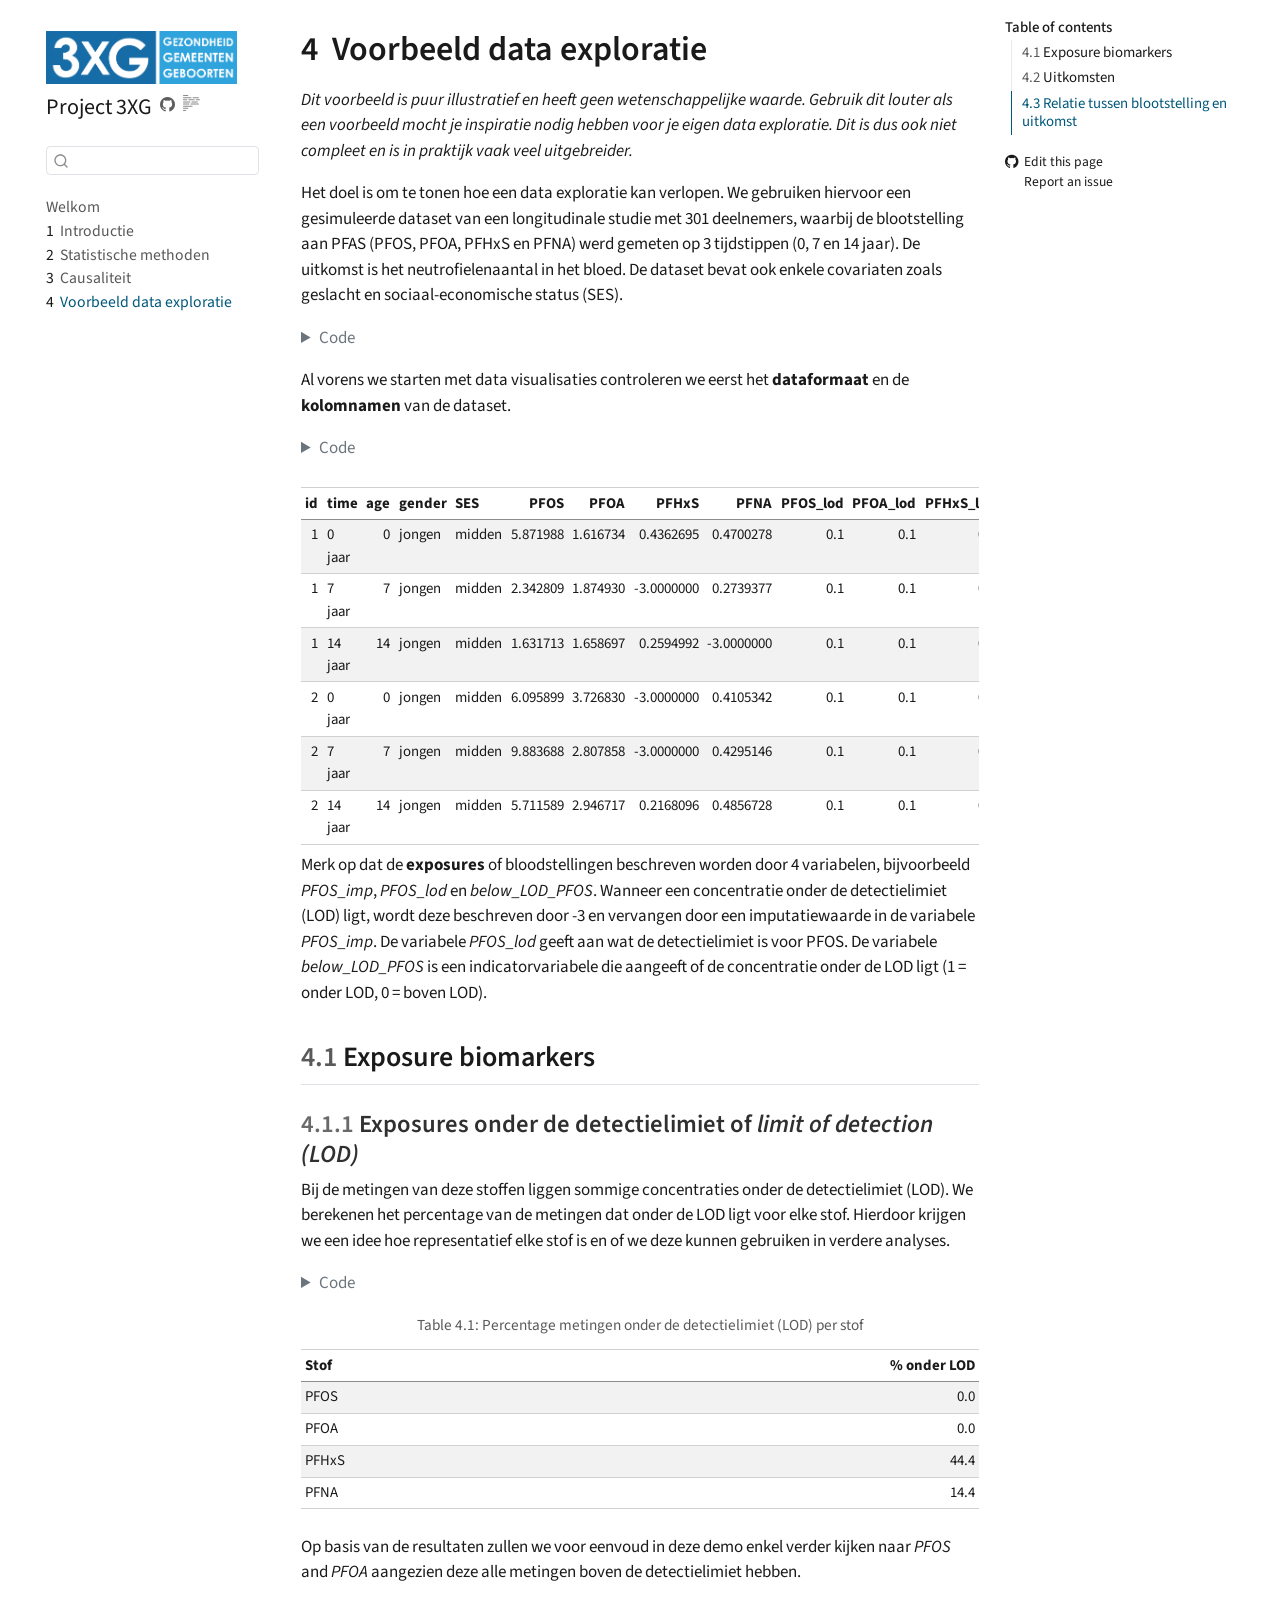
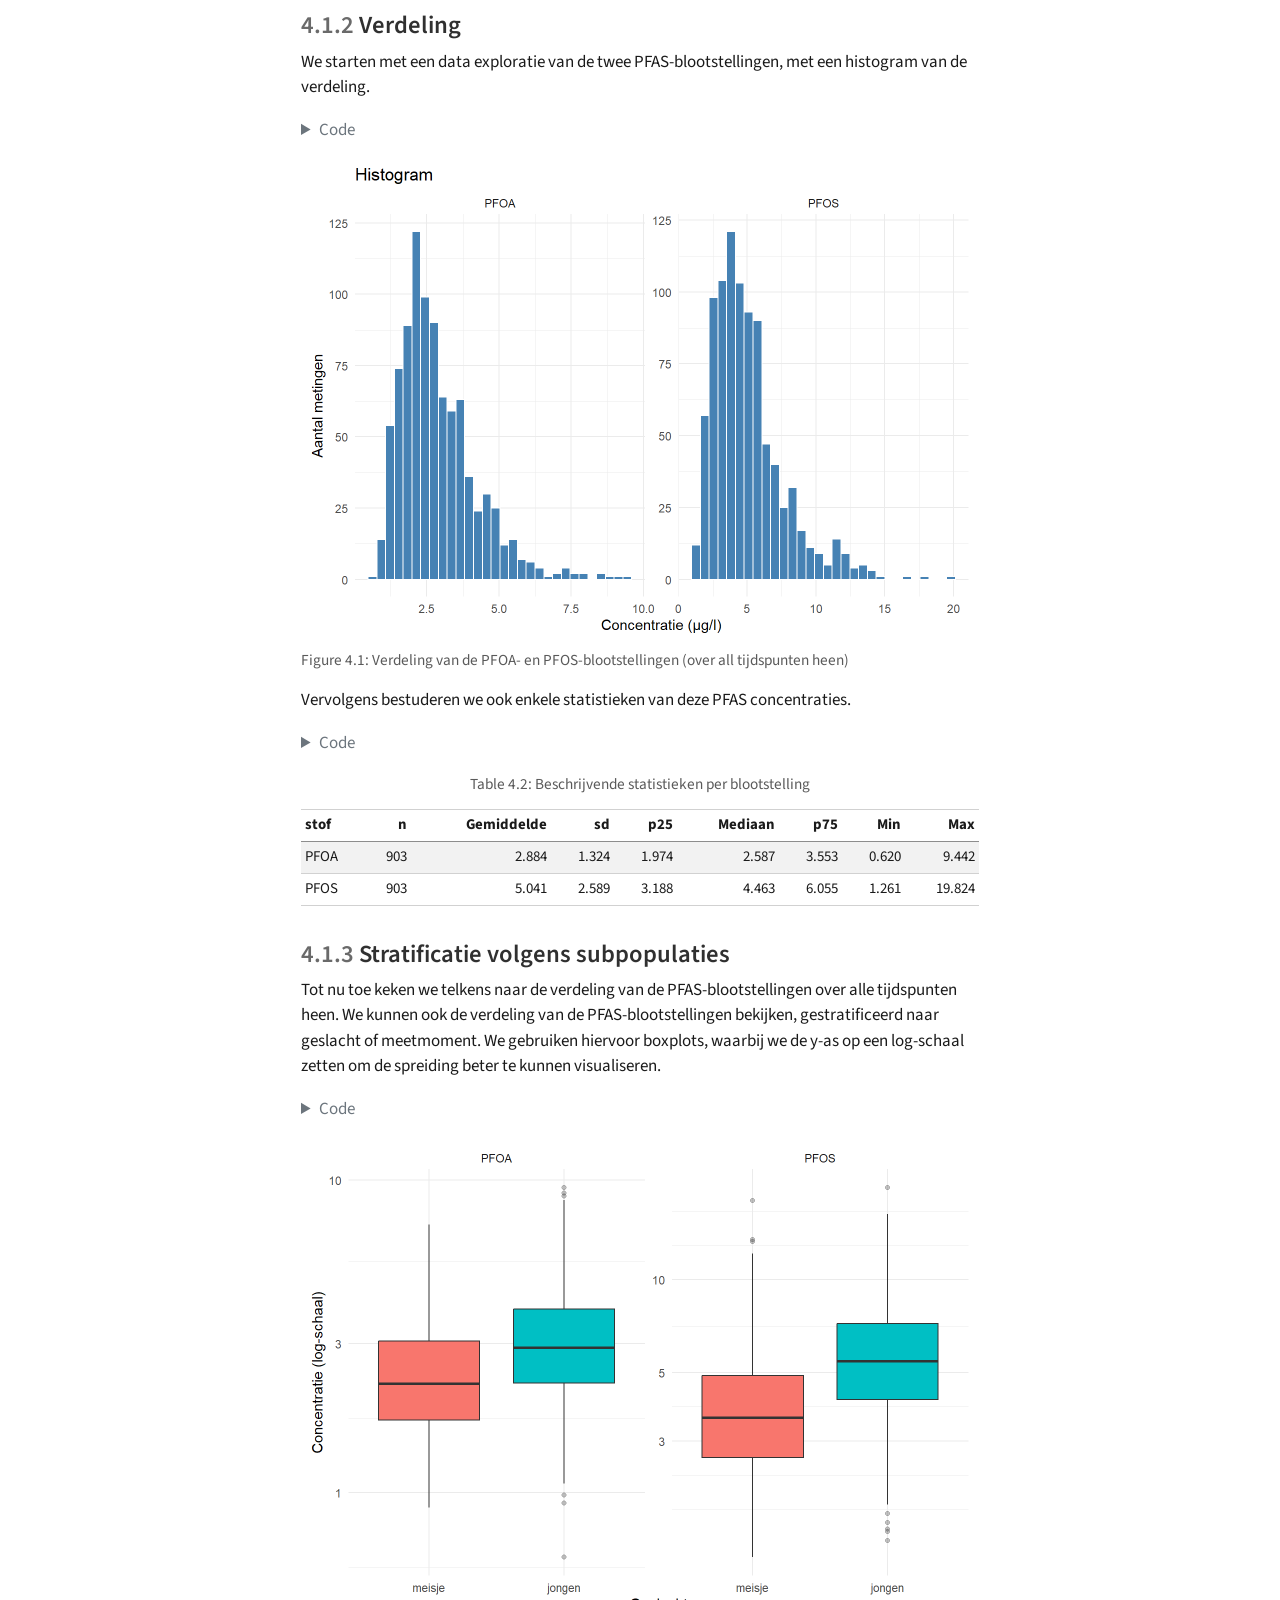
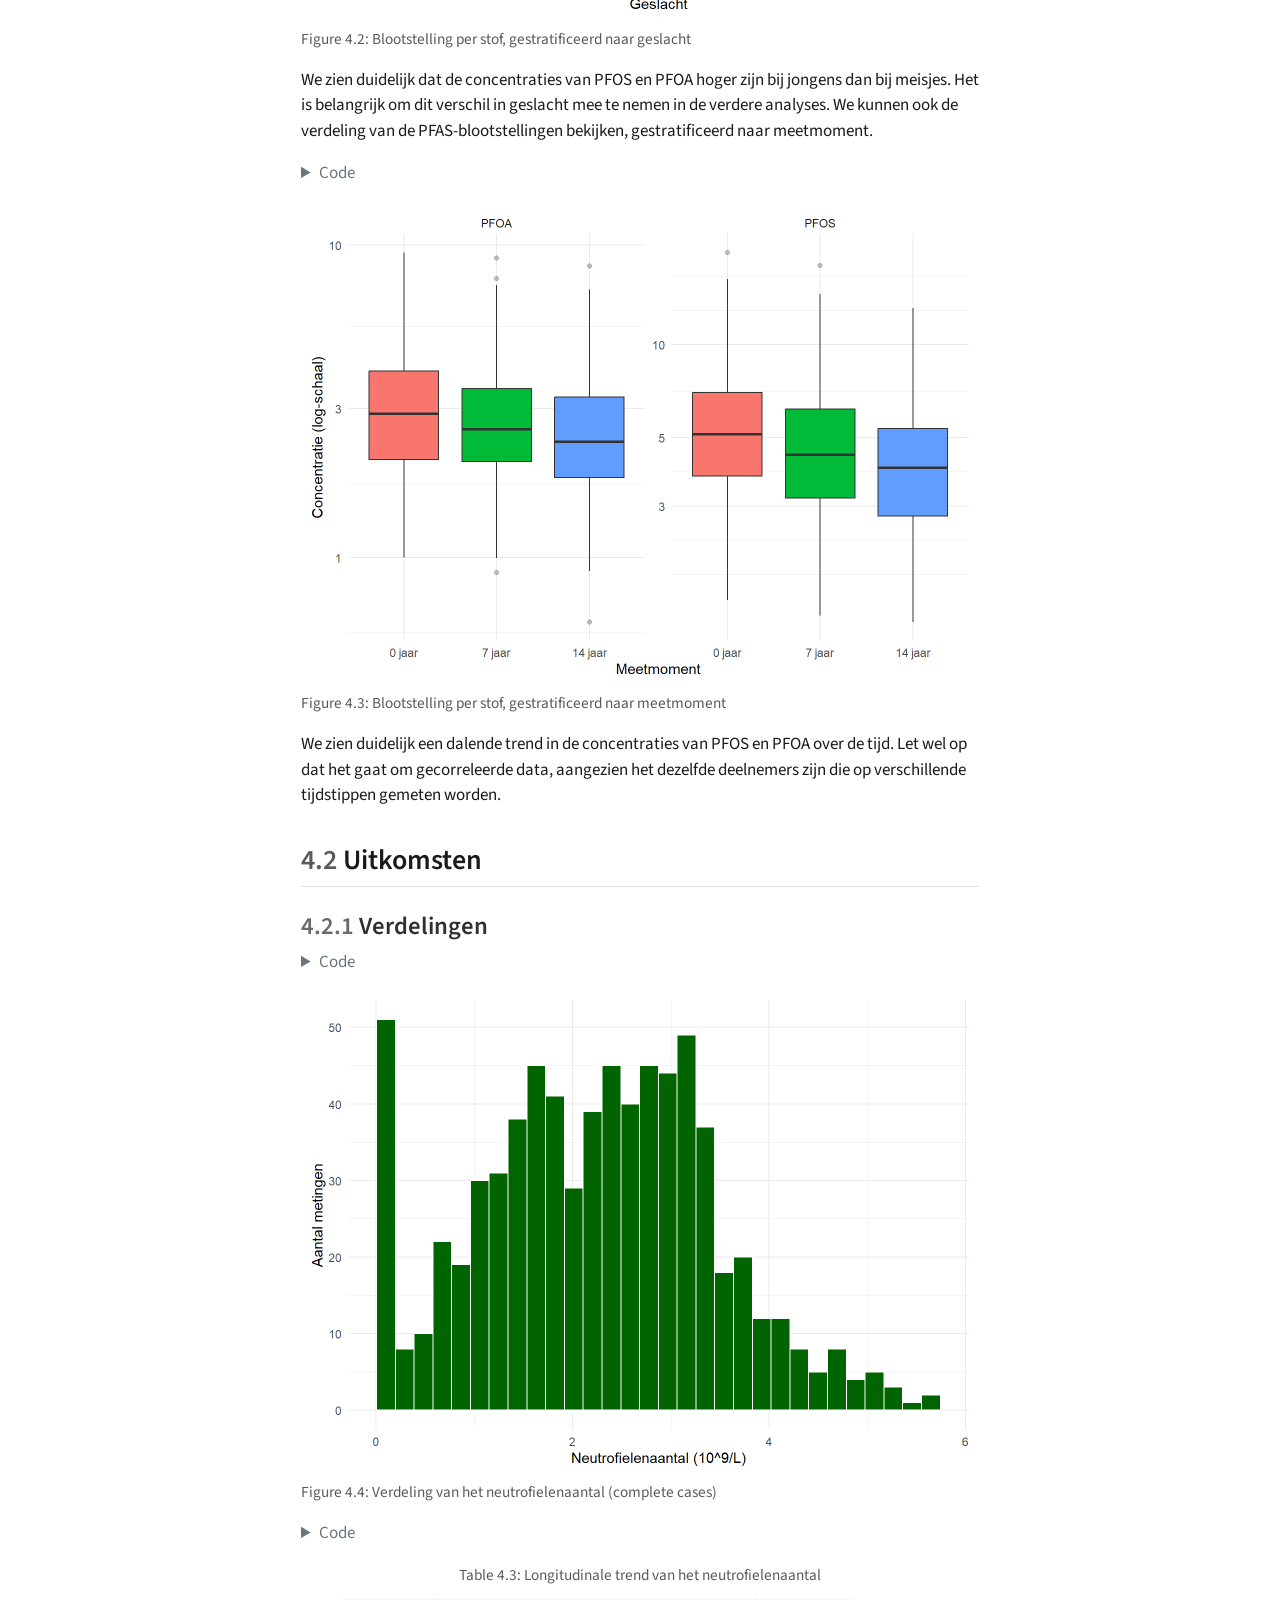
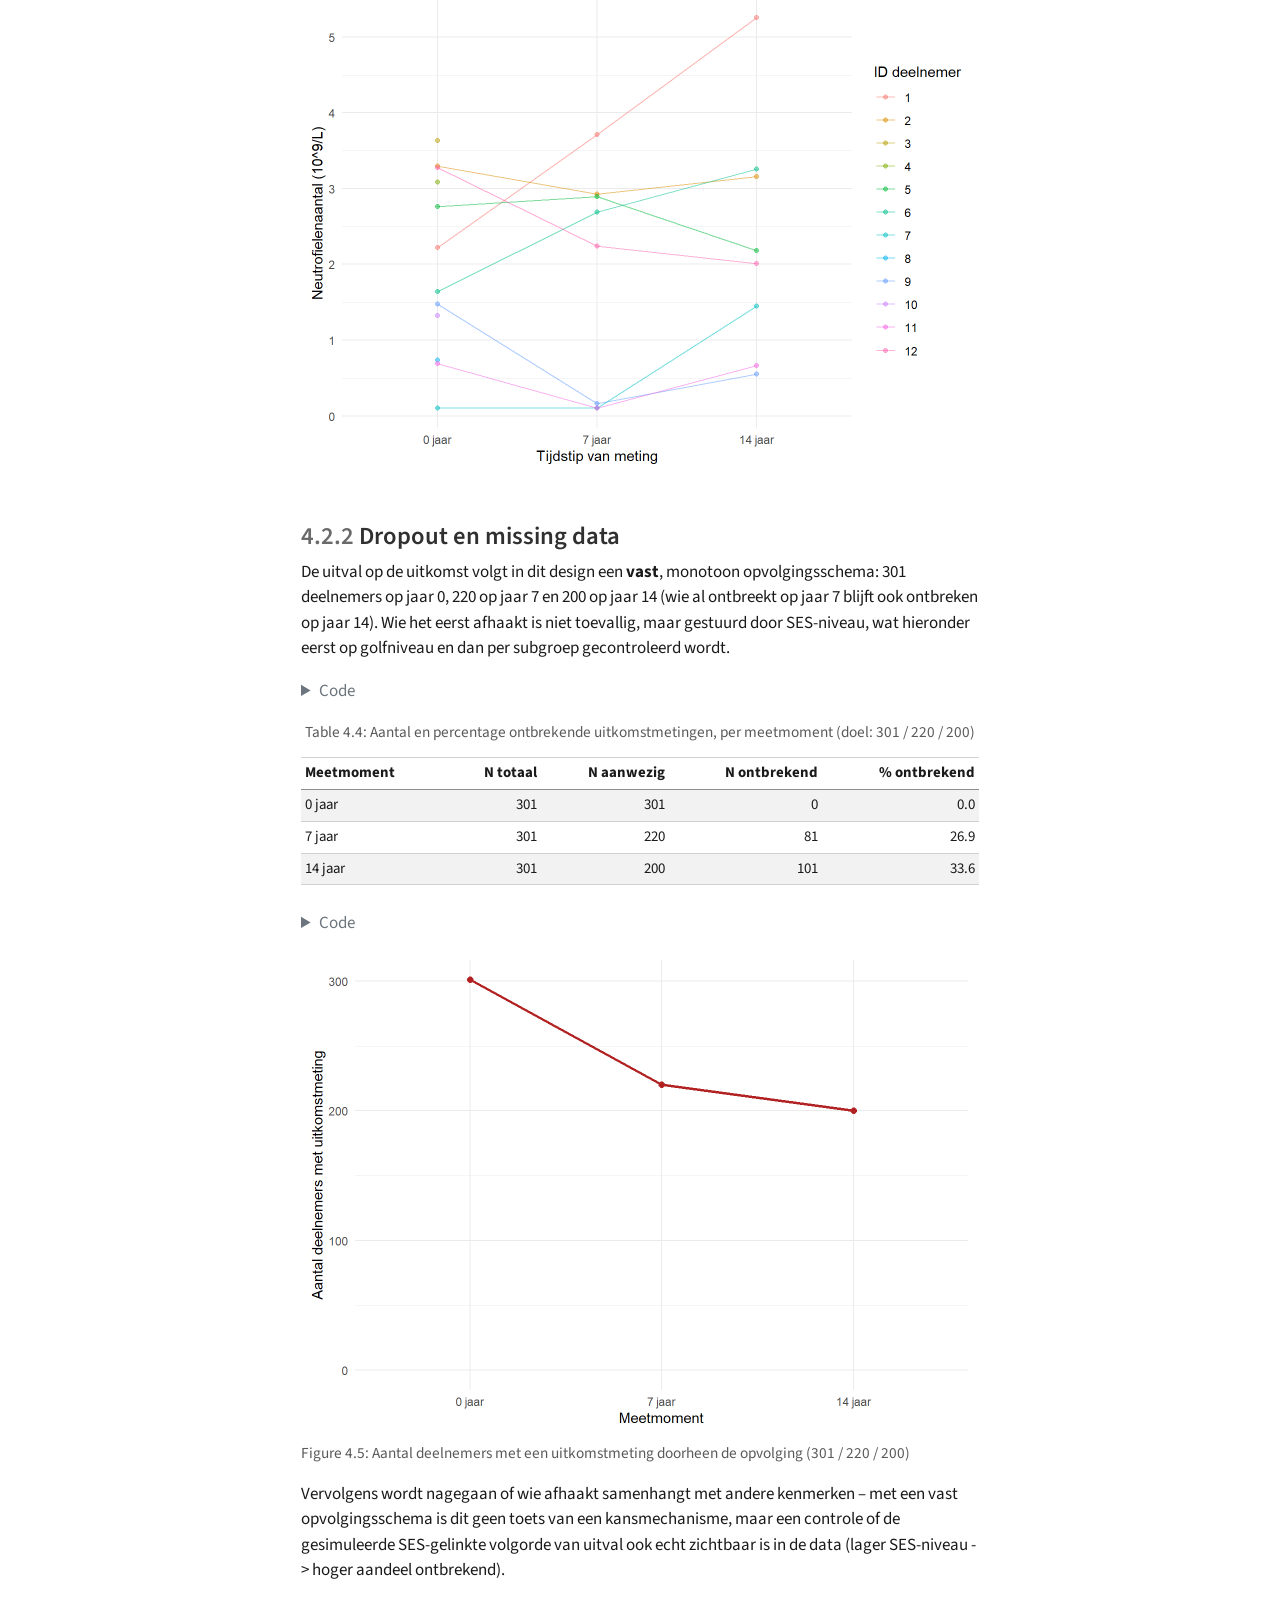
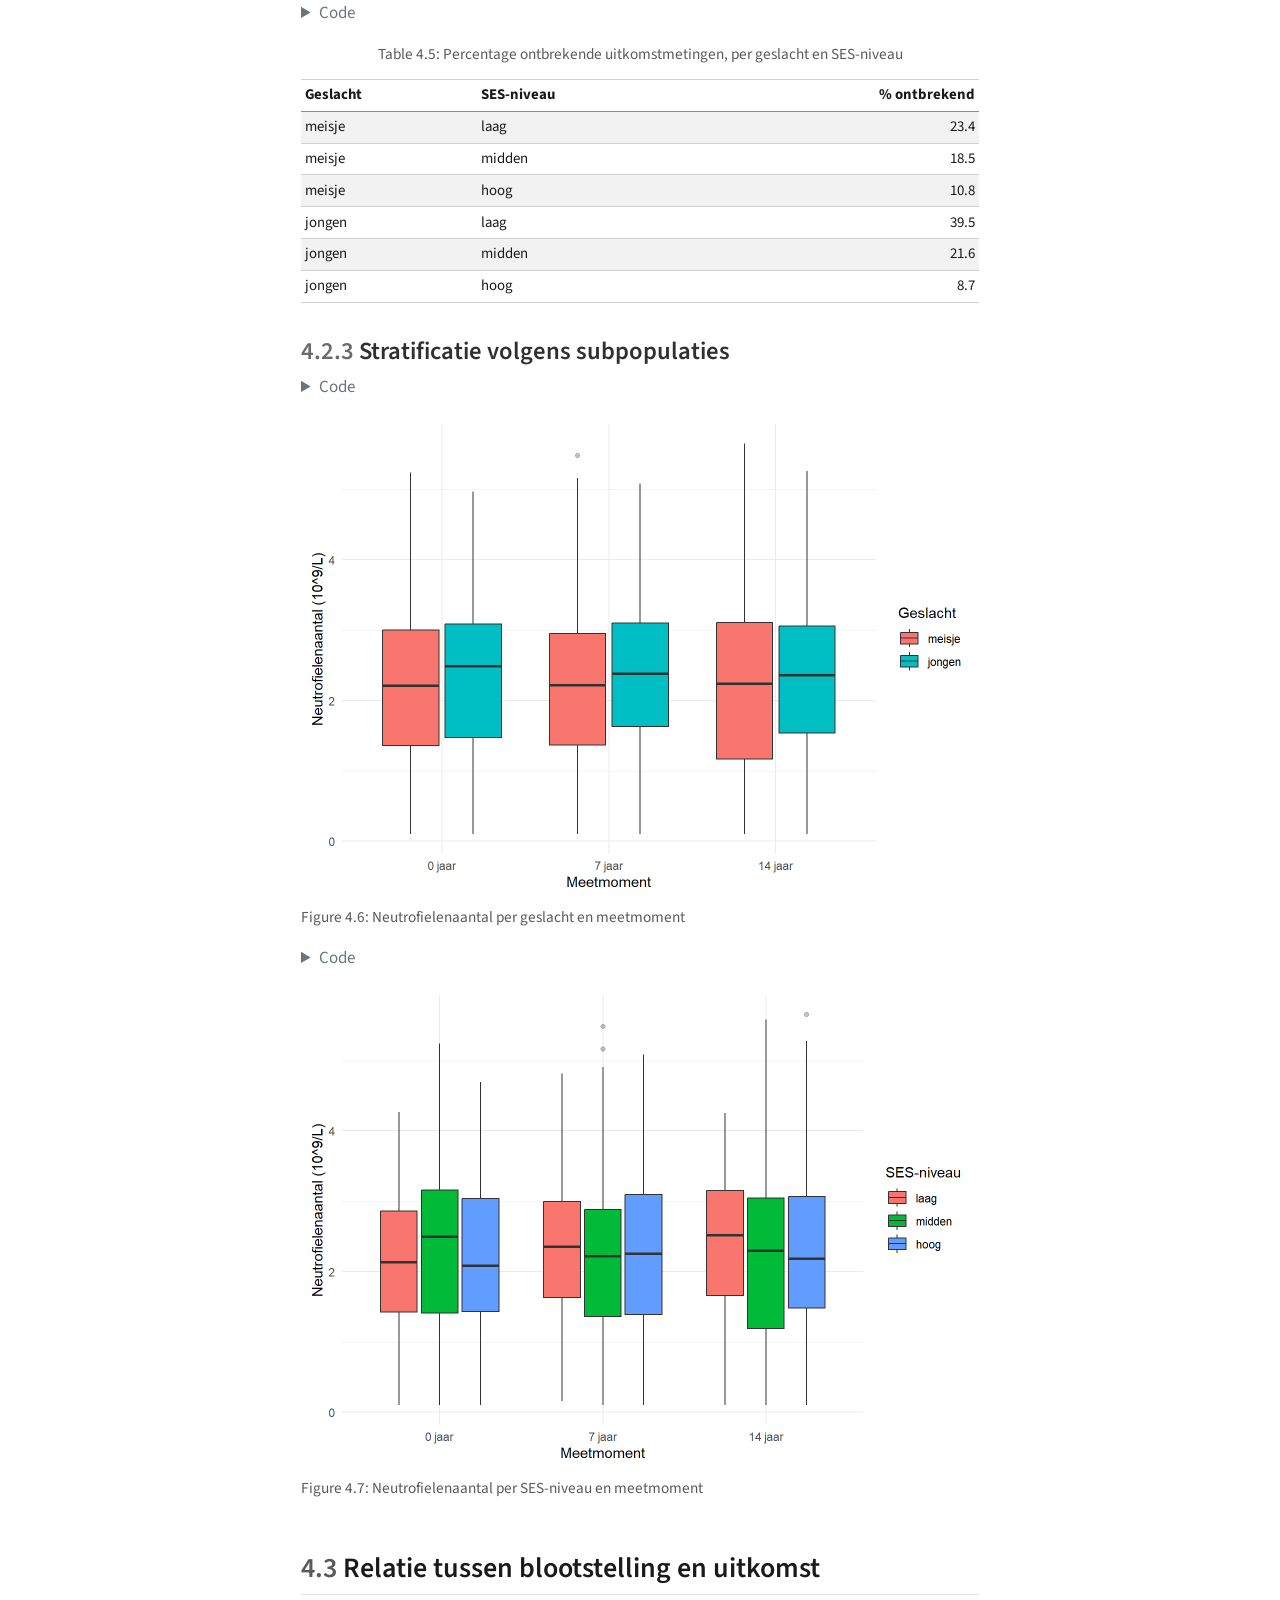
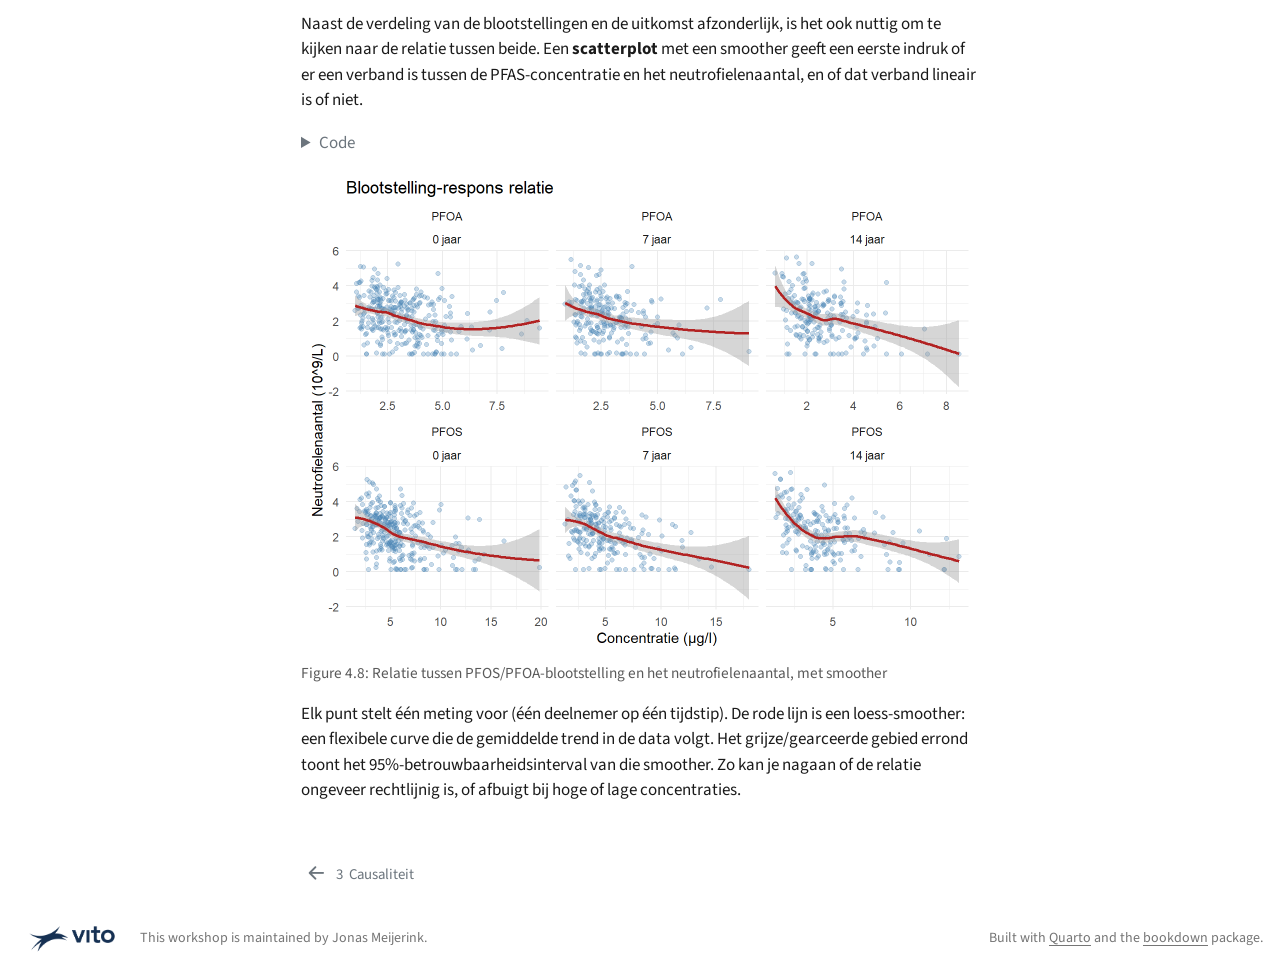
==== docs/exploration.html @ 2c1c5d32 "Initial commit" ====
<!DOCTYPE html>
<html xmlns="http://www.w3.org/1999/xhtml" lang="en" xml:lang="en"><head>
<meta http-equiv="Content-Type" content="text/html; charset=UTF-8">
<meta charset="utf-8">
<meta name="generator" content="quarto-1.10.18">
<meta name="viewport" content="width=device-width, initial-scale=1.0, user-scalable=yes">
<meta name="author" content="Jonas Meijerink">
<title>4&nbsp; Voorbeeld data exploratie – Project 3XG</title>
<style>
/* Default styles provided by pandoc.
** See https://pandoc.org/MANUAL.html#variables-for-html for config info.
*/
span.smallcaps{font-variant: small-caps;}
div.columns{display: flex; gap: 1.5em;}
div.column{flex: auto;}
@media screen {
div.columns{gap: min(4vw, 1.5em);}
div.column{overflow-x: auto;}
}
div.hanging-indent{margin-left: 1.5em; text-indent: -1.5em;}
ul.task-list{list-style: none;}
ul.task-list li input[type="checkbox"] {
  width: 0.8em;
  margin: 0 0.8em 0.2em -1em; /* quarto-specific, see https://github.com/quarto-dev/quarto-cli/issues/4556 */ 
  vertical-align: middle;
}
/* CSS for syntax highlighting */
html { -webkit-text-size-adjust: 100%; }
pre > code.sourceCode { white-space: pre; position: relative; }
pre > code.sourceCode > span { display: inline-block; line-height: 1.25; }
pre > code.sourceCode > span:empty { height: 1.2em; }
.sourceCode { overflow: visible; }
code.sourceCode > span { color: inherit; text-decoration: inherit; }
div.sourceCode { margin: 1em 0; }
pre.sourceCode { margin: 0; }
@media screen {
div.sourceCode { overflow: auto; }
}
@media print {
pre > code.sourceCode { white-space: pre-wrap; }
pre > code.sourceCode > span { text-indent: -5em; padding-left: 5em; }
}
pre.numberSource code
  { counter-reset: source-line 0; }
pre.numberSource code > span
  { position: relative; left: -4em; counter-increment: source-line; }
pre.numberSource code > span > a:first-child::before
  { content: counter(source-line);
    position: relative; left: -1em; text-align: right; vertical-align: baseline;
    border: none; display: inline-block;
    -webkit-touch-callout: none; -webkit-user-select: none;
    -khtml-user-select: none; -moz-user-select: none;
    -ms-user-select: none; user-select: none;
    padding: 0 4px; width: 4em;
  }
pre.numberSource { margin-left: 3em;  padding-left: 4px; }
div.sourceCode
  {   }
@media screen {
pre > code.sourceCode > span > a:first-child::before { text-decoration: underline; }
}
</style>

<script src="site_libs/quarto-nav/quarto-nav.js"></script>
<script src="site_libs/quarto-nav/headroom.min.js"></script>
<script src="site_libs/clipboard/clipboard.min.js"></script>
<script src="site_libs/quarto-search/autocomplete.umd.js"></script>
<script src="site_libs/quarto-search/fuse.min.js"></script>
<script src="site_libs/quarto-search/quarto-search.js"></script>
<meta name="quarto:offset" content="./">
<link href="./causaliteit.html" rel="prev">
<script src="site_libs/quarto-html/quarto.js" type="module"></script>
<script src="site_libs/quarto-html/tabsets/tabsets.js" type="module"></script>
<script src="site_libs/quarto-html/popper.min.js"></script>
<script src="site_libs/quarto-html/tippy.umd.min.js"></script>
<script src="site_libs/quarto-html/anchor.min.js"></script>
<link href="site_libs/quarto-html/tippy.css" rel="stylesheet">
<link href="site_libs/quarto-html/quarto-syntax-highlighting-64a204ab8560d761af7679ceaba22944.css" rel="stylesheet" id="quarto-text-highlighting-styles">
<script src="site_libs/bootstrap/bootstrap.min.js"></script>
<link href="site_libs/bootstrap/bootstrap-icons.css" rel="stylesheet">
<link href="site_libs/bootstrap/bootstrap-081637667c24d217134d68a2b34206dd.min.css" rel="stylesheet" append-hash="true" id="quarto-bootstrap" data-mode="light"><script id="quarto-search-options" type="application/json">{
  "location": "sidebar",
  "copy-button": false,
  "collapse-after": 3,
  "panel-placement": "start",
  "type": "textbox",
  "limit": 50,
  "keyboard-shortcut": [
    "f",
    "/",
    "s"
  ],
  "show-item-context": false,
  "language": {
    "search-no-results-text": "No results",
    "search-matching-documents-text": "matching documents",
    "search-copy-link-title": "Copy link to search",
    "search-hide-matches-text": "Hide additional matches",
    "search-more-match-text": "more match in this document",
    "search-more-matches-text": "more matches in this document",
    "search-clear-button-title": "Clear",
    "search-text-placeholder": "",
    "search-detached-cancel-button-title": "Cancel",
    "search-submit-button-title": "Submit",
    "search-label": "Search"
  }
}</script>
</head>
<body class="nav-sidebar floating quarto-light">

<div id="quarto-search-results"></div>
  <header id="quarto-header" class="headroom fixed-top"><nav class="quarto-secondary-nav"><div class="container-fluid d-flex">
      <button type="button" class="quarto-btn-toggle btn" data-bs-toggle="collapse" role="button" data-bs-target=".quarto-sidebar-collapse-item" aria-controls="quarto-sidebar" aria-expanded="false" aria-label="Toggle sidebar navigation" onclick="if (window.quartoToggleHeadroom) { window.quartoToggleHeadroom(); }">
        <i class="bi bi-layout-text-sidebar-reverse"></i>
      </button>
        <nav class="quarto-page-breadcrumbs" aria-label="breadcrumb"><ol class="breadcrumb"><li class="breadcrumb-item"><a href="./exploration.html"><span class="chapter-number">4</span>&nbsp; <span class="chapter-title">Voorbeeld data exploratie</span></a></li></ol></nav>
        <a class="flex-grow-1" role="navigation" data-bs-toggle="collapse" data-bs-target=".quarto-sidebar-collapse-item" aria-controls="quarto-sidebar" aria-expanded="false" aria-label="Toggle sidebar navigation" onclick="if (window.quartoToggleHeadroom) { window.quartoToggleHeadroom(); }">      
        </a>
      <button type="button" class="btn quarto-search-button" aria-label="Search" onclick="window.quartoOpenSearch();">
        <i class="bi bi-search"></i>
      </button>
    </div>
  </nav></header><!-- content --><div id="quarto-content" class="quarto-container page-columns page-rows-contents page-layout-article">
<!-- sidebar -->
  <nav id="quarto-sidebar" class="sidebar collapse collapse-horizontal quarto-sidebar-collapse-item sidebar-navigation floating overflow-auto"><div class="pt-lg-2 mt-2 text-left sidebar-header sidebar-header-stacked">
      <a href="./index.html" class="sidebar-logo-link">
      <img src="./figures/logo.png" alt="Workshop Logo" class="sidebar-logo light-content py-0 d-lg-inline d-none"><img src="./figures/logo.png" alt="Workshop Logo" class="sidebar-logo dark-content py-0 d-lg-inline d-none"></a>
    <div class="sidebar-title mb-0 py-0">
      <a href="./">Project 3XG</a> 
        <div class="sidebar-tools-main">
    <a href="https://github.com/MEIJERIJ/Workshop-3XG/" title="Source Code" class="quarto-navigation-tool px-1" aria-label="Source Code"><i class="bi bi-github"></i></a>
  <a href="" class="quarto-reader-toggle quarto-navigation-tool px-1" onclick="window.quartoToggleReader(); return false;" title="Toggle reader mode">
  <div class="quarto-reader-toggle-btn">
  <i class="bi"></i>
  </div>
</a>
</div>
    </div>
      </div>
        <div class="mt-2 flex-shrink-0 align-items-center">
        <div class="sidebar-search">
        <div id="quarto-search" class="" title="Search"></div>
        </div>
        </div>
    <div class="sidebar-menu-container"> 
    <ul class="list-unstyled mt-1">
<li class="sidebar-item">
  <div class="sidebar-item-container"> 
  <a href="./index.html" class="sidebar-item-text sidebar-link">
 <span class="menu-text">Welkom</span></a>
  </div>
</li>
        <li class="sidebar-item">
  <div class="sidebar-item-container"> 
  <a href="./intro.html" class="sidebar-item-text sidebar-link">
 <span class="menu-text"><span class="chapter-number">1</span>&nbsp; <span class="chapter-title">Introductie</span></span></a>
  </div>
</li>
        <li class="sidebar-item">
  <div class="sidebar-item-container"> 
  <a href="./statistiek.html" class="sidebar-item-text sidebar-link">
 <span class="menu-text"><span class="chapter-number">2</span>&nbsp; <span class="chapter-title">Statistische methoden</span></span></a>
  </div>
</li>
        <li class="sidebar-item">
  <div class="sidebar-item-container"> 
  <a href="./causaliteit.html" class="sidebar-item-text sidebar-link">
 <span class="menu-text"><span class="chapter-number">3</span>&nbsp; <span class="chapter-title">Causaliteit</span></span></a>
  </div>
</li>
        <li class="sidebar-item">
  <div class="sidebar-item-container"> 
  <a href="./exploration.html" class="sidebar-item-text sidebar-link active">
 <span class="menu-text"><span class="chapter-number">4</span>&nbsp; <span class="chapter-title">Voorbeeld data exploratie</span></span></a>
  </div>
</li>
    </ul>
</div>
</nav><div id="quarto-sidebar-glass" class="quarto-sidebar-collapse-item" data-bs-toggle="collapse" data-bs-target=".quarto-sidebar-collapse-item"></div>
<!-- margin-sidebar -->
    <div id="quarto-margin-sidebar" class="sidebar margin-sidebar">
        <nav id="TOC" role="doc-toc" class="toc-active"><h2 id="toc-title">Table of contents</h2>
   
  <ul>
<li>
<a href="#exposure-biomarkers" id="toc-exposure-biomarkers" class="nav-link active" data-scroll-target="#exposure-biomarkers"><span class="header-section-number">4.1</span> Exposure biomarkers</a>
  <ul class="collapse">
<li><a href="#exposures-onder-de-detectielimiet-of-limit-of-detection-lod" id="toc-exposures-onder-de-detectielimiet-of-limit-of-detection-lod" class="nav-link" data-scroll-target="#exposures-onder-de-detectielimiet-of-limit-of-detection-lod"><span class="header-section-number">4.1.1</span> Exposures onder de detectielimiet of <em>limit of detection (LOD)</em></a></li>
  <li><a href="#verdeling" id="toc-verdeling" class="nav-link" data-scroll-target="#verdeling"><span class="header-section-number">4.1.2</span> Verdeling</a></li>
  <li><a href="#stratificatie-volgens-subpopulaties" id="toc-stratificatie-volgens-subpopulaties" class="nav-link" data-scroll-target="#stratificatie-volgens-subpopulaties"><span class="header-section-number">4.1.3</span> Stratificatie volgens subpopulaties</a></li>
  </ul>
</li>
  <li>
<a href="#uitkomsten" id="toc-uitkomsten" class="nav-link" data-scroll-target="#uitkomsten"><span class="header-section-number">4.2</span> Uitkomsten</a>
  <ul class="collapse">
<li><a href="#verdelingen" id="toc-verdelingen" class="nav-link" data-scroll-target="#verdelingen"><span class="header-section-number">4.2.1</span> Verdelingen</a></li>
  <li><a href="#dropout-en-missing-data" id="toc-dropout-en-missing-data" class="nav-link" data-scroll-target="#dropout-en-missing-data"><span class="header-section-number">4.2.2</span> Dropout en missing data</a></li>
  <li><a href="#stratificatie-volgens-subpopulaties-1" id="toc-stratificatie-volgens-subpopulaties-1" class="nav-link" data-scroll-target="#stratificatie-volgens-subpopulaties-1"><span class="header-section-number">4.2.3</span> Stratificatie volgens subpopulaties</a></li>
  </ul>
</li>
  <li><a href="#relatie-tussen-blootstelling-en-uitkomst" id="toc-relatie-tussen-blootstelling-en-uitkomst" class="nav-link" data-scroll-target="#relatie-tussen-blootstelling-en-uitkomst"><span class="header-section-number">4.3</span> Relatie tussen blootstelling en uitkomst</a></li>
  </ul><div class="toc-actions"><ul><li><a href="https://github.com/MEIJERIJ/Workshop-3XG/edit/main/exploration.qmd" class="toc-action"><i class="bi bi-github"></i>Edit this page</a></li><li><a href="https://github.com/MEIJERIJ/Workshop-3XG/issues/new" class="toc-action"><i class="bi empty"></i>Report an issue</a></li></ul></div></nav>
    </div>
<!-- main -->
<main class="content" id="quarto-document-content"><header id="title-block-header" class="quarto-title-block default"><div class="quarto-title">
<h1 class="title"><span id="sec-workflow-basics" class="quarto-section-identifier"><span class="chapter-number">4</span>&nbsp; <span class="chapter-title">Voorbeeld data exploratie</span></span></h1>
</div>



<div class="quarto-title-meta">

    
  
    
  </div>
  


</header><p><em>Dit voorbeeld is puur illustratief en heeft geen wetenschappelijke waarde. Gebruik dit louter als een voorbeeld mocht je inspiratie nodig hebben voor je eigen data exploratie. Dit is dus ook niet compleet en is in praktijk vaak veel uitgebreider.</em></p>
<p>Het doel is om te tonen hoe een data exploratie kan verlopen. We gebruiken hiervoor een gesimuleerde dataset van een longitudinale studie met 301 deelnemers, waarbij de blootstelling aan PFAS (PFOS, PFOA, PFHxS en PFNA) werd gemeten op 3 tijdstippen (0, 7 en 14 jaar). De uitkomst is het neutrofielenaantal in het bloed. De dataset bevat ook enkele covariaten zoals geslacht en sociaal-economische status (SES).</p>
<div class="cell">
<details class="code-fold"><summary>Code</summary><div class="code-copy-outer-scaffold"><div class="sourceCode" id="cb1"><pre class="downlit sourceCode r code-with-copy"><code class="sourceCode R"><span><span class="co">### Load packages</span></span>
<span><span class="co">#----------------</span></span>
<span><span class="kw"><a href="https://rdrr.io/r/base/library.html">library</a></span><span class="op">(</span><span class="va"><a href="https://dplyr.tidyverse.org">dplyr</a></span><span class="op">)</span></span>
<span><span class="kw"><a href="https://rdrr.io/r/base/library.html">library</a></span><span class="op">(</span><span class="va"><a href="https://tidyr.tidyverse.org">tidyr</a></span><span class="op">)</span></span>
<span><span class="kw"><a href="https://rdrr.io/r/base/library.html">library</a></span><span class="op">(</span><span class="va"><a href="https://ggplot2.tidyverse.org">ggplot2</a></span><span class="op">)</span></span>
<span><span class="kw"><a href="https://rdrr.io/r/base/library.html">library</a></span><span class="op">(</span><span class="va"><a href="https://yihui.org/knitr/">knitr</a></span><span class="op">)</span></span>
<span><span class="kw"><a href="https://rdrr.io/r/base/library.html">library</a></span><span class="op">(</span><span class="va"><a href="https://readr.tidyverse.org">readr</a></span><span class="op">)</span></span>
<span></span>
<span></span>
<span><span class="co">### Load data</span></span>
<span><span class="co">#------------</span></span>
<span><span class="va">dataset</span> <span class="op">&lt;-</span> <span class="fu"><a href="https://readr.tidyverse.org/reference/read_delim.html">read_csv</a></span><span class="op">(</span><span class="st">"~/Workshop-3XG/Data/Voorbeeld_dataset.csv"</span><span class="op">)</span></span>
<span></span>
<span></span>
<span><span class="co">### Make factors</span></span>
<span><span class="co">#---------------</span></span>
<span><span class="va">dataset</span><span class="op">$</span><span class="va">time</span>   <span class="op">&lt;-</span> <span class="fu"><a href="https://rdrr.io/r/base/factor.html">factor</a></span><span class="op">(</span><span class="va">dataset</span><span class="op">$</span><span class="va">time</span>, </span>
<span>                         levels <span class="op">=</span> <span class="fu"><a href="https://rdrr.io/r/base/c.html">c</a></span><span class="op">(</span><span class="st">"0 jaar"</span>, <span class="st">"7 jaar"</span>, <span class="st">"14 jaar"</span><span class="op">)</span><span class="op">)</span></span>
<span><span class="va">dataset</span><span class="op">$</span><span class="va">gender</span> <span class="op">&lt;-</span> <span class="fu"><a href="https://rdrr.io/r/base/factor.html">factor</a></span><span class="op">(</span><span class="va">dataset</span><span class="op">$</span><span class="va">gender</span>, </span>
<span>                         levels <span class="op">=</span> <span class="fu"><a href="https://rdrr.io/r/base/c.html">c</a></span><span class="op">(</span><span class="st">"meisje"</span>, <span class="st">"jongen"</span><span class="op">)</span><span class="op">)</span></span>
<span><span class="va">dataset</span><span class="op">$</span><span class="va">SES</span>    <span class="op">&lt;-</span> <span class="fu"><a href="https://rdrr.io/r/base/factor.html">factor</a></span><span class="op">(</span><span class="va">dataset</span><span class="op">$</span><span class="va">SES</span>, </span>
<span>                         levels <span class="op">=</span> <span class="fu"><a href="https://rdrr.io/r/base/c.html">c</a></span><span class="op">(</span><span class="st">"laag"</span>, <span class="st">"midden"</span>, <span class="st">"hoog"</span><span class="op">)</span><span class="op">)</span></span>
<span></span>
<span></span>
<span><span class="co">### Columns</span></span>
<span><span class="co">#----------</span></span>
<span><span class="va">exposure_vars</span>   <span class="op">&lt;-</span> <span class="fu"><a href="https://rdrr.io/r/base/c.html">c</a></span><span class="op">(</span><span class="st">"PFOS_imp"</span>, <span class="st">"PFOA_imp"</span>, <span class="st">"PFHxS_imp"</span>, <span class="st">"PFNA_imp"</span><span class="op">)</span></span>
<span><span class="va">below_lod_vars</span>  <span class="op">&lt;-</span> <span class="fu"><a href="https://rdrr.io/r/base/c.html">c</a></span><span class="op">(</span><span class="st">"below_LOD_PFOS"</span>, <span class="st">"below_LOD_PFOA"</span>, <span class="st">"below_LOD_PFHxS"</span>, <span class="st">"below_LOD_PFNA"</span><span class="op">)</span></span>
<span></span>
<span></span>
<span><span class="co">### Long-format</span></span>
<span><span class="co">#--------------</span></span>
<span><span class="va">exposures_long</span> <span class="op">&lt;-</span> <span class="va">dataset</span> <span class="op">|&gt;</span></span>
<span>  <span class="fu"><a href="https://dplyr.tidyverse.org/reference/select.html">select</a></span><span class="op">(</span><span class="va">id</span>, <span class="va">time</span>, <span class="va">gender</span>, <span class="va">SES</span>, <span class="fu"><a href="https://tidyselect.r-lib.org/reference/all_of.html">all_of</a></span><span class="op">(</span><span class="va">exposure_vars</span><span class="op">)</span><span class="op">)</span> <span class="op">|&gt;</span></span>
<span>  <span class="fu"><a href="https://tidyr.tidyverse.org/reference/pivot_longer.html">pivot_longer</a></span><span class="op">(</span>cols <span class="op">=</span> <span class="fu"><a href="https://tidyselect.r-lib.org/reference/all_of.html">all_of</a></span><span class="op">(</span><span class="va">exposure_vars</span><span class="op">)</span>, names_to <span class="op">=</span> <span class="st">"stof"</span>, values_to <span class="op">=</span> <span class="st">"concentratie"</span><span class="op">)</span> <span class="op">|&gt;</span></span>
<span>  <span class="fu"><a href="https://dplyr.tidyverse.org/reference/mutate.html">mutate</a></span><span class="op">(</span>stof <span class="op">=</span> <span class="fu"><a href="https://rdrr.io/r/base/grep.html">sub</a></span><span class="op">(</span><span class="st">"_imp$"</span>, <span class="st">""</span>, <span class="va">stof</span><span class="op">)</span><span class="op">)</span></span></code></pre></div><button title="Copy to Clipboard" class="code-copy-button"><i class="bi"></i></button></div>
</details>
</div>
<p>Al vorens we starten met data visualisaties controleren we eerst het <strong>dataformaat</strong> en de <strong>kolomnamen</strong> van de dataset.</p>
<div class="cell">
<details class="code-fold"><summary>Code</summary><div class="code-copy-outer-scaffold"><div class="sourceCode" id="cb2"><pre class="downlit sourceCode r code-with-copy"><code class="sourceCode R"><span><span class="va">dataset</span> <span class="op">|&gt;</span></span>
<span>  <span class="fu"><a href="https://rdrr.io/r/utils/head.html">head</a></span><span class="op">(</span><span class="op">)</span> <span class="op">|&gt;</span></span>
<span>   <span class="fu"><a href="https://rdrr.io/pkg/knitr/man/kable.html">kable</a></span><span class="op">(</span><span class="op">)</span></span></code></pre></div><button title="Copy to Clipboard" class="code-copy-button"><i class="bi"></i></button></div>
</details><div class="cell-output-display">
<table class="caption-top table table-sm table-striped small">
<colgroup>
<col style="width: 1%">
<col style="width: 3%">
<col style="width: 1%">
<col style="width: 3%">
<col style="width: 3%">
<col style="width: 4%">
<col style="width: 4%">
<col style="width: 5%">
<col style="width: 5%">
<col style="width: 4%">
<col style="width: 4%">
<col style="width: 4%">
<col style="width: 4%">
<col style="width: 4%">
<col style="width: 4%">
<col style="width: 4%">
<col style="width: 4%">
<col style="width: 6%">
<col style="width: 6%">
<col style="width: 7%">
<col style="width: 6%">
<col style="width: 5%">
</colgroup>
<thead><tr class="header">
<th style="text-align: right;">id</th>
<th style="text-align: left;">time</th>
<th style="text-align: right;">age</th>
<th style="text-align: left;">gender</th>
<th style="text-align: left;">SES</th>
<th style="text-align: right;">PFOS</th>
<th style="text-align: right;">PFOA</th>
<th style="text-align: right;">PFHxS</th>
<th style="text-align: right;">PFNA</th>
<th style="text-align: right;">PFOS_lod</th>
<th style="text-align: right;">PFOA_lod</th>
<th style="text-align: right;">PFHxS_lod</th>
<th style="text-align: right;">PFNA_lod</th>
<th style="text-align: right;">PFOS_imp</th>
<th style="text-align: right;">PFOA_imp</th>
<th style="text-align: right;">PFHxS_imp</th>
<th style="text-align: right;">PFNA_imp</th>
<th style="text-align: right;">below_LOD_PFOS</th>
<th style="text-align: right;">below_LOD_PFOA</th>
<th style="text-align: right;">below_LOD_PFHxS</th>
<th style="text-align: right;">below_LOD_PFNA</th>
<th style="text-align: right;">neutrophil</th>
</tr></thead>
<tbody>
<tr class="odd">
<td style="text-align: right;">1</td>
<td style="text-align: left;">0 jaar</td>
<td style="text-align: right;">0</td>
<td style="text-align: left;">jongen</td>
<td style="text-align: left;">midden</td>
<td style="text-align: right;">5.871988</td>
<td style="text-align: right;">1.616734</td>
<td style="text-align: right;">0.4362695</td>
<td style="text-align: right;">0.4700278</td>
<td style="text-align: right;">0.1</td>
<td style="text-align: right;">0.1</td>
<td style="text-align: right;">0.2</td>
<td style="text-align: right;">0.2</td>
<td style="text-align: right;">5.871988</td>
<td style="text-align: right;">1.616734</td>
<td style="text-align: right;">0.4362695</td>
<td style="text-align: right;">0.4700278</td>
<td style="text-align: right;">0</td>
<td style="text-align: right;">0</td>
<td style="text-align: right;">0</td>
<td style="text-align: right;">0</td>
<td style="text-align: right;">2.221630</td>
</tr>
<tr class="even">
<td style="text-align: right;">1</td>
<td style="text-align: left;">7 jaar</td>
<td style="text-align: right;">7</td>
<td style="text-align: left;">jongen</td>
<td style="text-align: left;">midden</td>
<td style="text-align: right;">2.342809</td>
<td style="text-align: right;">1.874930</td>
<td style="text-align: right;">-3.0000000</td>
<td style="text-align: right;">0.2739377</td>
<td style="text-align: right;">0.1</td>
<td style="text-align: right;">0.1</td>
<td style="text-align: right;">0.2</td>
<td style="text-align: right;">0.2</td>
<td style="text-align: right;">2.342809</td>
<td style="text-align: right;">1.874930</td>
<td style="text-align: right;">0.1674221</td>
<td style="text-align: right;">0.2739377</td>
<td style="text-align: right;">0</td>
<td style="text-align: right;">0</td>
<td style="text-align: right;">1</td>
<td style="text-align: right;">0</td>
<td style="text-align: right;">3.710470</td>
</tr>
<tr class="odd">
<td style="text-align: right;">1</td>
<td style="text-align: left;">14 jaar</td>
<td style="text-align: right;">14</td>
<td style="text-align: left;">jongen</td>
<td style="text-align: left;">midden</td>
<td style="text-align: right;">1.631713</td>
<td style="text-align: right;">1.658697</td>
<td style="text-align: right;">0.2594992</td>
<td style="text-align: right;">-3.0000000</td>
<td style="text-align: right;">0.1</td>
<td style="text-align: right;">0.1</td>
<td style="text-align: right;">0.2</td>
<td style="text-align: right;">0.2</td>
<td style="text-align: right;">1.631713</td>
<td style="text-align: right;">1.658697</td>
<td style="text-align: right;">0.2594992</td>
<td style="text-align: right;">0.1483180</td>
<td style="text-align: right;">0</td>
<td style="text-align: right;">0</td>
<td style="text-align: right;">0</td>
<td style="text-align: right;">1</td>
<td style="text-align: right;">5.255008</td>
</tr>
<tr class="even">
<td style="text-align: right;">2</td>
<td style="text-align: left;">0 jaar</td>
<td style="text-align: right;">0</td>
<td style="text-align: left;">jongen</td>
<td style="text-align: left;">midden</td>
<td style="text-align: right;">6.095899</td>
<td style="text-align: right;">3.726830</td>
<td style="text-align: right;">-3.0000000</td>
<td style="text-align: right;">0.4105342</td>
<td style="text-align: right;">0.1</td>
<td style="text-align: right;">0.1</td>
<td style="text-align: right;">0.2</td>
<td style="text-align: right;">0.2</td>
<td style="text-align: right;">6.095899</td>
<td style="text-align: right;">3.726830</td>
<td style="text-align: right;">0.1806379</td>
<td style="text-align: right;">0.4105342</td>
<td style="text-align: right;">0</td>
<td style="text-align: right;">0</td>
<td style="text-align: right;">1</td>
<td style="text-align: right;">0</td>
<td style="text-align: right;">3.295656</td>
</tr>
<tr class="odd">
<td style="text-align: right;">2</td>
<td style="text-align: left;">7 jaar</td>
<td style="text-align: right;">7</td>
<td style="text-align: left;">jongen</td>
<td style="text-align: left;">midden</td>
<td style="text-align: right;">9.883688</td>
<td style="text-align: right;">2.807858</td>
<td style="text-align: right;">-3.0000000</td>
<td style="text-align: right;">0.4295146</td>
<td style="text-align: right;">0.1</td>
<td style="text-align: right;">0.1</td>
<td style="text-align: right;">0.2</td>
<td style="text-align: right;">0.2</td>
<td style="text-align: right;">9.883688</td>
<td style="text-align: right;">2.807858</td>
<td style="text-align: right;">0.1438825</td>
<td style="text-align: right;">0.4295146</td>
<td style="text-align: right;">0</td>
<td style="text-align: right;">0</td>
<td style="text-align: right;">1</td>
<td style="text-align: right;">0</td>
<td style="text-align: right;">2.928531</td>
</tr>
<tr class="even">
<td style="text-align: right;">2</td>
<td style="text-align: left;">14 jaar</td>
<td style="text-align: right;">14</td>
<td style="text-align: left;">jongen</td>
<td style="text-align: left;">midden</td>
<td style="text-align: right;">5.711589</td>
<td style="text-align: right;">2.946717</td>
<td style="text-align: right;">0.2168096</td>
<td style="text-align: right;">0.4856728</td>
<td style="text-align: right;">0.1</td>
<td style="text-align: right;">0.1</td>
<td style="text-align: right;">0.2</td>
<td style="text-align: right;">0.2</td>
<td style="text-align: right;">5.711589</td>
<td style="text-align: right;">2.946717</td>
<td style="text-align: right;">0.2168096</td>
<td style="text-align: right;">0.4856728</td>
<td style="text-align: right;">0</td>
<td style="text-align: right;">0</td>
<td style="text-align: right;">0</td>
<td style="text-align: right;">0</td>
<td style="text-align: right;">3.155582</td>
</tr>
</tbody>
</table>
</div>
</div>
<p>Merk op dat de <strong>exposures</strong> of bloodstellingen beschreven worden door 4 variabelen, bijvoorbeeld <em>PFOS_imp</em>, <em>PFOS_lod</em> en <em>below_LOD_PFOS</em>. Wanneer een concentratie onder de detectielimiet (LOD) ligt, wordt deze beschreven door -3 en vervangen door een imputatiewaarde in de variabele <em>PFOS_imp</em>. De variabele <em>PFOS_lod</em> geeft aan wat de detectielimiet is voor PFOS. De variabele <em>below_LOD_PFOS</em> is een indicatorvariabele die aangeeft of de concentratie onder de LOD ligt (1 = onder LOD, 0 = boven LOD).</p>
<section id="exposure-biomarkers" class="level2" data-number="4.1"><h2 data-number="4.1" class="anchored" data-anchor-id="exposure-biomarkers">
<span class="header-section-number">4.1</span> Exposure biomarkers</h2>
<section id="exposures-onder-de-detectielimiet-of-limit-of-detection-lod" class="level3" data-number="4.1.1"><h3 data-number="4.1.1" class="anchored" data-anchor-id="exposures-onder-de-detectielimiet-of-limit-of-detection-lod">
<span class="header-section-number">4.1.1</span> Exposures onder de detectielimiet of <em>limit of detection (LOD)</em>
</h3>
<p>Bij de metingen van deze stoffen liggen sommige concentraties onder de detectielimiet (LOD). We berekenen het percentage van de metingen dat onder de LOD ligt voor elke stof. Hierdoor krijgen we een idee hoe representatief elke stof is en of we deze kunnen gebruiken in verdere analyses.</p>
<div class="cell">
<details class="code-fold"><summary>Code</summary><div class="code-copy-outer-scaffold"><div class="sourceCode" id="cb3"><pre class="downlit sourceCode r code-with-copy"><code class="sourceCode R"><span><span class="va">dataset</span> <span class="op">|&gt;</span></span>
<span>  <span class="fu"><a href="https://dplyr.tidyverse.org/reference/summarise.html">summarise</a></span><span class="op">(</span><span class="fu"><a href="https://dplyr.tidyverse.org/reference/across.html">across</a></span><span class="op">(</span><span class="fu"><a href="https://tidyselect.r-lib.org/reference/all_of.html">all_of</a></span><span class="op">(</span><span class="va">below_lod_vars</span><span class="op">)</span>, <span class="op">~</span> <span class="fu"><a href="https://rdrr.io/r/base/Round.html">round</a></span><span class="op">(</span><span class="fl">100</span> <span class="op">*</span> <span class="fu"><a href="https://rdrr.io/r/base/mean.html">mean</a></span><span class="op">(</span><span class="va">.x</span>, na.rm <span class="op">=</span> <span class="cn">TRUE</span><span class="op">)</span>, <span class="fl">1</span><span class="op">)</span><span class="op">)</span><span class="op">)</span> <span class="op">|&gt;</span></span>
<span>  <span class="fu"><a href="https://tidyr.tidyverse.org/reference/pivot_longer.html">pivot_longer</a></span><span class="op">(</span><span class="fu"><a href="https://tidyselect.r-lib.org/reference/everything.html">everything</a></span><span class="op">(</span><span class="op">)</span>, names_to <span class="op">=</span> <span class="st">"stof"</span>, values_to <span class="op">=</span> <span class="st">"pct_onder_LOD"</span><span class="op">)</span> <span class="op">|&gt;</span></span>
<span>  <span class="fu"><a href="https://dplyr.tidyverse.org/reference/mutate.html">mutate</a></span><span class="op">(</span>stof <span class="op">=</span> <span class="fu"><a href="https://rdrr.io/r/base/grep.html">sub</a></span><span class="op">(</span><span class="st">"^below_LOD_"</span>, <span class="st">""</span>, <span class="va">stof</span><span class="op">)</span><span class="op">)</span> <span class="op">|&gt;</span></span>
<span>  <span class="fu"><a href="https://rdrr.io/pkg/knitr/man/kable.html">kable</a></span><span class="op">(</span>col.names <span class="op">=</span> <span class="fu"><a href="https://rdrr.io/r/base/c.html">c</a></span><span class="op">(</span><span class="st">"Stof"</span>, <span class="st">"% onder LOD"</span><span class="op">)</span><span class="op">)</span></span></code></pre></div><button title="Copy to Clipboard" class="code-copy-button"><i class="bi"></i></button></div>
</details><div id="tbl-below-lod" class="cell quarto-float quarto-figure quarto-figure-center anchored">
<figure class="quarto-float quarto-float-tbl figure"><figcaption class="quarto-float-caption-top quarto-float-caption quarto-float-tbl" id="tbl-below-lod-caption-0ceaefa1-69ba-4598-a22c-09a6ac19f8ca">
Table&nbsp;4.1: Percentage metingen onder de detectielimiet (LOD) per stof
</figcaption><div aria-describedby="tbl-below-lod-caption-0ceaefa1-69ba-4598-a22c-09a6ac19f8ca">
<div class="cell-output-display">
<table class="cell caption-top table table-sm table-striped small">
<thead><tr class="header">
<th style="text-align: left;">Stof</th>
<th style="text-align: right;">% onder LOD</th>
</tr></thead>
<tbody>
<tr class="odd">
<td style="text-align: left;">PFOS</td>
<td style="text-align: right;">0.0</td>
</tr>
<tr class="even">
<td style="text-align: left;">PFOA</td>
<td style="text-align: right;">0.0</td>
</tr>
<tr class="odd">
<td style="text-align: left;">PFHxS</td>
<td style="text-align: right;">44.4</td>
</tr>
<tr class="even">
<td style="text-align: left;">PFNA</td>
<td style="text-align: right;">14.4</td>
</tr>
</tbody>
</table>
</div>
</div>
</figure>
</div>
</div>
<p>Op basis van de resultaten zullen we voor eenvoud in deze demo enkel verder kijken naar <em>PFOS</em> and <em>PFOA</em> aangezien deze alle metingen boven de detectielimiet hebben.</p>
</section><section id="verdeling" class="level3" data-number="4.1.2"><h3 data-number="4.1.2" class="anchored" data-anchor-id="verdeling">
<span class="header-section-number">4.1.2</span> Verdeling</h3>
<p>We starten met een data exploratie van de twee PFAS-blootstellingen, met een histogram van de verdeling.</p>
<div class="cell">
<details class="code-fold"><summary>Code</summary><div class="code-copy-outer-scaffold"><div class="sourceCode" id="cb4"><pre class="downlit sourceCode r code-with-copy"><code class="sourceCode R"><span><span class="va">exposures_long</span> <span class="op"><a href="https://magrittr.tidyverse.org/reference/pipe.html">%&gt;%</a></span></span>
<span>  <span class="fu"><a href="https://dplyr.tidyverse.org/reference/filter.html">filter</a></span><span class="op">(</span><span class="va">stof</span> <span class="op"><a href="https://rdrr.io/r/base/match.html">%in%</a></span> <span class="fu"><a href="https://rdrr.io/r/base/c.html">c</a></span><span class="op">(</span><span class="st">"PFOS"</span>, <span class="st">"PFOA"</span><span class="op">)</span><span class="op">)</span> <span class="op"><a href="https://magrittr.tidyverse.org/reference/pipe.html">%&gt;%</a></span></span>
<span>  <span class="fu"><a href="https://ggplot2.tidyverse.org/reference/ggplot.html">ggplot</a></span><span class="op">(</span><span class="fu"><a href="https://ggplot2.tidyverse.org/reference/aes.html">aes</a></span><span class="op">(</span>x <span class="op">=</span> <span class="va">concentratie</span><span class="op">)</span><span class="op">)</span> <span class="op">+</span></span>
<span>    <span class="fu"><a href="https://ggplot2.tidyverse.org/reference/geom_histogram.html">geom_histogram</a></span><span class="op">(</span>bins <span class="op">=</span> <span class="fl">30</span>, fill <span class="op">=</span> <span class="st">"steelblue"</span>, colour <span class="op">=</span> <span class="st">"white"</span><span class="op">)</span> <span class="op">+</span></span>
<span>    <span class="fu"><a href="https://ggplot2.tidyverse.org/reference/facet_wrap.html">facet_wrap</a></span><span class="op">(</span><span class="op">~</span> <span class="va">stof</span>, scales <span class="op">=</span> <span class="st">"free"</span><span class="op">)</span> <span class="op">+</span></span>
<span>    <span class="fu"><a href="https://ggplot2.tidyverse.org/reference/labs.html">labs</a></span><span class="op">(</span>x <span class="op">=</span> <span class="st">"Concentratie (μg/l)"</span>, y <span class="op">=</span> <span class="st">"Aantal metingen"</span>, title <span class="op">=</span> <span class="st">"Histogram"</span><span class="op">)</span> <span class="op">+</span></span>
<span>    <span class="fu"><a href="https://ggplot2.tidyverse.org/reference/ggtheme.html">theme_minimal</a></span><span class="op">(</span><span class="op">)</span></span></code></pre></div><button title="Copy to Clipboard" class="code-copy-button"><i class="bi"></i></button></div>
</details><div class="cell-output-display">
<div id="fig-exposure-distribution" class="quarto-float quarto-figure quarto-figure-center anchored">
<figure class="quarto-float quarto-float-fig figure"><div aria-describedby="fig-exposure-distribution-caption-0ceaefa1-69ba-4598-a22c-09a6ac19f8ca">
<img src="exploration_files/figure-html/fig-exposure-distribution-1.png" class="img-fluid figure-img" width="672">
</div>
<figcaption class="quarto-float-caption-bottom quarto-float-caption quarto-float-fig" id="fig-exposure-distribution-caption-0ceaefa1-69ba-4598-a22c-09a6ac19f8ca">
Figure&nbsp;4.1: Verdeling van de PFOA- en PFOS-blootstellingen (over all tijdspunten heen)
</figcaption></figure>
</div>
</div>
</div>
<p>Vervolgens bestuderen we ook enkele statistieken van deze PFAS concentraties.</p>
<div class="cell">
<details class="code-fold"><summary>Code</summary><div class="code-copy-outer-scaffold"><div class="sourceCode" id="cb5"><pre class="downlit sourceCode r code-with-copy"><code class="sourceCode R"><span><span class="va">exposures_long</span> <span class="op"><a href="https://magrittr.tidyverse.org/reference/pipe.html">%&gt;%</a></span></span>
<span>  <span class="fu"><a href="https://dplyr.tidyverse.org/reference/group_by.html">group_by</a></span><span class="op">(</span><span class="va">stof</span><span class="op">)</span> <span class="op"><a href="https://magrittr.tidyverse.org/reference/pipe.html">%&gt;%</a></span></span>
<span>  <span class="fu"><a href="https://dplyr.tidyverse.org/reference/filter.html">filter</a></span><span class="op">(</span><span class="va">stof</span> <span class="op"><a href="https://rdrr.io/r/base/match.html">%in%</a></span> <span class="fu"><a href="https://rdrr.io/r/base/c.html">c</a></span><span class="op">(</span><span class="st">"PFOS"</span>, <span class="st">"PFOA"</span><span class="op">)</span><span class="op">)</span> <span class="op"><a href="https://magrittr.tidyverse.org/reference/pipe.html">%&gt;%</a></span></span>
<span>  <span class="fu"><a href="https://dplyr.tidyverse.org/reference/summarise.html">summarise</a></span><span class="op">(</span></span>
<span>    n       <span class="op">=</span> <span class="fu"><a href="https://rdrr.io/r/base/sum.html">sum</a></span><span class="op">(</span><span class="op">!</span><span class="fu"><a href="https://rdrr.io/r/base/NA.html">is.na</a></span><span class="op">(</span><span class="va">concentratie</span><span class="op">)</span><span class="op">)</span>,</span>
<span>    Gemiddelde     <span class="op">=</span> <span class="fu"><a href="https://rdrr.io/r/base/mean.html">mean</a></span><span class="op">(</span><span class="va">concentratie</span>, na.rm <span class="op">=</span> <span class="cn">TRUE</span><span class="op">)</span>,</span>
<span>    sd      <span class="op">=</span> <span class="fu"><a href="https://rdrr.io/r/stats/sd.html">sd</a></span><span class="op">(</span><span class="va">concentratie</span>, na.rm <span class="op">=</span> <span class="cn">TRUE</span><span class="op">)</span>,</span>
<span>    p25     <span class="op">=</span> <span class="fu"><a href="https://rdrr.io/r/stats/quantile.html">quantile</a></span><span class="op">(</span><span class="va">concentratie</span>, <span class="fl">0.25</span>, na.rm <span class="op">=</span> <span class="cn">TRUE</span><span class="op">)</span>,</span>
<span>    Mediaan <span class="op">=</span> <span class="fu"><a href="https://rdrr.io/r/stats/median.html">median</a></span><span class="op">(</span><span class="va">concentratie</span>, na.rm <span class="op">=</span> <span class="cn">TRUE</span><span class="op">)</span>,</span>
<span>    p75     <span class="op">=</span> <span class="fu"><a href="https://rdrr.io/r/stats/quantile.html">quantile</a></span><span class="op">(</span><span class="va">concentratie</span>, <span class="fl">0.75</span>, na.rm <span class="op">=</span> <span class="cn">TRUE</span><span class="op">)</span>,</span>
<span>    Min     <span class="op">=</span> <span class="fu"><a href="https://rdrr.io/r/base/Extremes.html">min</a></span><span class="op">(</span><span class="va">concentratie</span>, na.rm <span class="op">=</span> <span class="cn">TRUE</span><span class="op">)</span>,</span>
<span>    Max     <span class="op">=</span> <span class="fu"><a href="https://rdrr.io/r/base/Extremes.html">max</a></span><span class="op">(</span><span class="va">concentratie</span>, na.rm <span class="op">=</span> <span class="cn">TRUE</span><span class="op">)</span>,</span>
<span>    .groups <span class="op">=</span> <span class="st">"drop"</span></span>
<span>  <span class="op">)</span> <span class="op">|&gt;</span></span>
<span>  <span class="fu"><a href="https://dplyr.tidyverse.org/reference/mutate.html">mutate</a></span><span class="op">(</span><span class="fu"><a href="https://dplyr.tidyverse.org/reference/across.html">across</a></span><span class="op">(</span><span class="fu"><a href="https://tidyselect.r-lib.org/reference/where.html">where</a></span><span class="op">(</span><span class="va">is.numeric</span><span class="op">)</span> <span class="op">&amp;</span> <span class="op">!</span><span class="va">n</span>, <span class="op">~</span> <span class="fu"><a href="https://rdrr.io/r/base/Round.html">round</a></span><span class="op">(</span><span class="va">.x</span>, <span class="fl">3</span><span class="op">)</span><span class="op">)</span><span class="op">)</span> <span class="op">|&gt;</span></span>
<span>  <span class="fu"><a href="https://rdrr.io/pkg/knitr/man/kable.html">kable</a></span><span class="op">(</span><span class="op">)</span></span></code></pre></div><button title="Copy to Clipboard" class="code-copy-button"><i class="bi"></i></button></div>
</details><div id="tbl-exposure-summary" class="cell quarto-float quarto-figure quarto-figure-center anchored">
<figure class="quarto-float quarto-float-tbl figure"><figcaption class="quarto-float-caption-top quarto-float-caption quarto-float-tbl" id="tbl-exposure-summary-caption-0ceaefa1-69ba-4598-a22c-09a6ac19f8ca">
Table&nbsp;4.2: Beschrijvende statistieken per blootstelling
</figcaption><div aria-describedby="tbl-exposure-summary-caption-0ceaefa1-69ba-4598-a22c-09a6ac19f8ca">
<div class="cell-output-display">
<table class="cell caption-top table table-sm table-striped small">
<thead><tr class="header">
<th style="text-align: left;">stof</th>
<th style="text-align: right;">n</th>
<th style="text-align: right;">Gemiddelde</th>
<th style="text-align: right;">sd</th>
<th style="text-align: right;">p25</th>
<th style="text-align: right;">Mediaan</th>
<th style="text-align: right;">p75</th>
<th style="text-align: right;">Min</th>
<th style="text-align: right;">Max</th>
</tr></thead>
<tbody>
<tr class="odd">
<td style="text-align: left;">PFOA</td>
<td style="text-align: right;">903</td>
<td style="text-align: right;">2.884</td>
<td style="text-align: right;">1.324</td>
<td style="text-align: right;">1.974</td>
<td style="text-align: right;">2.587</td>
<td style="text-align: right;">3.553</td>
<td style="text-align: right;">0.620</td>
<td style="text-align: right;">9.442</td>
</tr>
<tr class="even">
<td style="text-align: left;">PFOS</td>
<td style="text-align: right;">903</td>
<td style="text-align: right;">5.041</td>
<td style="text-align: right;">2.589</td>
<td style="text-align: right;">3.188</td>
<td style="text-align: right;">4.463</td>
<td style="text-align: right;">6.055</td>
<td style="text-align: right;">1.261</td>
<td style="text-align: right;">19.824</td>
</tr>
</tbody>
</table>
</div>
</div>
</figure>
</div>
</div>
</section><section id="stratificatie-volgens-subpopulaties" class="level3" data-number="4.1.3"><h3 data-number="4.1.3" class="anchored" data-anchor-id="stratificatie-volgens-subpopulaties">
<span class="header-section-number">4.1.3</span> Stratificatie volgens subpopulaties</h3>
<p>Tot nu toe keken we telkens naar de verdeling van de PFAS-blootstellingen over alle tijdspunten heen. We kunnen ook de verdeling van de PFAS-blootstellingen bekijken, gestratificeerd naar geslacht of meetmoment. We gebruiken hiervoor boxplots, waarbij we de y-as op een log-schaal zetten om de spreiding beter te kunnen visualiseren.</p>
<div class="cell">
<details class="code-fold"><summary>Code</summary><div class="code-copy-outer-scaffold"><div class="sourceCode" id="cb6"><pre class="downlit sourceCode r code-with-copy"><code class="sourceCode R"><span><span class="va">exposures_long</span> <span class="op"><a href="https://magrittr.tidyverse.org/reference/pipe.html">%&gt;%</a></span></span>
<span>  <span class="fu"><a href="https://dplyr.tidyverse.org/reference/filter.html">filter</a></span><span class="op">(</span><span class="va">stof</span> <span class="op"><a href="https://rdrr.io/r/base/match.html">%in%</a></span> <span class="fu"><a href="https://rdrr.io/r/base/c.html">c</a></span><span class="op">(</span><span class="st">"PFOS"</span>, <span class="st">"PFOA"</span><span class="op">)</span><span class="op">)</span> <span class="op"><a href="https://magrittr.tidyverse.org/reference/pipe.html">%&gt;%</a></span></span>
<span>  <span class="fu"><a href="https://ggplot2.tidyverse.org/reference/ggplot.html">ggplot</a></span><span class="op">(</span><span class="fu"><a href="https://ggplot2.tidyverse.org/reference/aes.html">aes</a></span><span class="op">(</span>x <span class="op">=</span> <span class="va">gender</span>, y <span class="op">=</span> <span class="va">concentratie</span>, fill <span class="op">=</span> <span class="va">gender</span><span class="op">)</span><span class="op">)</span> <span class="op">+</span></span>
<span>    <span class="fu"><a href="https://ggplot2.tidyverse.org/reference/geom_boxplot.html">geom_boxplot</a></span><span class="op">(</span>outlier.alpha <span class="op">=</span> <span class="fl">0.3</span><span class="op">)</span> <span class="op">+</span></span>
<span>    <span class="fu"><a href="https://ggplot2.tidyverse.org/reference/scale_continuous.html">scale_y_log10</a></span><span class="op">(</span><span class="op">)</span> <span class="op">+</span></span>
<span>    <span class="fu"><a href="https://ggplot2.tidyverse.org/reference/facet_wrap.html">facet_wrap</a></span><span class="op">(</span><span class="op">~</span> <span class="va">stof</span>, scales <span class="op">=</span> <span class="st">"free_y"</span><span class="op">)</span> <span class="op">+</span></span>
<span>    <span class="fu"><a href="https://ggplot2.tidyverse.org/reference/labs.html">labs</a></span><span class="op">(</span>x <span class="op">=</span> <span class="st">"Geslacht"</span>, y <span class="op">=</span> <span class="st">"Concentratie (log-schaal)"</span><span class="op">)</span> <span class="op">+</span></span>
<span>    <span class="fu"><a href="https://ggplot2.tidyverse.org/reference/ggtheme.html">theme_minimal</a></span><span class="op">(</span><span class="op">)</span> <span class="op">+</span></span>
<span>    <span class="fu"><a href="https://ggplot2.tidyverse.org/reference/theme.html">theme</a></span><span class="op">(</span>legend.position <span class="op">=</span> <span class="st">"none"</span><span class="op">)</span></span></code></pre></div><button title="Copy to Clipboard" class="code-copy-button"><i class="bi"></i></button></div>
</details><div class="cell-output-display">
<div id="fig-exposure-by-gender" class="quarto-float quarto-figure quarto-figure-center anchored">
<figure class="quarto-float quarto-float-fig figure"><div aria-describedby="fig-exposure-by-gender-caption-0ceaefa1-69ba-4598-a22c-09a6ac19f8ca">
<img src="exploration_files/figure-html/fig-exposure-by-gender-1.png" class="img-fluid figure-img" width="672">
</div>
<figcaption class="quarto-float-caption-bottom quarto-float-caption quarto-float-fig" id="fig-exposure-by-gender-caption-0ceaefa1-69ba-4598-a22c-09a6ac19f8ca">
Figure&nbsp;4.2: Blootstelling per stof, gestratificeerd naar geslacht
</figcaption></figure>
</div>
</div>
</div>
<p>We zien duidelijk dat de concentraties van PFOS en PFOA hoger zijn bij jongens dan bij meisjes. Het is belangrijk om dit verschil in geslacht mee te nemen in de verdere analyses. We kunnen ook de verdeling van de PFAS-blootstellingen bekijken, gestratificeerd naar meetmoment.</p>
<div class="cell">
<details class="code-fold"><summary>Code</summary><div class="code-copy-outer-scaffold"><div class="sourceCode" id="cb7"><pre class="downlit sourceCode r code-with-copy"><code class="sourceCode R"><span><span class="va">exposures_long</span> <span class="op"><a href="https://magrittr.tidyverse.org/reference/pipe.html">%&gt;%</a></span></span>
<span>  <span class="fu"><a href="https://dplyr.tidyverse.org/reference/filter.html">filter</a></span><span class="op">(</span><span class="va">stof</span> <span class="op"><a href="https://rdrr.io/r/base/match.html">%in%</a></span> <span class="fu"><a href="https://rdrr.io/r/base/c.html">c</a></span><span class="op">(</span><span class="st">"PFOS"</span>, <span class="st">"PFOA"</span><span class="op">)</span><span class="op">)</span> <span class="op"><a href="https://magrittr.tidyverse.org/reference/pipe.html">%&gt;%</a></span></span>
<span>  <span class="fu"><a href="https://ggplot2.tidyverse.org/reference/ggplot.html">ggplot</a></span><span class="op">(</span><span class="fu"><a href="https://ggplot2.tidyverse.org/reference/aes.html">aes</a></span><span class="op">(</span>x <span class="op">=</span> <span class="va">time</span>, y <span class="op">=</span> <span class="va">concentratie</span>, fill <span class="op">=</span> <span class="va">time</span><span class="op">)</span><span class="op">)</span> <span class="op">+</span></span>
<span>    <span class="fu"><a href="https://ggplot2.tidyverse.org/reference/geom_boxplot.html">geom_boxplot</a></span><span class="op">(</span>outlier.alpha <span class="op">=</span> <span class="fl">0.3</span><span class="op">)</span> <span class="op">+</span></span>
<span>    <span class="fu"><a href="https://ggplot2.tidyverse.org/reference/scale_continuous.html">scale_y_log10</a></span><span class="op">(</span><span class="op">)</span> <span class="op">+</span></span>
<span>    <span class="fu"><a href="https://ggplot2.tidyverse.org/reference/facet_wrap.html">facet_wrap</a></span><span class="op">(</span><span class="op">~</span> <span class="va">stof</span>, scales <span class="op">=</span> <span class="st">"free_y"</span><span class="op">)</span> <span class="op">+</span></span>
<span>    <span class="fu"><a href="https://ggplot2.tidyverse.org/reference/labs.html">labs</a></span><span class="op">(</span>x <span class="op">=</span> <span class="st">"Meetmoment"</span>, y <span class="op">=</span> <span class="st">"Concentratie (log-schaal)"</span><span class="op">)</span> <span class="op">+</span></span>
<span>    <span class="fu"><a href="https://ggplot2.tidyverse.org/reference/ggtheme.html">theme_minimal</a></span><span class="op">(</span><span class="op">)</span> <span class="op">+</span></span>
<span>    <span class="fu"><a href="https://ggplot2.tidyverse.org/reference/theme.html">theme</a></span><span class="op">(</span>legend.position <span class="op">=</span> <span class="st">"none"</span><span class="op">)</span></span></code></pre></div><button title="Copy to Clipboard" class="code-copy-button"><i class="bi"></i></button></div>
</details><div class="cell-output-display">
<div id="fig-exposure-by-time" class="quarto-float quarto-figure quarto-figure-center anchored">
<figure class="quarto-float quarto-float-fig figure"><div aria-describedby="fig-exposure-by-time-caption-0ceaefa1-69ba-4598-a22c-09a6ac19f8ca">
<img src="exploration_files/figure-html/fig-exposure-by-time-1.png" class="img-fluid figure-img" width="672">
</div>
<figcaption class="quarto-float-caption-bottom quarto-float-caption quarto-float-fig" id="fig-exposure-by-time-caption-0ceaefa1-69ba-4598-a22c-09a6ac19f8ca">
Figure&nbsp;4.3: Blootstelling per stof, gestratificeerd naar meetmoment
</figcaption></figure>
</div>
</div>
</div>
<p>We zien duidelijk een dalende trend in de concentraties van PFOS en PFOA over de tijd. Let wel op dat het gaat om gecorreleerde data, aangezien het dezelfde deelnemers zijn die op verschillende tijdstippen gemeten worden.</p>
</section></section><section id="uitkomsten" class="level2" data-number="4.2"><h2 data-number="4.2" class="anchored" data-anchor-id="uitkomsten">
<span class="header-section-number">4.2</span> Uitkomsten</h2>
<section id="verdelingen" class="level3" data-number="4.2.1"><h3 data-number="4.2.1" class="anchored" data-anchor-id="verdelingen">
<span class="header-section-number">4.2.1</span> Verdelingen</h3>
<div class="cell">
<details class="code-fold"><summary>Code</summary><div class="code-copy-outer-scaffold"><div class="sourceCode" id="cb8"><pre class="downlit sourceCode r code-with-copy"><code class="sourceCode R"><span><span class="fu"><a href="https://ggplot2.tidyverse.org/reference/ggplot.html">ggplot</a></span><span class="op">(</span><span class="va">dataset</span>, <span class="fu"><a href="https://ggplot2.tidyverse.org/reference/aes.html">aes</a></span><span class="op">(</span>x <span class="op">=</span> <span class="va">neutrophil</span><span class="op">)</span><span class="op">)</span> <span class="op">+</span></span>
<span>  <span class="fu"><a href="https://ggplot2.tidyverse.org/reference/geom_histogram.html">geom_histogram</a></span><span class="op">(</span>bins <span class="op">=</span> <span class="fl">30</span>, fill <span class="op">=</span> <span class="st">"darkgreen"</span>, colour <span class="op">=</span> <span class="st">"white"</span>, na.rm <span class="op">=</span> <span class="cn">TRUE</span><span class="op">)</span> <span class="op">+</span></span>
<span>  <span class="fu"><a href="https://ggplot2.tidyverse.org/reference/labs.html">labs</a></span><span class="op">(</span>x <span class="op">=</span> <span class="st">"Neutrofielenaantal (10^9/L)"</span>, y <span class="op">=</span> <span class="st">"Aantal metingen"</span><span class="op">)</span> <span class="op">+</span></span>
<span>  <span class="fu"><a href="https://ggplot2.tidyverse.org/reference/ggtheme.html">theme_minimal</a></span><span class="op">(</span><span class="op">)</span></span></code></pre></div><button title="Copy to Clipboard" class="code-copy-button"><i class="bi"></i></button></div>
</details><div class="cell-output-display">
<div id="fig-outcome-distribution" class="quarto-float quarto-figure quarto-figure-center anchored">
<figure class="quarto-float quarto-float-fig figure"><div aria-describedby="fig-outcome-distribution-caption-0ceaefa1-69ba-4598-a22c-09a6ac19f8ca">
<img src="exploration_files/figure-html/fig-outcome-distribution-1.png" class="img-fluid figure-img" width="672">
</div>
<figcaption class="quarto-float-caption-bottom quarto-float-caption quarto-float-fig" id="fig-outcome-distribution-caption-0ceaefa1-69ba-4598-a22c-09a6ac19f8ca">
Figure&nbsp;4.4: Verdeling van het neutrofielenaantal (complete cases)
</figcaption></figure>
</div>
</div>
</div>
<div class="cell">
<details class="code-fold"><summary>Code</summary><div class="code-copy-outer-scaffold"><div class="sourceCode" id="cb9"><pre class="downlit sourceCode r code-with-copy"><code class="sourceCode R"><span><span class="va">dataset</span> <span class="op"><a href="https://magrittr.tidyverse.org/reference/pipe.html">%&gt;%</a></span></span>
<span>  <span class="fu"><a href="https://rdrr.io/r/utils/head.html">head</a></span><span class="op">(</span><span class="fl">36</span><span class="op">)</span> <span class="op"><a href="https://magrittr.tidyverse.org/reference/pipe.html">%&gt;%</a></span></span>
<span>  <span class="fu"><a href="https://ggplot2.tidyverse.org/reference/ggplot.html">ggplot</a></span><span class="op">(</span> <span class="fu"><a href="https://ggplot2.tidyverse.org/reference/aes.html">aes</a></span><span class="op">(</span>x <span class="op">=</span> <span class="va">time</span>, y <span class="op">=</span> <span class="va">neutrophil</span>, group <span class="op">=</span> <span class="va">id</span>, col <span class="op">=</span> <span class="fu"><a href="https://rdrr.io/r/base/factor.html">as.factor</a></span><span class="op">(</span><span class="va">id</span><span class="op">)</span><span class="op">)</span><span class="op">)</span> <span class="op">+</span></span>
<span>    <span class="fu"><a href="https://ggplot2.tidyverse.org/reference/geom_path.html">geom_line</a></span><span class="op">(</span>alpha <span class="op">=</span> <span class="fl">0.5</span><span class="op">)</span> <span class="op">+</span></span>
<span>    <span class="fu"><a href="https://ggplot2.tidyverse.org/reference/geom_point.html">geom_point</a></span><span class="op">(</span> alpha <span class="op">=</span> <span class="fl">0.5</span><span class="op">)</span> <span class="op">+</span></span>
<span>    <span class="fu"><a href="https://ggplot2.tidyverse.org/reference/labs.html">labs</a></span><span class="op">(</span>x <span class="op">=</span> <span class="st">"Tijdstip van meting"</span>, y <span class="op">=</span> <span class="st">"Neutrofielenaantal (10^9/L)"</span>, col <span class="op">=</span> <span class="st">"ID deelnemer"</span><span class="op">)</span> <span class="op">+</span></span>
<span>    <span class="fu"><a href="https://ggplot2.tidyverse.org/reference/ggtheme.html">theme_minimal</a></span><span class="op">(</span><span class="op">)</span></span></code></pre></div><button title="Copy to Clipboard" class="code-copy-button"><i class="bi"></i></button></div>
</details><div id="tbl-outcome-summary" class="cell quarto-float quarto-figure quarto-figure-center anchored">
<figure class="quarto-float quarto-float-tbl figure"><figcaption class="quarto-float-caption-top quarto-float-caption quarto-float-tbl" id="tbl-outcome-summary-caption-0ceaefa1-69ba-4598-a22c-09a6ac19f8ca">
Table&nbsp;4.3: Longitudinale trend van het neutrofielenaantal
</figcaption><div aria-describedby="tbl-outcome-summary-caption-0ceaefa1-69ba-4598-a22c-09a6ac19f8ca">
<div class="cell-output-display">
<div>
<figure class="figure"><p><img src="exploration_files/figure-html/tbl-outcome-summary-1.png" class="img-fluid figure-img" width="672"></p>
</figure>
</div>
</div>
</div>
</figure>
</div>
</div>
</section><section id="dropout-en-missing-data" class="level3" data-number="4.2.2"><h3 data-number="4.2.2" class="anchored" data-anchor-id="dropout-en-missing-data">
<span class="header-section-number">4.2.2</span> Dropout en missing data</h3>
<p>De uitval op de uitkomst volgt in dit design een <strong>vast</strong>, monotoon opvolgingsschema: 301 deelnemers op jaar 0, 220 op jaar 7 en 200 op jaar 14 (wie al ontbreekt op jaar 7 blijft ook ontbreken op jaar 14). Wie het eerst afhaakt is niet toevallig, maar gestuurd door SES-niveau, wat hieronder eerst op golfniveau en dan per subgroep gecontroleerd wordt.</p>
<div class="cell">
<details class="code-fold"><summary>Code</summary><div class="code-copy-outer-scaffold"><div class="sourceCode" id="cb10"><pre class="downlit sourceCode r code-with-copy"><code class="sourceCode R"><span><span class="va">dataset</span> <span class="op">|&gt;</span></span>
<span>  <span class="fu"><a href="https://dplyr.tidyverse.org/reference/group_by.html">group_by</a></span><span class="op">(</span><span class="va">time</span><span class="op">)</span> <span class="op">|&gt;</span></span>
<span>  <span class="fu"><a href="https://dplyr.tidyverse.org/reference/summarise.html">summarise</a></span><span class="op">(</span></span>
<span>    n_totaal      <span class="op">=</span> <span class="fu"><a href="https://dplyr.tidyverse.org/reference/context.html">n</a></span><span class="op">(</span><span class="op">)</span>,</span>
<span>    n_aanwezig    <span class="op">=</span> <span class="fu"><a href="https://rdrr.io/r/base/sum.html">sum</a></span><span class="op">(</span><span class="op">!</span><span class="fu"><a href="https://rdrr.io/r/base/NA.html">is.na</a></span><span class="op">(</span><span class="va">neutrophil</span><span class="op">)</span><span class="op">)</span>,</span>
<span>    n_ontbrekend  <span class="op">=</span> <span class="fu"><a href="https://rdrr.io/r/base/sum.html">sum</a></span><span class="op">(</span><span class="fu"><a href="https://rdrr.io/r/base/NA.html">is.na</a></span><span class="op">(</span><span class="va">neutrophil</span><span class="op">)</span><span class="op">)</span>,</span>
<span>    pct_ontbrekend <span class="op">=</span> <span class="fu"><a href="https://rdrr.io/r/base/Round.html">round</a></span><span class="op">(</span><span class="fl">100</span> <span class="op">*</span> <span class="fu"><a href="https://rdrr.io/r/base/mean.html">mean</a></span><span class="op">(</span><span class="fu"><a href="https://rdrr.io/r/base/NA.html">is.na</a></span><span class="op">(</span><span class="va">neutrophil</span><span class="op">)</span><span class="op">)</span>, <span class="fl">1</span><span class="op">)</span>,</span>
<span>    .groups <span class="op">=</span> <span class="st">"drop"</span></span>
<span>  <span class="op">)</span> <span class="op">|&gt;</span></span>
<span>  <span class="fu"><a href="https://rdrr.io/pkg/knitr/man/kable.html">kable</a></span><span class="op">(</span>col.names <span class="op">=</span> <span class="fu"><a href="https://rdrr.io/r/base/c.html">c</a></span><span class="op">(</span><span class="st">"Meetmoment"</span>, <span class="st">"N totaal"</span>, <span class="st">"N aanwezig"</span>, <span class="st">"N ontbrekend"</span>, <span class="st">"% ontbrekend"</span><span class="op">)</span><span class="op">)</span></span></code></pre></div><button title="Copy to Clipboard" class="code-copy-button"><i class="bi"></i></button></div>
</details><div id="tbl-missing-outcome" class="cell quarto-float quarto-figure quarto-figure-center anchored">
<figure class="quarto-float quarto-float-tbl figure"><figcaption class="quarto-float-caption-top quarto-float-caption quarto-float-tbl" id="tbl-missing-outcome-caption-0ceaefa1-69ba-4598-a22c-09a6ac19f8ca">
Table&nbsp;4.4: Aantal en percentage ontbrekende uitkomstmetingen, per meetmoment (doel: 301 / 220 / 200)
</figcaption><div aria-describedby="tbl-missing-outcome-caption-0ceaefa1-69ba-4598-a22c-09a6ac19f8ca">
<div class="cell-output-display">
<table class="cell caption-top table table-sm table-striped small">
<thead><tr class="header">
<th style="text-align: left;">Meetmoment</th>
<th style="text-align: right;">N totaal</th>
<th style="text-align: right;">N aanwezig</th>
<th style="text-align: right;">N ontbrekend</th>
<th style="text-align: right;">% ontbrekend</th>
</tr></thead>
<tbody>
<tr class="odd">
<td style="text-align: left;">0 jaar</td>
<td style="text-align: right;">301</td>
<td style="text-align: right;">301</td>
<td style="text-align: right;">0</td>
<td style="text-align: right;">0.0</td>
</tr>
<tr class="even">
<td style="text-align: left;">7 jaar</td>
<td style="text-align: right;">301</td>
<td style="text-align: right;">220</td>
<td style="text-align: right;">81</td>
<td style="text-align: right;">26.9</td>
</tr>
<tr class="odd">
<td style="text-align: left;">14 jaar</td>
<td style="text-align: right;">301</td>
<td style="text-align: right;">200</td>
<td style="text-align: right;">101</td>
<td style="text-align: right;">33.6</td>
</tr>
</tbody>
</table>
</div>
</div>
</figure>
</div>
</div>
<div class="cell">
<details class="code-fold"><summary>Code</summary><div class="code-copy-outer-scaffold"><div class="sourceCode" id="cb11"><pre class="downlit sourceCode r code-with-copy"><code class="sourceCode R"><span><span class="va">dataset</span> <span class="op">|&gt;</span></span>
<span>  <span class="fu"><a href="https://dplyr.tidyverse.org/reference/group_by.html">group_by</a></span><span class="op">(</span><span class="va">time</span><span class="op">)</span> <span class="op">|&gt;</span></span>
<span>  <span class="fu"><a href="https://dplyr.tidyverse.org/reference/summarise.html">summarise</a></span><span class="op">(</span>n_aanwezig <span class="op">=</span> <span class="fu"><a href="https://rdrr.io/r/base/sum.html">sum</a></span><span class="op">(</span><span class="op">!</span><span class="fu"><a href="https://rdrr.io/r/base/NA.html">is.na</a></span><span class="op">(</span><span class="va">neutrophil</span><span class="op">)</span><span class="op">)</span>, .groups <span class="op">=</span> <span class="st">"drop"</span><span class="op">)</span> <span class="op">|&gt;</span></span>
<span>  <span class="fu"><a href="https://ggplot2.tidyverse.org/reference/ggplot.html">ggplot</a></span><span class="op">(</span><span class="fu"><a href="https://ggplot2.tidyverse.org/reference/aes.html">aes</a></span><span class="op">(</span>x <span class="op">=</span> <span class="va">time</span>, y <span class="op">=</span> <span class="va">n_aanwezig</span>, group <span class="op">=</span> <span class="fl">1</span><span class="op">)</span><span class="op">)</span> <span class="op">+</span></span>
<span>  <span class="fu"><a href="https://ggplot2.tidyverse.org/reference/geom_path.html">geom_line</a></span><span class="op">(</span>colour <span class="op">=</span> <span class="st">"firebrick"</span>, linewidth <span class="op">=</span> <span class="fl">1</span><span class="op">)</span> <span class="op">+</span></span>
<span>  <span class="fu"><a href="https://ggplot2.tidyverse.org/reference/geom_point.html">geom_point</a></span><span class="op">(</span>colour <span class="op">=</span> <span class="st">"firebrick"</span>, size <span class="op">=</span> <span class="fl">2</span><span class="op">)</span> <span class="op">+</span></span>
<span>  <span class="fu"><a href="https://ggplot2.tidyverse.org/reference/labs.html">labs</a></span><span class="op">(</span>x <span class="op">=</span> <span class="st">"Meetmoment"</span>, y <span class="op">=</span> <span class="st">"Aantal deelnemers met uitkomstmeting"</span><span class="op">)</span> <span class="op">+</span></span>
<span>  <span class="fu"><a href="https://ggplot2.tidyverse.org/reference/lims.html">ylim</a></span><span class="op">(</span><span class="fl">0</span>, <span class="cn">NA</span><span class="op">)</span> <span class="op">+</span></span>
<span>  <span class="fu"><a href="https://ggplot2.tidyverse.org/reference/ggtheme.html">theme_minimal</a></span><span class="op">(</span><span class="op">)</span></span></code></pre></div><button title="Copy to Clipboard" class="code-copy-button"><i class="bi"></i></button></div>
</details><div class="cell-output-display">
<div id="fig-dropout" class="quarto-float quarto-figure quarto-figure-center anchored">
<figure class="quarto-float quarto-float-fig figure"><div aria-describedby="fig-dropout-caption-0ceaefa1-69ba-4598-a22c-09a6ac19f8ca">
<img src="exploration_files/figure-html/fig-dropout-1.png" class="img-fluid figure-img" width="672">
</div>
<figcaption class="quarto-float-caption-bottom quarto-float-caption quarto-float-fig" id="fig-dropout-caption-0ceaefa1-69ba-4598-a22c-09a6ac19f8ca">
Figure&nbsp;4.5: Aantal deelnemers met een uitkomstmeting doorheen de opvolging (301 / 220 / 200)
</figcaption></figure>
</div>
</div>
</div>
<p>Vervolgens wordt nagegaan of wie afhaakt samenhangt met andere kenmerken – met een vast opvolgingsschema is dit geen toets van een kansmechanisme, maar een controle of de gesimuleerde SES-gelinkte volgorde van uitval ook echt zichtbaar is in de data (lager SES-niveau -&gt; hoger aandeel ontbrekend).</p>
<div class="cell">
<details class="code-fold"><summary>Code</summary><div class="code-copy-outer-scaffold"><div class="sourceCode" id="cb12"><pre class="downlit sourceCode r code-with-copy"><code class="sourceCode R"><span><span class="va">dataset</span> <span class="op">|&gt;</span></span>
<span>  <span class="fu"><a href="https://dplyr.tidyverse.org/reference/group_by.html">group_by</a></span><span class="op">(</span><span class="va">gender</span>, <span class="va">SES</span><span class="op">)</span> <span class="op">|&gt;</span></span>
<span>  <span class="fu"><a href="https://dplyr.tidyverse.org/reference/summarise.html">summarise</a></span><span class="op">(</span>pct_ontbrekend <span class="op">=</span> <span class="fu"><a href="https://rdrr.io/r/base/Round.html">round</a></span><span class="op">(</span><span class="fl">100</span> <span class="op">*</span> <span class="fu"><a href="https://rdrr.io/r/base/mean.html">mean</a></span><span class="op">(</span><span class="fu"><a href="https://rdrr.io/r/base/NA.html">is.na</a></span><span class="op">(</span><span class="va">neutrophil</span><span class="op">)</span><span class="op">)</span>, <span class="fl">1</span><span class="op">)</span>, .groups <span class="op">=</span> <span class="st">"drop"</span><span class="op">)</span> <span class="op">|&gt;</span></span>
<span>  <span class="fu"><a href="https://rdrr.io/pkg/knitr/man/kable.html">kable</a></span><span class="op">(</span>col.names <span class="op">=</span> <span class="fu"><a href="https://rdrr.io/r/base/c.html">c</a></span><span class="op">(</span><span class="st">"Geslacht"</span>, <span class="st">"SES-niveau"</span>, <span class="st">"% ontbrekend"</span><span class="op">)</span><span class="op">)</span></span></code></pre></div><button title="Copy to Clipboard" class="code-copy-button"><i class="bi"></i></button></div>
</details><div id="tbl-missing-by-subgroup" class="cell quarto-float quarto-figure quarto-figure-center anchored">
<figure class="quarto-float quarto-float-tbl figure"><figcaption class="quarto-float-caption-top quarto-float-caption quarto-float-tbl" id="tbl-missing-by-subgroup-caption-0ceaefa1-69ba-4598-a22c-09a6ac19f8ca">
Table&nbsp;4.5: Percentage ontbrekende uitkomstmetingen, per geslacht en SES-niveau
</figcaption><div aria-describedby="tbl-missing-by-subgroup-caption-0ceaefa1-69ba-4598-a22c-09a6ac19f8ca">
<div class="cell-output-display">
<table class="cell caption-top table table-sm table-striped small">
<thead><tr class="header">
<th style="text-align: left;">Geslacht</th>
<th style="text-align: left;">SES-niveau</th>
<th style="text-align: right;">% ontbrekend</th>
</tr></thead>
<tbody>
<tr class="odd">
<td style="text-align: left;">meisje</td>
<td style="text-align: left;">laag</td>
<td style="text-align: right;">23.4</td>
</tr>
<tr class="even">
<td style="text-align: left;">meisje</td>
<td style="text-align: left;">midden</td>
<td style="text-align: right;">18.5</td>
</tr>
<tr class="odd">
<td style="text-align: left;">meisje</td>
<td style="text-align: left;">hoog</td>
<td style="text-align: right;">10.8</td>
</tr>
<tr class="even">
<td style="text-align: left;">jongen</td>
<td style="text-align: left;">laag</td>
<td style="text-align: right;">39.5</td>
</tr>
<tr class="odd">
<td style="text-align: left;">jongen</td>
<td style="text-align: left;">midden</td>
<td style="text-align: right;">21.6</td>
</tr>
<tr class="even">
<td style="text-align: left;">jongen</td>
<td style="text-align: left;">hoog</td>
<td style="text-align: right;">8.7</td>
</tr>
</tbody>
</table>
</div>
</div>
</figure>
</div>
</div>
</section><section id="stratificatie-volgens-subpopulaties-1" class="level3" data-number="4.2.3"><h3 data-number="4.2.3" class="anchored" data-anchor-id="stratificatie-volgens-subpopulaties-1">
<span class="header-section-number">4.2.3</span> Stratificatie volgens subpopulaties</h3>
<div class="cell">
<details class="code-fold"><summary>Code</summary><div class="code-copy-outer-scaffold"><div class="sourceCode" id="cb13"><pre class="downlit sourceCode r code-with-copy"><code class="sourceCode R"><span><span class="fu"><a href="https://ggplot2.tidyverse.org/reference/ggplot.html">ggplot</a></span><span class="op">(</span><span class="va">dataset</span>, <span class="fu"><a href="https://ggplot2.tidyverse.org/reference/aes.html">aes</a></span><span class="op">(</span>x <span class="op">=</span> <span class="va">time</span>, y <span class="op">=</span> <span class="va">neutrophil</span>, fill <span class="op">=</span> <span class="va">gender</span><span class="op">)</span><span class="op">)</span> <span class="op">+</span></span>
<span>  <span class="fu"><a href="https://ggplot2.tidyverse.org/reference/geom_boxplot.html">geom_boxplot</a></span><span class="op">(</span>outlier.alpha <span class="op">=</span> <span class="fl">0.3</span>, na.rm <span class="op">=</span> <span class="cn">TRUE</span><span class="op">)</span> <span class="op">+</span></span>
<span>  <span class="fu"><a href="https://ggplot2.tidyverse.org/reference/labs.html">labs</a></span><span class="op">(</span>x <span class="op">=</span> <span class="st">"Meetmoment"</span>, y <span class="op">=</span> <span class="st">"Neutrofielenaantal (10^9/L)"</span>, fill <span class="op">=</span> <span class="st">"Geslacht"</span><span class="op">)</span> <span class="op">+</span></span>
<span>  <span class="fu"><a href="https://ggplot2.tidyverse.org/reference/ggtheme.html">theme_minimal</a></span><span class="op">(</span><span class="op">)</span></span></code></pre></div><button title="Copy to Clipboard" class="code-copy-button"><i class="bi"></i></button></div>
</details><div class="cell-output-display">
<div id="fig-outcome-by-gender" class="quarto-float quarto-figure quarto-figure-center anchored">
<figure class="quarto-float quarto-float-fig figure"><div aria-describedby="fig-outcome-by-gender-caption-0ceaefa1-69ba-4598-a22c-09a6ac19f8ca">
<img src="exploration_files/figure-html/fig-outcome-by-gender-1.png" class="img-fluid figure-img" width="672">
</div>
<figcaption class="quarto-float-caption-bottom quarto-float-caption quarto-float-fig" id="fig-outcome-by-gender-caption-0ceaefa1-69ba-4598-a22c-09a6ac19f8ca">
Figure&nbsp;4.6: Neutrofielenaantal per geslacht en meetmoment
</figcaption></figure>
</div>
</div>
</div>
<div class="cell">
<details class="code-fold"><summary>Code</summary><div class="code-copy-outer-scaffold"><div class="sourceCode" id="cb14"><pre class="downlit sourceCode r code-with-copy"><code class="sourceCode R"><span><span class="fu"><a href="https://ggplot2.tidyverse.org/reference/ggplot.html">ggplot</a></span><span class="op">(</span><span class="va">dataset</span>, <span class="fu"><a href="https://ggplot2.tidyverse.org/reference/aes.html">aes</a></span><span class="op">(</span>x <span class="op">=</span> <span class="va">time</span>, y <span class="op">=</span> <span class="va">neutrophil</span>, fill <span class="op">=</span> <span class="va">SES</span><span class="op">)</span><span class="op">)</span> <span class="op">+</span></span>
<span>  <span class="fu"><a href="https://ggplot2.tidyverse.org/reference/geom_boxplot.html">geom_boxplot</a></span><span class="op">(</span>outlier.alpha <span class="op">=</span> <span class="fl">0.3</span>, na.rm <span class="op">=</span> <span class="cn">TRUE</span><span class="op">)</span> <span class="op">+</span></span>
<span>  <span class="fu"><a href="https://ggplot2.tidyverse.org/reference/labs.html">labs</a></span><span class="op">(</span>x <span class="op">=</span> <span class="st">"Meetmoment"</span>, y <span class="op">=</span> <span class="st">"Neutrofielenaantal (10^9/L)"</span>, fill <span class="op">=</span> <span class="st">"SES-niveau"</span><span class="op">)</span> <span class="op">+</span></span>
<span>  <span class="fu"><a href="https://ggplot2.tidyverse.org/reference/ggtheme.html">theme_minimal</a></span><span class="op">(</span><span class="op">)</span></span></code></pre></div><button title="Copy to Clipboard" class="code-copy-button"><i class="bi"></i></button></div>
</details><div class="cell-output-display">
<div id="fig-outcome-by-ses" class="quarto-float quarto-figure quarto-figure-center anchored">
<figure class="quarto-float quarto-float-fig figure"><div aria-describedby="fig-outcome-by-ses-caption-0ceaefa1-69ba-4598-a22c-09a6ac19f8ca">
<img src="exploration_files/figure-html/fig-outcome-by-ses-1.png" class="img-fluid figure-img" width="672">
</div>
<figcaption class="quarto-float-caption-bottom quarto-float-caption quarto-float-fig" id="fig-outcome-by-ses-caption-0ceaefa1-69ba-4598-a22c-09a6ac19f8ca">
Figure&nbsp;4.7: Neutrofielenaantal per SES-niveau en meetmoment
</figcaption></figure>
</div>
</div>
</div>
</section></section><section id="relatie-tussen-blootstelling-en-uitkomst" class="level2" data-number="4.3"><h2 data-number="4.3" class="anchored" data-anchor-id="relatie-tussen-blootstelling-en-uitkomst">
<span class="header-section-number">4.3</span> Relatie tussen blootstelling en uitkomst</h2>
<p>Naast de verdeling van de blootstellingen en de uitkomst afzonderlijk, is het ook nuttig om te kijken naar de relatie tussen beide. Een <strong>scatterplot</strong> met een smoother geeft een eerste indruk of er een verband is tussen de PFAS-concentratie en het neutrofielenaantal, en of dat verband lineair is of niet.</p>
<div class="cell">
<details class="code-fold"><summary>Code</summary><div class="code-copy-outer-scaffold"><div class="sourceCode" id="cb15"><pre class="downlit sourceCode r code-with-copy"><code class="sourceCode R"><span><span class="va">exposures_long</span> <span class="op"><a href="https://magrittr.tidyverse.org/reference/pipe.html">%&gt;%</a></span></span>
<span>  <span class="fu"><a href="https://dplyr.tidyverse.org/reference/filter.html">filter</a></span><span class="op">(</span><span class="va">stof</span> <span class="op"><a href="https://rdrr.io/r/base/match.html">%in%</a></span> <span class="fu"><a href="https://rdrr.io/r/base/c.html">c</a></span><span class="op">(</span><span class="st">"PFOS"</span>, <span class="st">"PFOA"</span><span class="op">)</span><span class="op">)</span> <span class="op"><a href="https://magrittr.tidyverse.org/reference/pipe.html">%&gt;%</a></span></span>
<span>  <span class="fu"><a href="https://dplyr.tidyverse.org/reference/mutate-joins.html">left_join</a></span><span class="op">(</span></span>
<span>    <span class="va">dataset</span> <span class="op"><a href="https://magrittr.tidyverse.org/reference/pipe.html">%&gt;%</a></span> <span class="fu"><a href="https://dplyr.tidyverse.org/reference/select.html">select</a></span><span class="op">(</span><span class="va">id</span>, <span class="va">time</span>, <span class="va">neutrophil</span><span class="op">)</span>,</span>
<span>    by <span class="op">=</span> <span class="fu"><a href="https://rdrr.io/r/base/c.html">c</a></span><span class="op">(</span><span class="st">"id"</span>, <span class="st">"time"</span><span class="op">)</span></span>
<span>  <span class="op">)</span> <span class="op"><a href="https://magrittr.tidyverse.org/reference/pipe.html">%&gt;%</a></span></span>
<span>  <span class="fu"><a href="https://ggplot2.tidyverse.org/reference/ggplot.html">ggplot</a></span><span class="op">(</span><span class="fu"><a href="https://ggplot2.tidyverse.org/reference/aes.html">aes</a></span><span class="op">(</span>x <span class="op">=</span> <span class="va">concentratie</span>, y <span class="op">=</span> <span class="va">neutrophil</span><span class="op">)</span><span class="op">)</span> <span class="op">+</span></span>
<span>  <span class="fu"><a href="https://ggplot2.tidyverse.org/reference/geom_point.html">geom_point</a></span><span class="op">(</span>alpha <span class="op">=</span> <span class="fl">0.3</span>, colour <span class="op">=</span> <span class="st">"steelblue"</span><span class="op">)</span> <span class="op">+</span></span>
<span>  <span class="fu"><a href="https://ggplot2.tidyverse.org/reference/geom_smooth.html">geom_smooth</a></span><span class="op">(</span>method <span class="op">=</span> <span class="st">"loess"</span>, se <span class="op">=</span> <span class="cn">TRUE</span>, colour <span class="op">=</span> <span class="st">"firebrick"</span><span class="op">)</span> <span class="op">+</span></span>
<span>  <span class="fu"><a href="https://ggplot2.tidyverse.org/reference/facet_wrap.html">facet_wrap</a></span><span class="op">(</span><span class="va">stof</span><span class="op">~</span><span class="va">time</span>, scales <span class="op">=</span> <span class="st">"free_x"</span><span class="op">)</span> <span class="op">+</span></span>
<span>  <span class="fu"><a href="https://ggplot2.tidyverse.org/reference/labs.html">labs</a></span><span class="op">(</span></span>
<span>    x <span class="op">=</span> <span class="st">"Concentratie (μg/l)"</span>,</span>
<span>    y <span class="op">=</span> <span class="st">"Neutrofielenaantal (10^9/L)"</span>,</span>
<span>    title <span class="op">=</span> <span class="st">"Blootstelling-respons relatie"</span></span>
<span>  <span class="op">)</span> <span class="op">+</span></span>
<span>  <span class="fu"><a href="https://ggplot2.tidyverse.org/reference/ggtheme.html">theme_minimal</a></span><span class="op">(</span><span class="op">)</span></span></code></pre></div><button title="Copy to Clipboard" class="code-copy-button"><i class="bi"></i></button></div>
</details><div class="cell-output-display">
<div id="fig-exposure-outcome-scatter" class="quarto-float quarto-figure quarto-figure-center anchored">
<figure class="quarto-float quarto-float-fig figure"><div aria-describedby="fig-exposure-outcome-scatter-caption-0ceaefa1-69ba-4598-a22c-09a6ac19f8ca">
<img src="exploration_files/figure-html/fig-exposure-outcome-scatter-1.png" class="img-fluid figure-img" width="672">
</div>
<figcaption class="quarto-float-caption-bottom quarto-float-caption quarto-float-fig" id="fig-exposure-outcome-scatter-caption-0ceaefa1-69ba-4598-a22c-09a6ac19f8ca">
Figure&nbsp;4.8: Relatie tussen PFOS/PFOA-blootstelling en het neutrofielenaantal, met smoother
</figcaption></figure>
</div>
</div>
</div>
<p>Elk punt stelt één meting voor (één deelnemer op één tijdstip). De rode lijn is een loess-smoother: een flexibele curve die de gemiddelde trend in de data volgt. Het grijze/gearceerde gebied errond toont het 95%-betrouwbaarheidsinterval van die smoother. Zo kan je nagaan of de relatie ongeveer rechtlijnig is, of afbuigt bij hoge of lage concentraties.</p>


</section></main><!-- /main --><script id="quarto-html-after-body" type="application/javascript">
  window.document.addEventListener("DOMContentLoaded", function (event) {
    const icon = "";
    const anchorJS = new window.AnchorJS();
    anchorJS.options = {
      placement: 'right',
      icon: icon
    };
    anchorJS.add('.anchored');
    const isCodeAnnotation = (el) => {
      for (const clz of el.classList) {
        if (clz.startsWith('code-annotation-')) {                     
          return true;
        }
      }
      return false;
    }
    const onCopySuccess = function(e) {
      // button target
      const button = e.trigger;
      // don't keep focus
      button.blur();
      // flash "checked"
      button.classList.add('code-copy-button-checked');
      var currentTitle = button.getAttribute("title");
      button.setAttribute("title", "Copied!");
      let tooltip;
      if (window.bootstrap) {
        button.setAttribute("data-bs-toggle", "tooltip");
        button.setAttribute("data-bs-placement", "left");
        button.setAttribute("data-bs-title", "Copied!");
        tooltip = new bootstrap.Tooltip(button, 
          { trigger: "manual", 
            customClass: "code-copy-button-tooltip",
            offset: [0, -8]});
        tooltip.show();    
      }
      setTimeout(function() {
        if (tooltip) {
          tooltip.hide();
          button.removeAttribute("data-bs-title");
          button.removeAttribute("data-bs-toggle");
          button.removeAttribute("data-bs-placement");
        }
        button.setAttribute("title", currentTitle);
        button.classList.remove('code-copy-button-checked');
      }, 1000);
      // clear code selection
      e.clearSelection();
    }
    const getTextToCopy = function(trigger) {
      const outerScaffold = trigger.parentElement.cloneNode(true);
      const codeEl = outerScaffold.querySelector('code');
      for (const childEl of codeEl.children) {
        if (isCodeAnnotation(childEl)) {
          childEl.remove();
        }
      }
      return codeEl.innerText;
    }
    const clipboard = new window.ClipboardJS('.code-copy-button:not([data-in-quarto-modal])', {
      text: getTextToCopy
    });
    clipboard.on('success', onCopySuccess);
    if (window.document.getElementById('quarto-embedded-source-code-modal')) {
      const clipboardModal = new window.ClipboardJS('.code-copy-button[data-in-quarto-modal]', {
        text: getTextToCopy,
        container: window.document.getElementById('quarto-embedded-source-code-modal')
      });
      clipboardModal.on('success', onCopySuccess);
    }
      var localhostRegex = new RegExp(/^(?:http|https):\/\/localhost\:?[0-9]*\//);
      var mailtoRegex = new RegExp(/^mailto:/);
        var filterRegex = new RegExp("https:\/\/meijerij\.github\.io\/Workshop-3XG\/");
      var isInternal = (href) => {
          return filterRegex.test(href) || localhostRegex.test(href) || mailtoRegex.test(href);
      }
      // Inspect non-navigation links and adorn them if external
     var links = window.document.querySelectorAll('a[href]:not(.nav-link):not(.navbar-brand):not(.toc-action):not(.sidebar-link):not(.sidebar-item-toggle):not(.pagination-link):not(.no-external):not([aria-hidden]):not(.dropdown-item):not(.quarto-navigation-tool):not(.about-link)');
      for (var i=0; i<links.length; i++) {
        const link = links[i];
        if (!isInternal(link.href)) {
          // undo the damage that might have been done by quarto-nav.js in the case of
          // links that we want to consider external
          if (link.dataset.originalHref !== undefined) {
            link.href = link.dataset.originalHref;
          }
        }
      }
    function tippyHover(el, contentFn, onTriggerFn, onUntriggerFn) {
      const config = {
        allowHTML: true,
        maxWidth: 500,
        delay: 100,
        arrow: false,
        appendTo: function(el) {
            return el.parentElement;
        },
        interactive: true,
        interactiveBorder: 10,
        theme: 'quarto',
        placement: 'bottom-start',
      };
      if (contentFn) {
        config.content = contentFn;
      }
      if (onTriggerFn) {
        config.onTrigger = onTriggerFn;
      }
      if (onUntriggerFn) {
        config.onUntrigger = onUntriggerFn;
      }
      window.tippy(el, config); 
    }
    const noterefs = window.document.querySelectorAll('a[role="doc-noteref"]');
    for (var i=0; i<noterefs.length; i++) {
      const ref = noterefs[i];
      tippyHover(ref, function() {
        // use id or data attribute instead here
        let href = ref.getAttribute('data-footnote-href') || ref.getAttribute('href');
        try { href = new URL(href).hash; } catch {}
        const id = href.replace(/^#\/?/, "");
        const note = window.document.getElementById(id);
        if (note) {
          return note.innerHTML;
        } else {
          return "";
        }
      });
    }
    const xrefs = window.document.querySelectorAll('a.quarto-xref');
    const processXRef = (id, note) => {
      // Strip column container classes
      const stripColumnClz = (el) => {
        el.classList.remove("page-full", "page-columns");
        if (el.children) {
          for (const child of el.children) {
            stripColumnClz(child);
          }
        }
      }
      stripColumnClz(note)
      if (id === null || id.startsWith('sec-')) {
        // Special case sections, only their first couple elements
        const container = document.createElement("div");
        if (note.children && note.children.length > 2) {
          container.appendChild(note.children[0].cloneNode(true));
          for (let i = 1; i < note.children.length; i++) {
            const child = note.children[i];
            if (child.tagName === "P" && child.innerText === "") {
              continue;
            } else {
              container.appendChild(child.cloneNode(true));
              break;
            }
          }
          if (window.Quarto?.typesetMath) {
            window.Quarto.typesetMath(container);
          }
          return container.innerHTML
        } else {
          if (window.Quarto?.typesetMath) {
            window.Quarto.typesetMath(note);
          }
          return note.innerHTML;
        }
      } else {
        // Remove any anchor links if they are present
        const anchorLink = note.querySelector('a.anchorjs-link');
        if (anchorLink) {
          anchorLink.remove();
        }
        if (window.Quarto?.typesetMath) {
          window.Quarto.typesetMath(note);
        }
        if (note.classList.contains("callout")) {
          return note.outerHTML;
        } else {
          return note.innerHTML;
        }
      }
    }
    for (var i=0; i<xrefs.length; i++) {
      const xref = xrefs[i];
      tippyHover(xref, undefined, function(instance) {
        instance.disable();
        let url = xref.getAttribute('href');
        let hash = undefined; 
        if (url.startsWith('#')) {
          hash = url;
        } else {
          try { hash = new URL(url).hash; } catch {}
        }
        if (hash) {
          const id = hash.replace(/^#\/?/, "");
          const note = window.document.getElementById(id);
          if (note !== null) {
            try {
              const html = processXRef(id, note.cloneNode(true));
              instance.setContent(html);
            } finally {
              instance.enable();
              instance.show();
            }
          } else {
            // See if we can fetch this
            fetch(url.split('#')[0])
            .then(res => res.text())
            .then(html => {
              const parser = new DOMParser();
              const htmlDoc = parser.parseFromString(html, "text/html");
              const note = htmlDoc.getElementById(id);
              if (note !== null) {
                const html = processXRef(id, note);
                instance.setContent(html);
              } 
            }).finally(() => {
              instance.enable();
              instance.show();
            });
          }
        } else {
          // See if we can fetch a full url (with no hash to target)
          // This is a special case and we should probably do some content thinning / targeting
          fetch(url)
          .then(res => res.text())
          .then(html => {
            const parser = new DOMParser();
            const htmlDoc = parser.parseFromString(html, "text/html");
            const note = htmlDoc.querySelector('main.content');
            if (note !== null) {
              // This should only happen for chapter cross references
              // (since there is no id in the URL)
              // remove the first header
              if (note.children.length > 0 && note.children[0].tagName === "HEADER") {
                note.children[0].remove();
              }
              const html = processXRef(null, note);
              instance.setContent(html);
            } 
          }).finally(() => {
            instance.enable();
            instance.show();
          });
        }
      }, function(instance) {
      });
    }
        let selectedAnnoteEl;
        const selectorForAnnotation = ( cell, annotation) => {
          let cellAttr = 'data-code-cell="' + cell + '"';
          let lineAttr = 'data-code-annotation="' +  annotation + '"';
          const selector = 'span[' + cellAttr + '][' + lineAttr + ']';
          return selector;
        }
        const selectCodeLines = (annoteEl) => {
          const doc = window.document;
          const targetCell = annoteEl.getAttribute("data-target-cell");
          const targetAnnotation = annoteEl.getAttribute("data-target-annotation");
          const annoteSpan = window.document.querySelector(selectorForAnnotation(targetCell, targetAnnotation));
          const lines = annoteSpan.getAttribute("data-code-lines").split(",");
          const lineIds = lines.map((line) => {
            return targetCell + "-" + line;
          })
          let top = null;
          let height = null;
          let parent = null;
          if (lineIds.length > 0) {
              //compute the position of the single el (top and bottom and make a div)
              const el = window.document.getElementById(lineIds[0]);
              top = el.offsetTop;
              height = el.offsetHeight;
              parent = el.parentElement.parentElement;
            if (lineIds.length > 1) {
              const lastEl = window.document.getElementById(lineIds[lineIds.length - 1]);
              const bottom = lastEl.offsetTop + lastEl.offsetHeight;
              height = bottom - top;
            }
            if (top !== null && height !== null && parent !== null) {
              // cook up a div (if necessary) and position it 
              let div = window.document.getElementById("code-annotation-line-highlight");
              if (div === null) {
                div = window.document.createElement("div");
                div.setAttribute("id", "code-annotation-line-highlight");
                div.style.position = 'absolute';
                parent.appendChild(div);
              }
              div.style.top = top - 2 + "px";
              div.style.height = height + 4 + "px";
              div.style.left = 0;
              let gutterDiv = window.document.getElementById("code-annotation-line-highlight-gutter");
              if (gutterDiv === null) {
                gutterDiv = window.document.createElement("div");
                gutterDiv.setAttribute("id", "code-annotation-line-highlight-gutter");
                gutterDiv.style.position = 'absolute';
                const codeCell = window.document.getElementById(targetCell);
                const gutter = codeCell.querySelector('.code-annotation-gutter');
                gutter.appendChild(gutterDiv);
              }
              gutterDiv.style.top = top - 2 + "px";
              gutterDiv.style.height = height + 4 + "px";
            }
            selectedAnnoteEl = annoteEl;
          }
        };
        const unselectCodeLines = () => {
          const elementsIds = ["code-annotation-line-highlight", "code-annotation-line-highlight-gutter"];
          elementsIds.forEach((elId) => {
            const div = window.document.getElementById(elId);
            if (div) {
              div.remove();
            }
          });
          selectedAnnoteEl = undefined;
        };
          // Handle positioning of the toggle
      window.addEventListener(
        "resize",
        throttle(() => {
          elRect = undefined;
          if (selectedAnnoteEl) {
            selectCodeLines(selectedAnnoteEl);
          }
        }, 10)
      );
      function throttle(fn, ms) {
      let throttle = false;
      let timer;
        return (...args) => {
          if(!throttle) { // first call gets through
              fn.apply(this, args);
              throttle = true;
          } else { // all the others get throttled
              if(timer) clearTimeout(timer); // cancel #2
              timer = setTimeout(() => {
                fn.apply(this, args);
                timer = throttle = false;
              }, ms);
          }
        };
      }
        // Attach click handler to the DT
        const annoteDls = window.document.querySelectorAll('dt[data-target-cell]');
        for (const annoteDlNode of annoteDls) {
          annoteDlNode.addEventListener('click', (event) => {
            const clickedEl = event.target;
            if (clickedEl !== selectedAnnoteEl) {
              unselectCodeLines();
              const activeEl = window.document.querySelector('dt[data-target-cell].code-annotation-active');
              if (activeEl) {
                activeEl.classList.remove('code-annotation-active');
              }
              selectCodeLines(clickedEl);
              clickedEl.classList.add('code-annotation-active');
            } else {
              // Unselect the line
              unselectCodeLines();
              clickedEl.classList.remove('code-annotation-active');
            }
          });
        }
    const findCites = (el) => {
      const parentEl = el.parentElement;
      if (parentEl) {
        const cites = parentEl.dataset.cites;
        if (cites) {
          return {
            el,
            cites: cites.split(' ')
          };
        } else {
          return findCites(el.parentElement)
        }
      } else {
        return undefined;
      }
    };
    var bibliorefs = window.document.querySelectorAll('a[role="doc-biblioref"]');
    for (var i=0; i<bibliorefs.length; i++) {
      const ref = bibliorefs[i];
      const citeInfo = findCites(ref);
      if (citeInfo) {
        tippyHover(citeInfo.el, function() {
          var popup = window.document.createElement('div');
          citeInfo.cites.forEach(function(cite) {
            var citeDiv = window.document.createElement('div');
            citeDiv.classList.add('hanging-indent');
            citeDiv.classList.add('csl-entry');
            var biblioDiv = window.document.getElementById('ref-' + cite);
            if (biblioDiv) {
              citeDiv.innerHTML = biblioDiv.innerHTML;
            }
            popup.appendChild(citeDiv);
          });
          return popup.innerHTML;
        });
      }
    }
  });
  </script><nav class="page-navigation"><div class="nav-page nav-page-previous">
      <a href="./causaliteit.html" class="pagination-link" aria-label="Causaliteit">
        <i class="bi bi-arrow-left-short"></i> <span class="nav-page-text"><span class="chapter-number">3</span>&nbsp; <span class="chapter-title">Causaliteit</span></span>
      </a>          
  </div>
  <div class="nav-page nav-page-next">
  </div>
</nav>
</div> <!-- /content -->
<footer class="footer"><div class="nav-footer">
    <div class="nav-footer-left">
<p><img src="figures/vito-logo_blue.png" height="40px" style="vertical-align: middle; margin-right: 10px;"> This workshop is maintained by Jonas Meijerink.</p>
</div>   
    <div class="nav-footer-center">
      &nbsp;
    <div class="toc-actions d-sm-block d-md-none"><ul><li><a href="https://github.com/MEIJERIJ/Workshop-3XG/edit/main/exploration.qmd" class="toc-action"><i class="bi bi-github"></i>Edit this page</a></li><li><a href="https://github.com/MEIJERIJ/Workshop-3XG/issues/new" class="toc-action"><i class="bi empty"></i>Report an issue</a></li></ul></div></div>
    <div class="nav-footer-right">
<p>Built with <a href="https://quarto.org/">Quarto</a> and the <a href="https://bookdown.org/">bookdown</a> package.</p>
</div>
  </div>
</footer>


</body></html>
---- docs/site_libs/quarto-html/tippy.css ----
.tippy-box[data-animation=fade][data-state=hidden]{opacity:0}[data-tippy-root]{max-width:calc(100vw - 10px)}.tippy-box{position:relative;background-color:#333;color:#fff;border-radius:4px;font-size:14px;line-height:1.4;white-space:normal;outline:0;transition-property:transform,visibility,opacity}.tippy-box[data-placement^=top]>.tippy-arrow{bottom:0}.tippy-box[data-placement^=top]>.tippy-arrow:before{bottom:-7px;left:0;border-width:8px 8px 0;border-top-color:initial;transform-origin:center top}.tippy-box[data-placement^=bottom]>.tippy-arrow{top:0}.tippy-box[data-placement^=bottom]>.tippy-arrow:before{top:-7px;left:0;border-width:0 8px 8px;border-bottom-color:initial;transform-origin:center bottom}.tippy-box[data-placement^=left]>.tippy-arrow{right:0}.tippy-box[data-placement^=left]>.tippy-arrow:before{border-width:8px 0 8px 8px;border-left-color:initial;right:-7px;transform-origin:center left}.tippy-box[data-placement^=right]>.tippy-arrow{left:0}.tippy-box[data-placement^=right]>.tippy-arrow:before{left:-7px;border-width:8px 8px 8px 0;border-right-color:initial;transform-origin:center right}.tippy-box[data-inertia][data-state=visible]{transition-timing-function:cubic-bezier(.54,1.5,.38,1.11)}.tippy-arrow{width:16px;height:16px;color:#333}.tippy-arrow:before{content:"";position:absolute;border-color:transparent;border-style:solid}.tippy-content{position:relative;padding:5px 9px;z-index:1}
---- docs/site_libs/quarto-html/quarto-syntax-highlighting-64a204ab8560d761af7679ceaba22944.css ----
/* quarto syntax highlight colors */
:root {
  --quarto-hl-ot-color: #003B4F;
  --quarto-hl-at-color: #657422;
  --quarto-hl-ss-color: #20794D;
  --quarto-hl-an-color: #5E5E5E;
  --quarto-hl-fu-color: #4758AB;
  --quarto-hl-st-color: #20794D;
  --quarto-hl-cf-color: #003B4F;
  --quarto-hl-op-color: #5E5E5E;
  --quarto-hl-er-color: #AD0000;
  --quarto-hl-bn-color: #AD0000;
  --quarto-hl-al-color: #AD0000;
  --quarto-hl-va-color: #111111;
  --quarto-hl-bu-color: inherit;
  --quarto-hl-ex-color: inherit;
  --quarto-hl-pp-color: #AD0000;
  --quarto-hl-in-color: #5E5E5E;
  --quarto-hl-vs-color: #20794D;
  --quarto-hl-wa-color: #5E5E5E;
  --quarto-hl-do-color: #5E5E5E;
  --quarto-hl-im-color: #00769E;
  --quarto-hl-ch-color: #20794D;
  --quarto-hl-dt-color: #AD0000;
  --quarto-hl-fl-color: #AD0000;
  --quarto-hl-co-color: #5E5E5E;
  --quarto-hl-cv-color: #5E5E5E;
  --quarto-hl-cn-color: #8f5902;
  --quarto-hl-sc-color: #5E5E5E;
  --quarto-hl-dv-color: #AD0000;
  --quarto-hl-kw-color: #003B4F;
}

/* other quarto variables */
:root {
  --quarto-font-monospace: SFMono-Regular, Menlo, Monaco, Consolas, "Liberation Mono", "Courier New", monospace;
}

/* syntax highlight based on Pandoc's rules */
pre > code.sourceCode > span {
  color: #003B4F;
}

code.sourceCode > span {
  color: #003B4F;
}

div.sourceCode,
div.sourceCode pre.sourceCode {
  color: #003B4F;
}

/* Normal */
code span {
  color: #003B4F;
}

/* Alert */
code span.al {
  color: #AD0000;
  font-style: inherit;
}

/* Annotation */
code span.an {
  color: #5E5E5E;
  font-style: inherit;
}

/* Attribute */
code span.at {
  color: #657422;
  font-style: inherit;
}

/* BaseN */
code span.bn {
  color: #AD0000;
  font-style: inherit;
}

/* BuiltIn */
code span.bu {
  font-style: inherit;
}

/* ControlFlow */
code span.cf {
  color: #003B4F;
  font-weight: bold;
  font-style: inherit;
}

/* Char */
code span.ch {
  color: #20794D;
  font-style: inherit;
}

/* Constant */
code span.cn {
  color: #8f5902;
  font-style: inherit;
}

/* Comment */
code span.co {
  color: #5E5E5E;
  font-style: inherit;
}

/* CommentVar */
code span.cv {
  color: #5E5E5E;
  font-style: italic;
}

/* Documentation */
code span.do {
  color: #5E5E5E;
  font-style: italic;
}

/* DataType */
code span.dt {
  color: #AD0000;
  font-style: inherit;
}

/* DecVal */
code span.dv {
  color: #AD0000;
  font-style: inherit;
}

/* Error */
code span.er {
  color: #AD0000;
  font-style: inherit;
}

/* Extension */
code span.ex {
  font-style: inherit;
}

/* Float */
code span.fl {
  color: #AD0000;
  font-style: inherit;
}

/* Function */
code span.fu {
  color: #4758AB;
  font-style: inherit;
}

/* Import */
code span.im {
  color: #00769E;
  font-style: inherit;
}

/* Information */
code span.in {
  color: #5E5E5E;
  font-style: inherit;
}

/* Keyword */
code span.kw {
  color: #003B4F;
  font-weight: bold;
  font-style: inherit;
}

/* Operator */
code span.op {
  color: #5E5E5E;
  font-style: inherit;
}

/* Other */
code span.ot {
  color: #003B4F;
  font-style: inherit;
}

/* Preprocessor */
code span.pp {
  color: #AD0000;
  font-style: inherit;
}

/* SpecialChar */
code span.sc {
  color: #5E5E5E;
  font-style: inherit;
}

/* SpecialString */
code span.ss {
  color: #20794D;
  font-style: inherit;
}

/* String */
code span.st {
  color: #20794D;
  font-style: inherit;
}

/* Variable */
code span.va {
  color: #111111;
  font-style: inherit;
}

/* VerbatimString */
code span.vs {
  color: #20794D;
  font-style: inherit;
}

/* Warning */
code span.wa {
  color: #5E5E5E;
  font-style: italic;
}

.prevent-inlining {
  content: "</";
}

/*# sourceMappingURL=9d8d5bb603a83b8298b89080a598c93b.css.map */
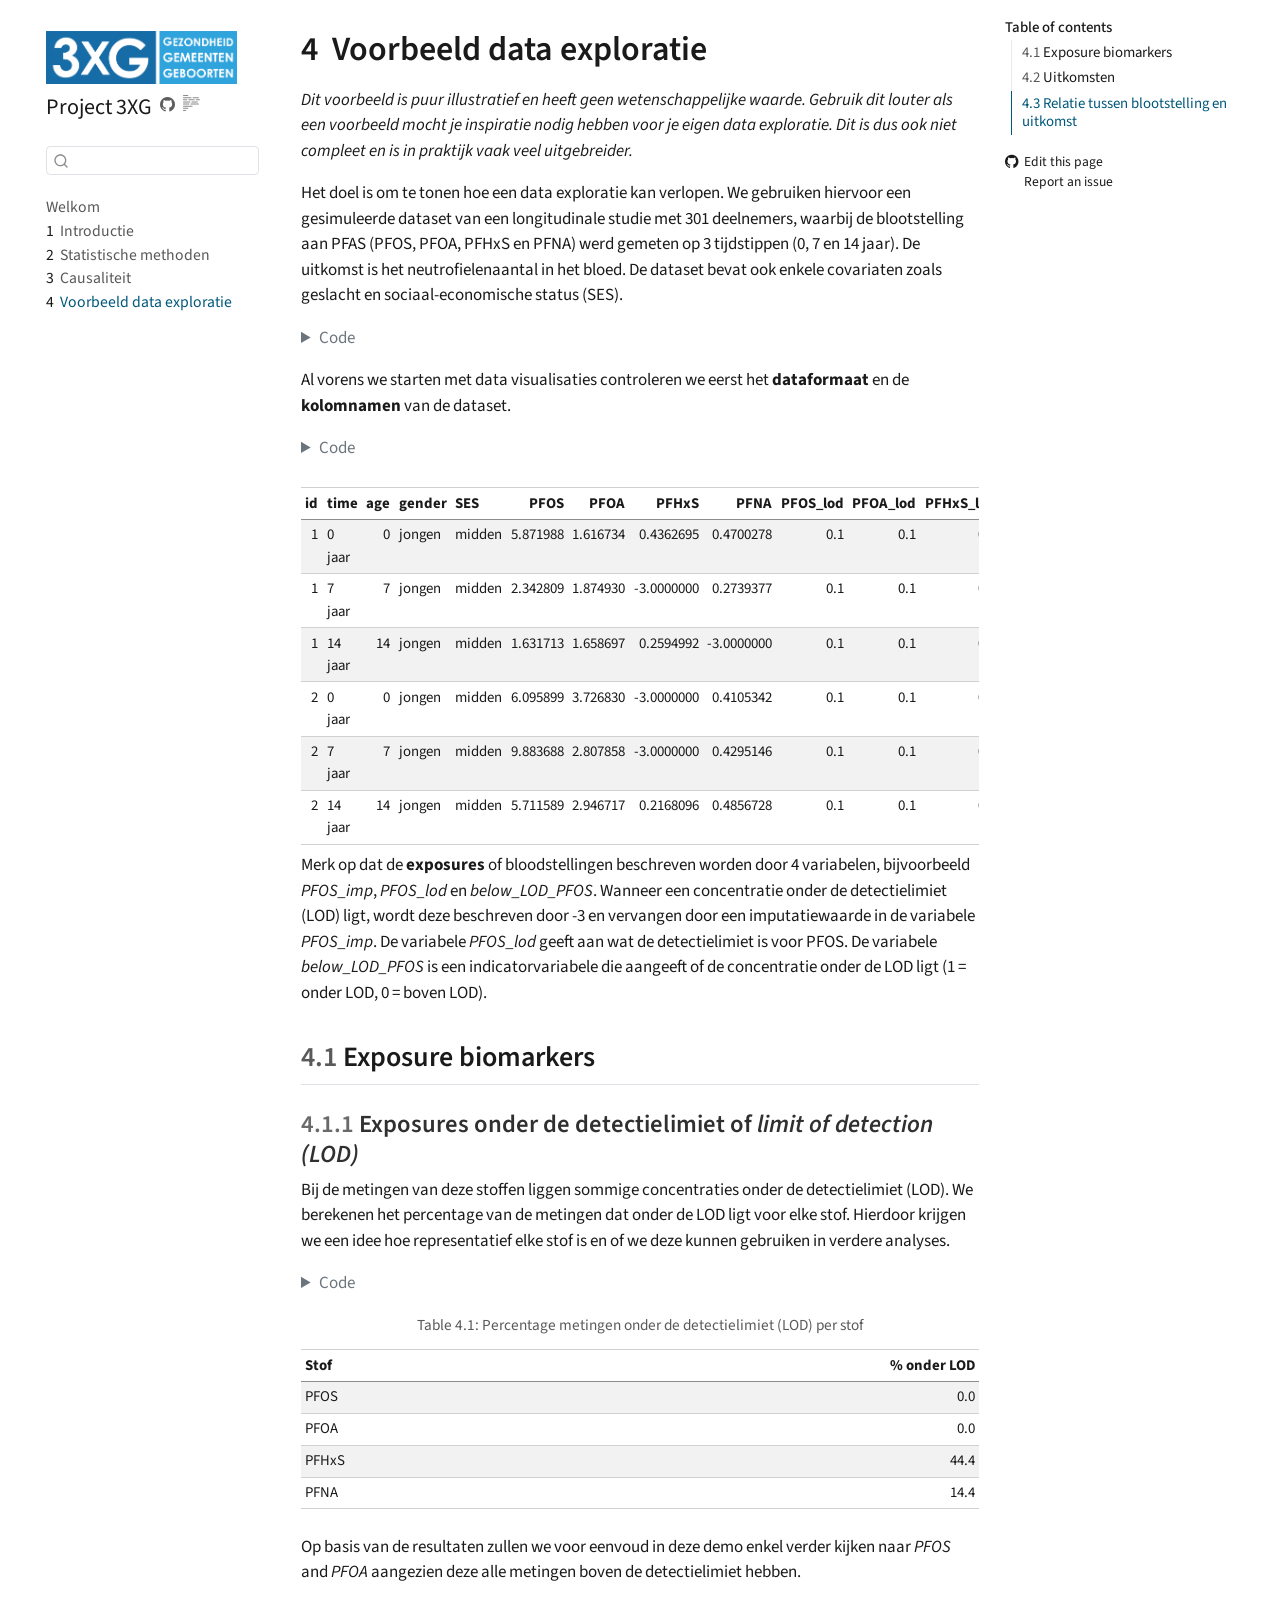
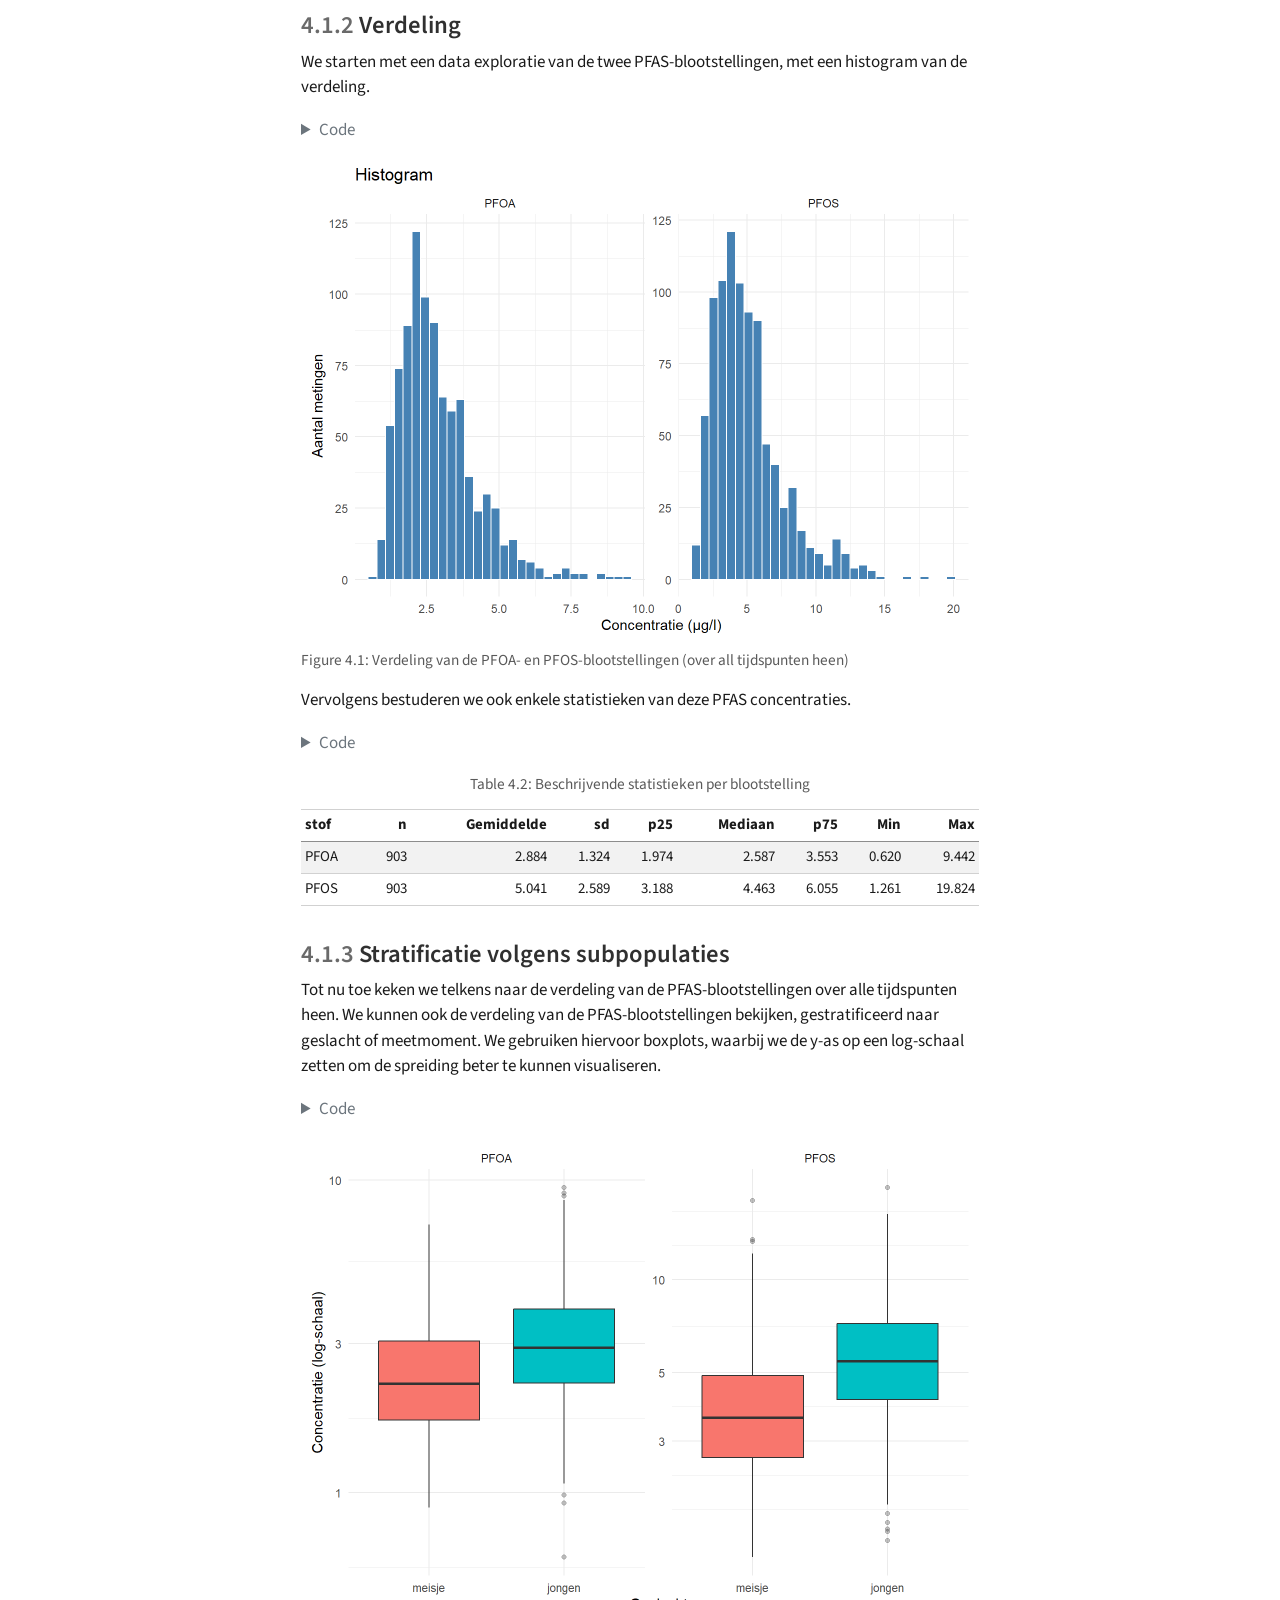
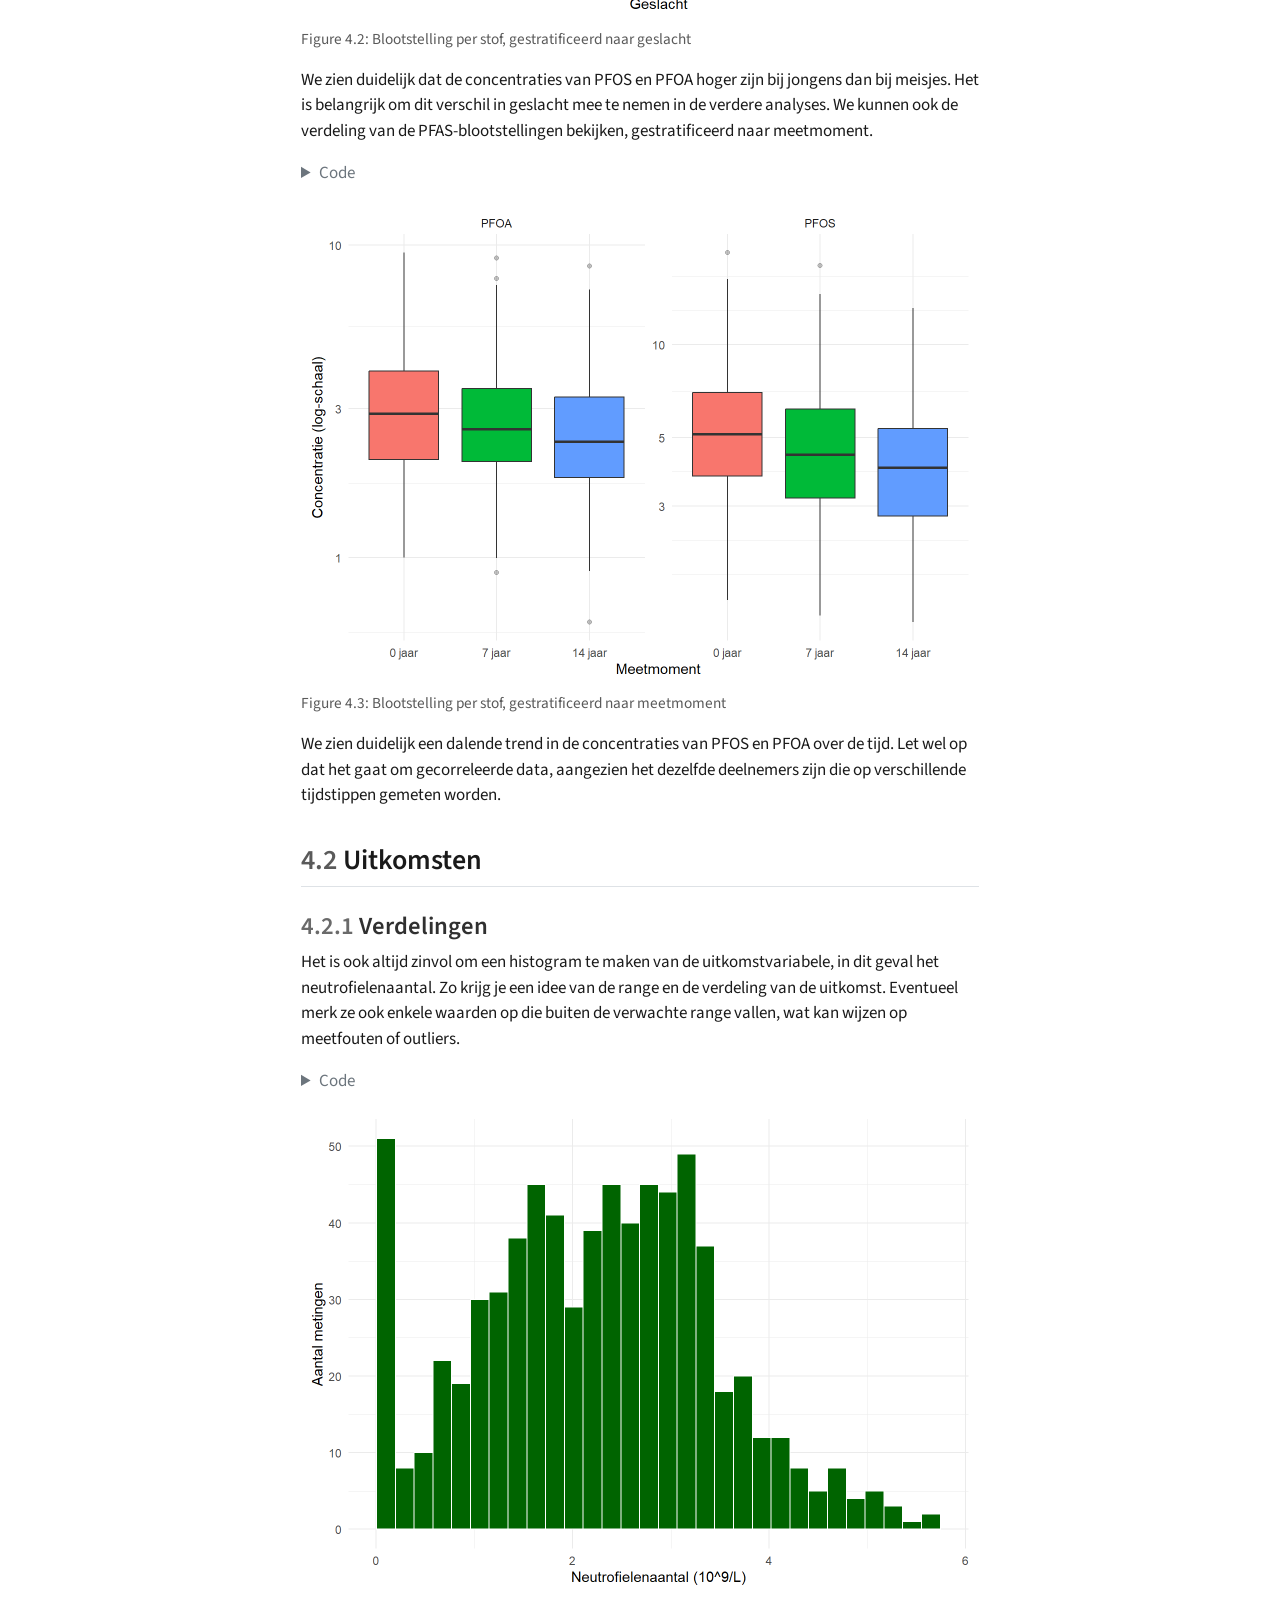
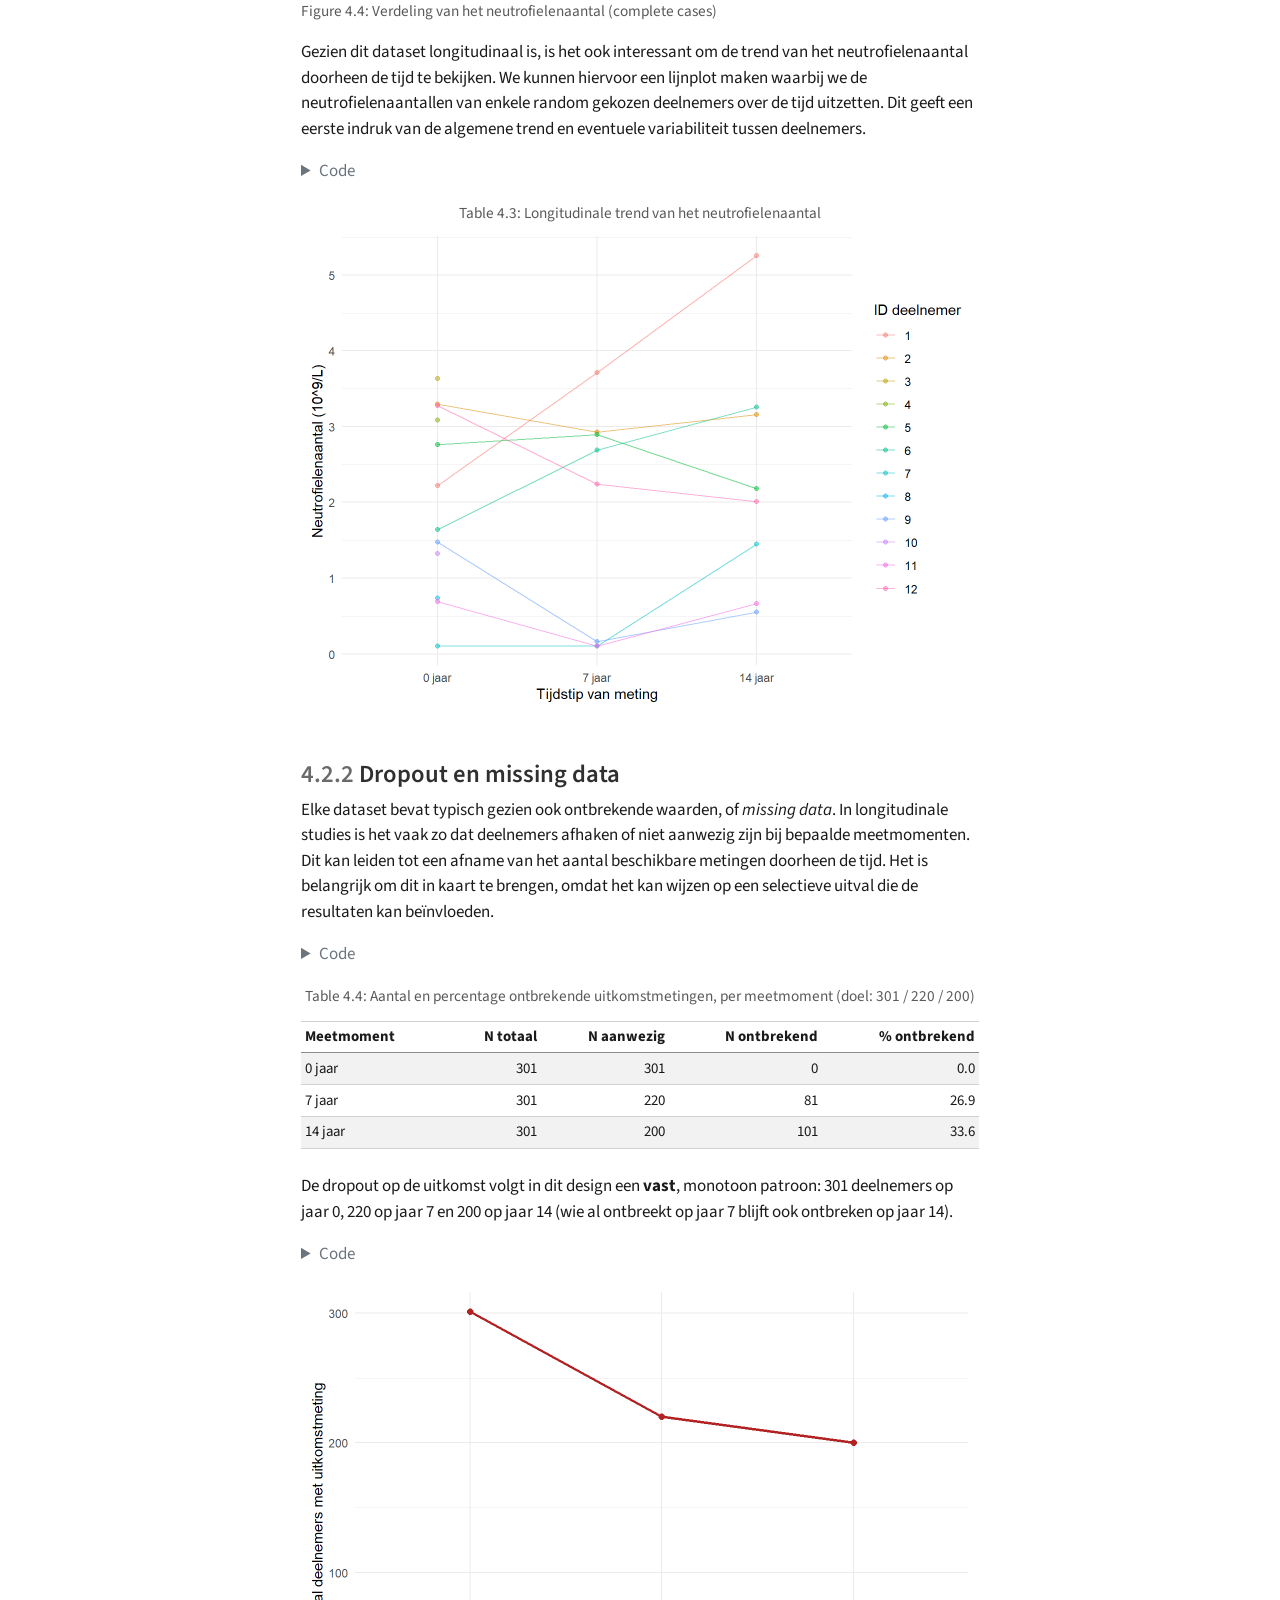
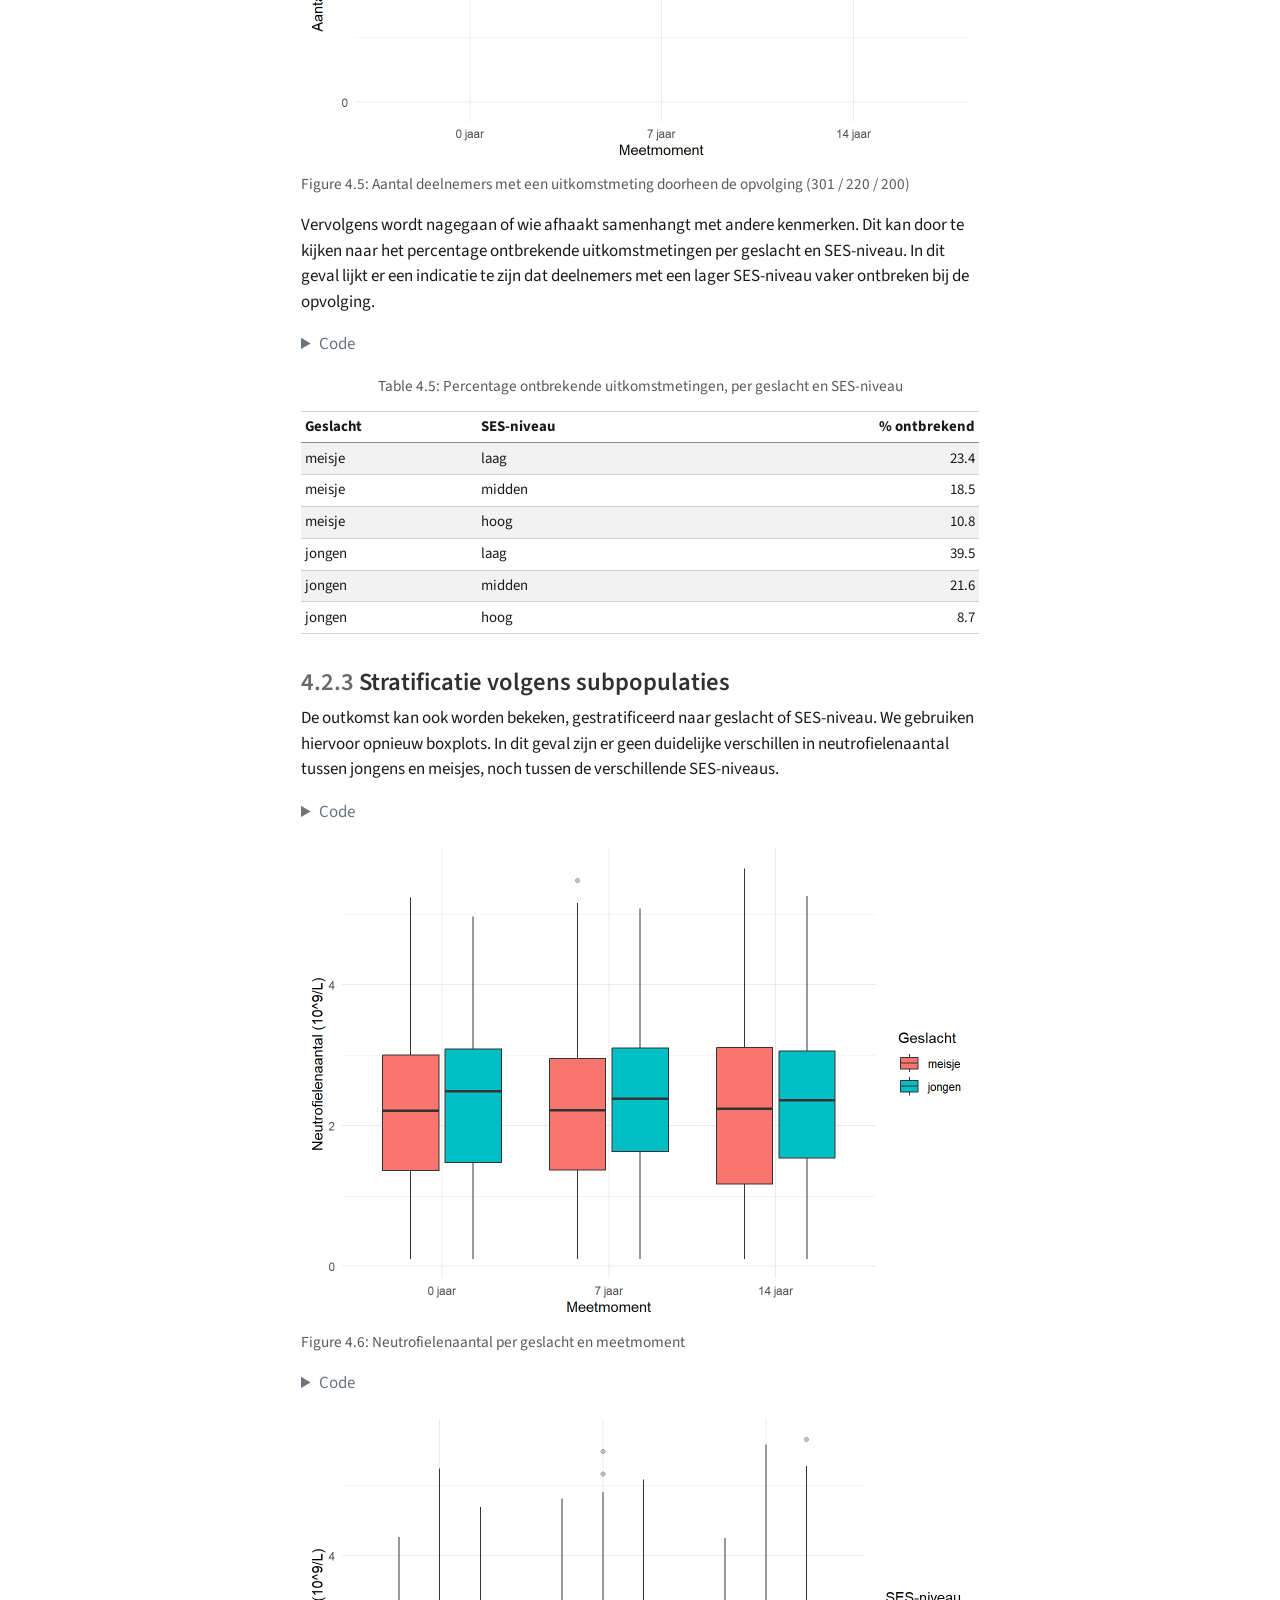
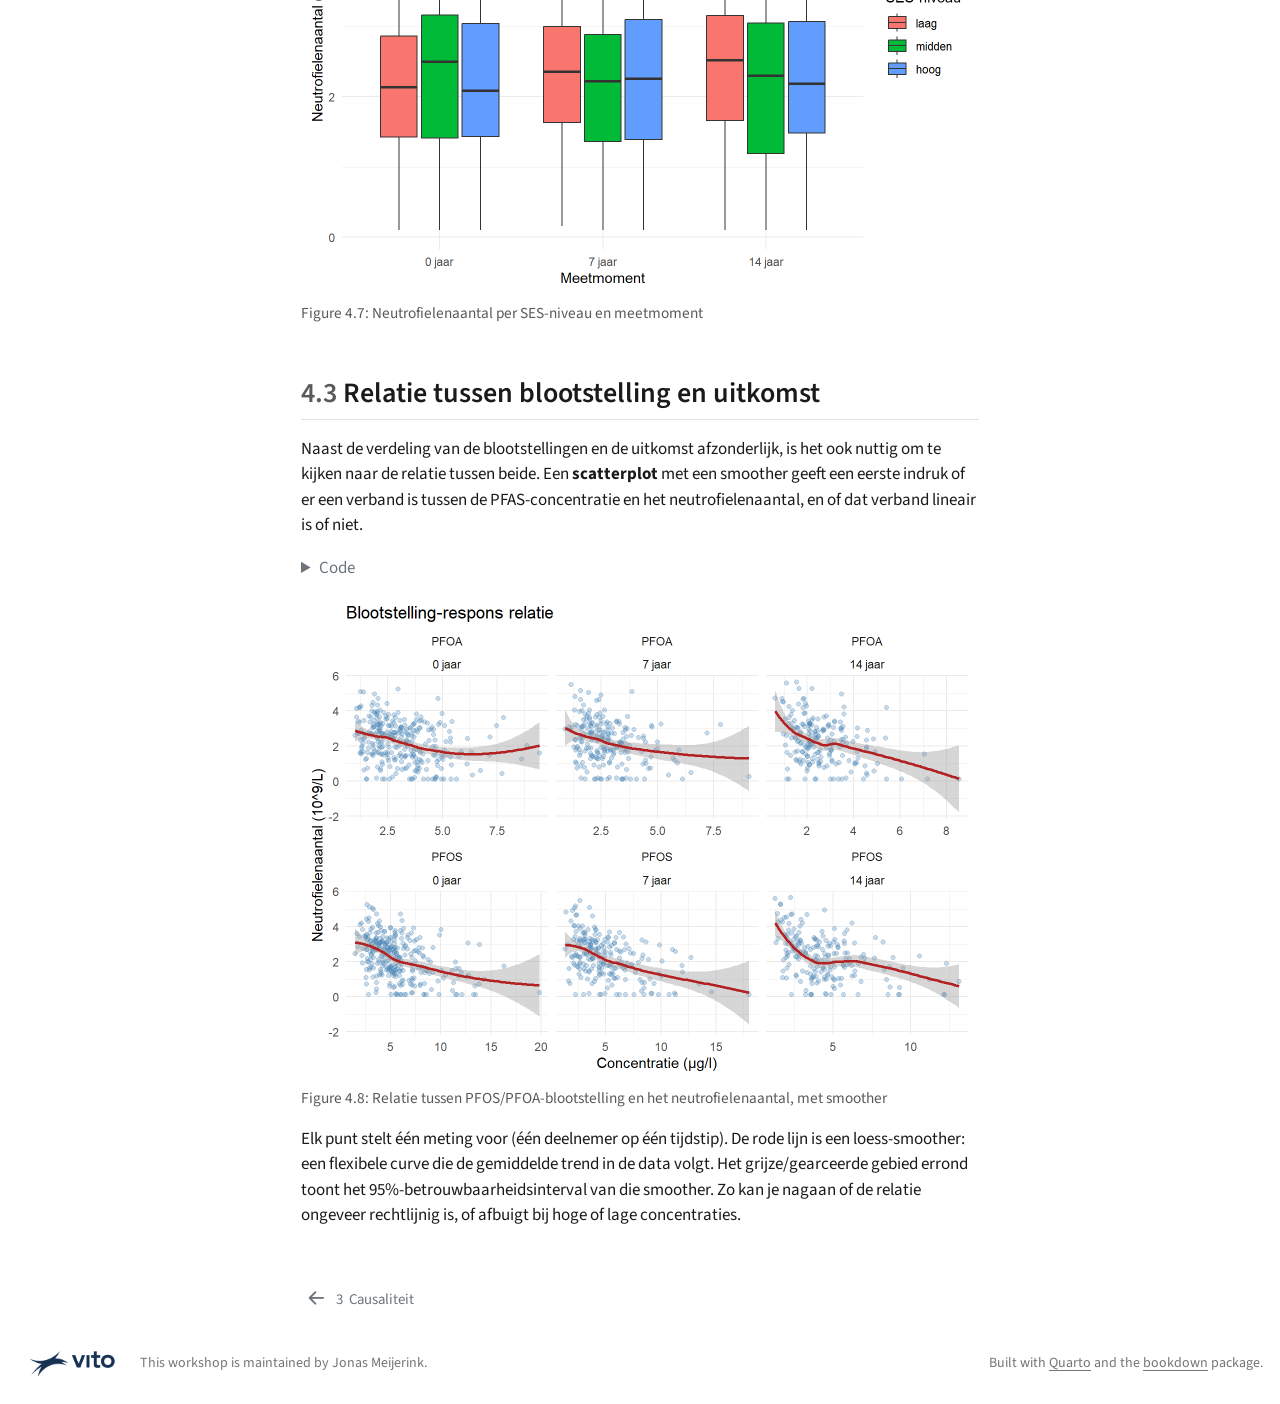
==== commit c1961e4a: "Minor update on text" ====
--- a/docs/exploration.html
+++ b/docs/exploration.html
@@ -648,6 +648,7 @@
 <span class="header-section-number">4.2</span> Uitkomsten</h2>
 <section id="verdelingen" class="level3" data-number="4.2.1"><h3 data-number="4.2.1" class="anchored" data-anchor-id="verdelingen">
 <span class="header-section-number">4.2.1</span> Verdelingen</h3>
+<p>Het is ook altijd zinvol om een histogram te maken van de uitkomstvariabele, in dit geval het neutrofielenaantal. Zo krijg je een idee van de range en de verdeling van de uitkomst. Eventueel merk ze ook enkele waarden op die buiten de verwachte range vallen, wat kan wijzen op meetfouten of outliers.</p>
 <div class="cell">
 <details class="code-fold"><summary>Code</summary><div class="code-copy-outer-scaffold"><div class="sourceCode" id="cb8"><pre class="downlit sourceCode r code-with-copy"><code class="sourceCode R"><span><span class="fu"><a href="https://ggplot2.tidyverse.org/reference/ggplot.html">ggplot</a></span><span class="op">(</span><span class="va">dataset</span>, <span class="fu"><a href="https://ggplot2.tidyverse.org/reference/aes.html">aes</a></span><span class="op">(</span>x <span class="op">=</span> <span class="va">neutrophil</span><span class="op">)</span><span class="op">)</span> <span class="op">+</span></span>
 <span>  <span class="fu"><a href="https://ggplot2.tidyverse.org/reference/geom_histogram.html">geom_histogram</a></span><span class="op">(</span>bins <span class="op">=</span> <span class="fl">30</span>, fill <span class="op">=</span> <span class="st">"darkgreen"</span>, colour <span class="op">=</span> <span class="st">"white"</span>, na.rm <span class="op">=</span> <span class="cn">TRUE</span><span class="op">)</span> <span class="op">+</span></span>
@@ -664,6 +665,7 @@
 </div>
 </div>
 </div>
+<p>Gezien dit dataset longitudinaal is, is het ook interessant om de trend van het neutrofielenaantal doorheen de tijd te bekijken. We kunnen hiervoor een lijnplot maken waarbij we de neutrofielenaantallen van enkele random gekozen deelnemers over de tijd uitzetten. Dit geeft een eerste indruk van de algemene trend en eventuele variabiliteit tussen deelnemers.</p>
 <div class="cell">
 <details class="code-fold"><summary>Code</summary><div class="code-copy-outer-scaffold"><div class="sourceCode" id="cb9"><pre class="downlit sourceCode r code-with-copy"><code class="sourceCode R"><span><span class="va">dataset</span> <span class="op"><a href="https://magrittr.tidyverse.org/reference/pipe.html">%&gt;%</a></span></span>
 <span>  <span class="fu"><a href="https://rdrr.io/r/utils/head.html">head</a></span><span class="op">(</span><span class="fl">36</span><span class="op">)</span> <span class="op"><a href="https://magrittr.tidyverse.org/reference/pipe.html">%&gt;%</a></span></span>
@@ -688,7 +690,7 @@
 </div>
 </section><section id="dropout-en-missing-data" class="level3" data-number="4.2.2"><h3 data-number="4.2.2" class="anchored" data-anchor-id="dropout-en-missing-data">
 <span class="header-section-number">4.2.2</span> Dropout en missing data</h3>
-<p>De uitval op de uitkomst volgt in dit design een <strong>vast</strong>, monotoon opvolgingsschema: 301 deelnemers op jaar 0, 220 op jaar 7 en 200 op jaar 14 (wie al ontbreekt op jaar 7 blijft ook ontbreken op jaar 14). Wie het eerst afhaakt is niet toevallig, maar gestuurd door SES-niveau, wat hieronder eerst op golfniveau en dan per subgroep gecontroleerd wordt.</p>
+<p>Elke dataset bevat typisch gezien ook ontbrekende waarden, of <em>missing data</em>. In longitudinale studies is het vaak zo dat deelnemers afhaken of niet aanwezig zijn bij bepaalde meetmomenten. Dit kan leiden tot een afname van het aantal beschikbare metingen doorheen de tijd. Het is belangrijk om dit in kaart te brengen, omdat het kan wijzen op een selectieve uitval die de resultaten kan beïnvloeden.</p>
 <div class="cell">
 <details class="code-fold"><summary>Code</summary><div class="code-copy-outer-scaffold"><div class="sourceCode" id="cb10"><pre class="downlit sourceCode r code-with-copy"><code class="sourceCode R"><span><span class="va">dataset</span> <span class="op">|&gt;</span></span>
 <span>  <span class="fu"><a href="https://dplyr.tidyverse.org/reference/group_by.html">group_by</a></span><span class="op">(</span><span class="va">time</span><span class="op">)</span> <span class="op">|&gt;</span></span>
@@ -742,6 +744,7 @@
 </figure>
 </div>
 </div>
+<p>De dropout op de uitkomst volgt in dit design een <strong>vast</strong>, monotoon patroon: 301 deelnemers op jaar 0, 220 op jaar 7 en 200 op jaar 14 (wie al ontbreekt op jaar 7 blijft ook ontbreken op jaar 14).</p>
 <div class="cell">
 <details class="code-fold"><summary>Code</summary><div class="code-copy-outer-scaffold"><div class="sourceCode" id="cb11"><pre class="downlit sourceCode r code-with-copy"><code class="sourceCode R"><span><span class="va">dataset</span> <span class="op">|&gt;</span></span>
 <span>  <span class="fu"><a href="https://dplyr.tidyverse.org/reference/group_by.html">group_by</a></span><span class="op">(</span><span class="va">time</span><span class="op">)</span> <span class="op">|&gt;</span></span>
@@ -763,7 +766,7 @@
 </div>
 </div>
 </div>
-<p>Vervolgens wordt nagegaan of wie afhaakt samenhangt met andere kenmerken – met een vast opvolgingsschema is dit geen toets van een kansmechanisme, maar een controle of de gesimuleerde SES-gelinkte volgorde van uitval ook echt zichtbaar is in de data (lager SES-niveau -&gt; hoger aandeel ontbrekend).</p>
+<p>Vervolgens wordt nagegaan of wie afhaakt samenhangt met andere kenmerken. Dit kan door te kijken naar het percentage ontbrekende uitkomstmetingen per geslacht en SES-niveau. In dit geval lijkt er een indicatie te zijn dat deelnemers met een lager SES-niveau vaker ontbreken bij de opvolging.</p>
 <div class="cell">
 <details class="code-fold"><summary>Code</summary><div class="code-copy-outer-scaffold"><div class="sourceCode" id="cb12"><pre class="downlit sourceCode r code-with-copy"><code class="sourceCode R"><span><span class="va">dataset</span> <span class="op">|&gt;</span></span>
 <span>  <span class="fu"><a href="https://dplyr.tidyverse.org/reference/group_by.html">group_by</a></span><span class="op">(</span><span class="va">gender</span>, <span class="va">SES</span><span class="op">)</span> <span class="op">|&gt;</span></span>
@@ -820,6 +823,7 @@
 </div>
 </section><section id="stratificatie-volgens-subpopulaties-1" class="level3" data-number="4.2.3"><h3 data-number="4.2.3" class="anchored" data-anchor-id="stratificatie-volgens-subpopulaties-1">
 <span class="header-section-number">4.2.3</span> Stratificatie volgens subpopulaties</h3>
+<p>De outkomst kan ook worden bekeken, gestratificeerd naar geslacht of SES-niveau. We gebruiken hiervoor opnieuw boxplots. In dit geval zijn er geen duidelijke verschillen in neutrofielenaantal tussen jongens en meisjes, noch tussen de verschillende SES-niveaus.</p>
 <div class="cell">
 <details class="code-fold"><summary>Code</summary><div class="code-copy-outer-scaffold"><div class="sourceCode" id="cb13"><pre class="downlit sourceCode r code-with-copy"><code class="sourceCode R"><span><span class="fu"><a href="https://ggplot2.tidyverse.org/reference/ggplot.html">ggplot</a></span><span class="op">(</span><span class="va">dataset</span>, <span class="fu"><a href="https://ggplot2.tidyverse.org/reference/aes.html">aes</a></span><span class="op">(</span>x <span class="op">=</span> <span class="va">time</span>, y <span class="op">=</span> <span class="va">neutrophil</span>, fill <span class="op">=</span> <span class="va">gender</span><span class="op">)</span><span class="op">)</span> <span class="op">+</span></span>
 <span>  <span class="fu"><a href="https://ggplot2.tidyverse.org/reference/geom_boxplot.html">geom_boxplot</a></span><span class="op">(</span>outlier.alpha <span class="op">=</span> <span class="fl">0.3</span>, na.rm <span class="op">=</span> <span class="cn">TRUE</span><span class="op">)</span> <span class="op">+</span></span>
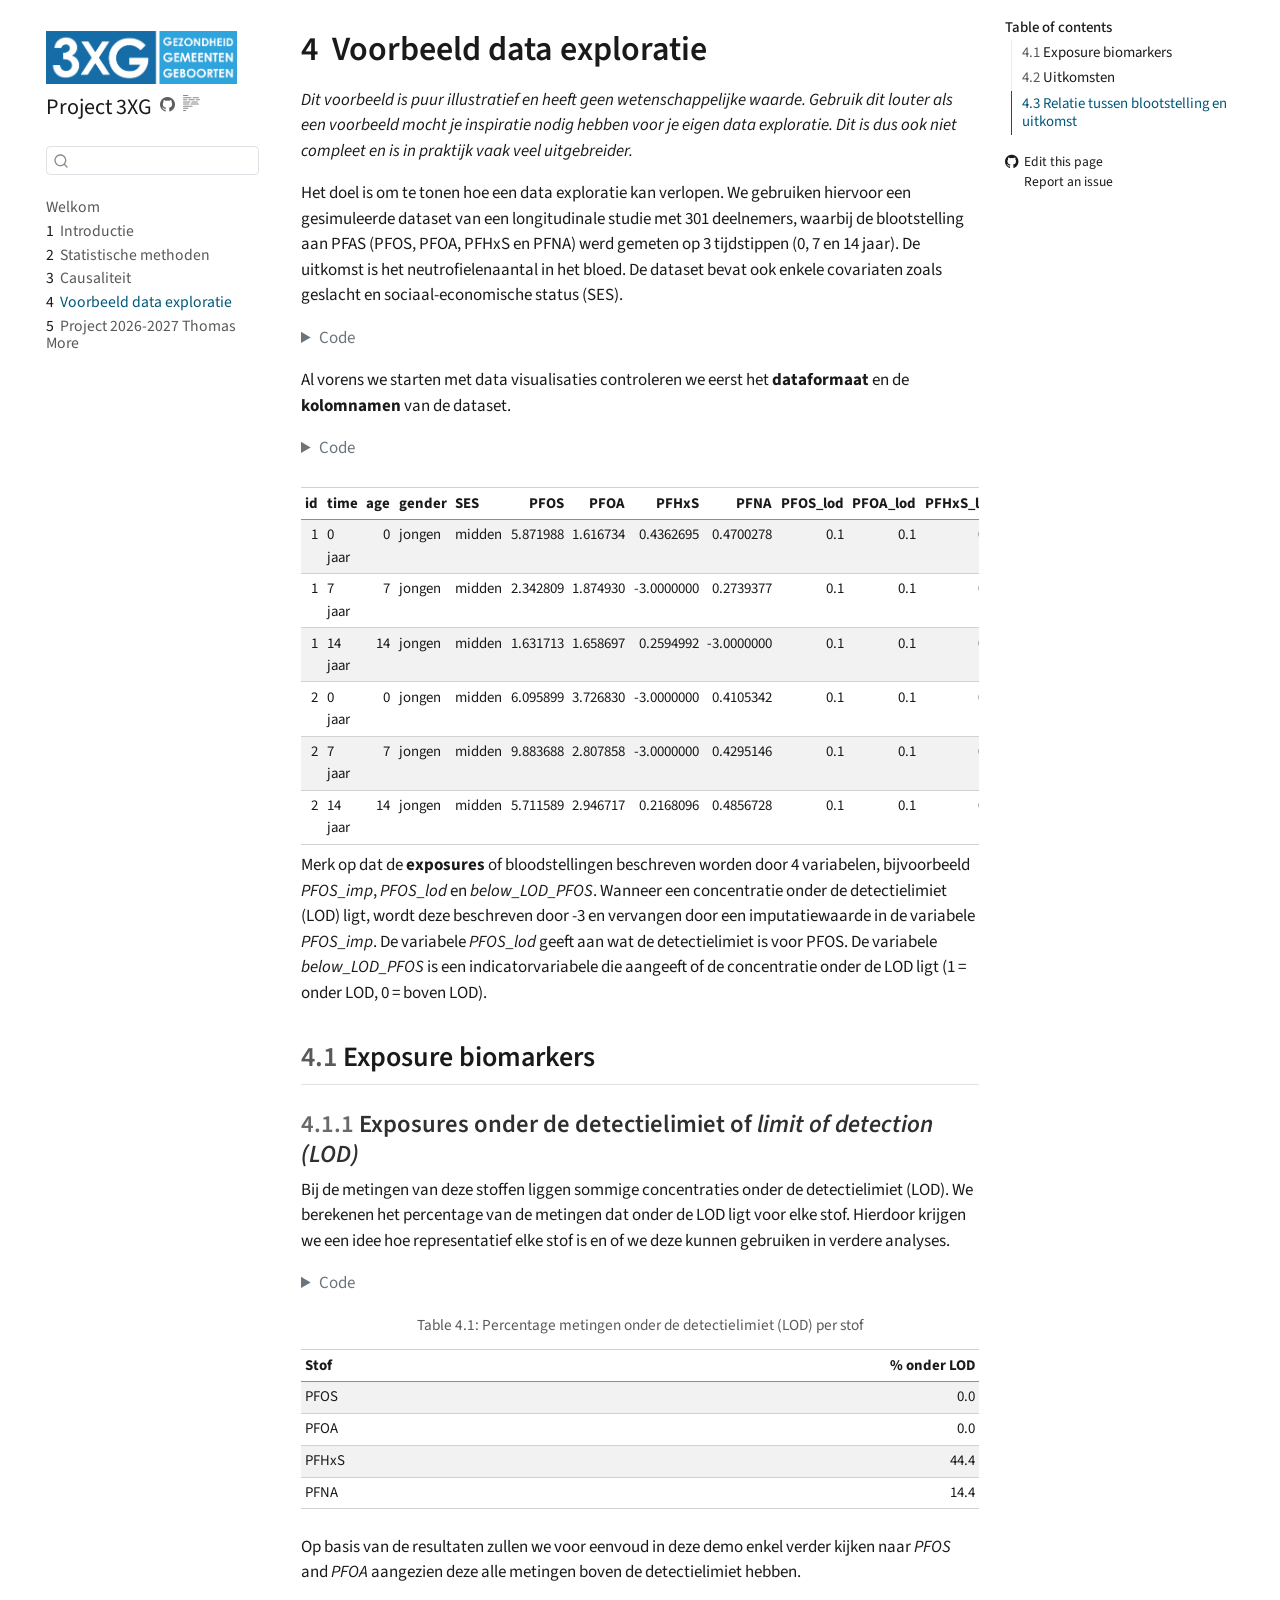
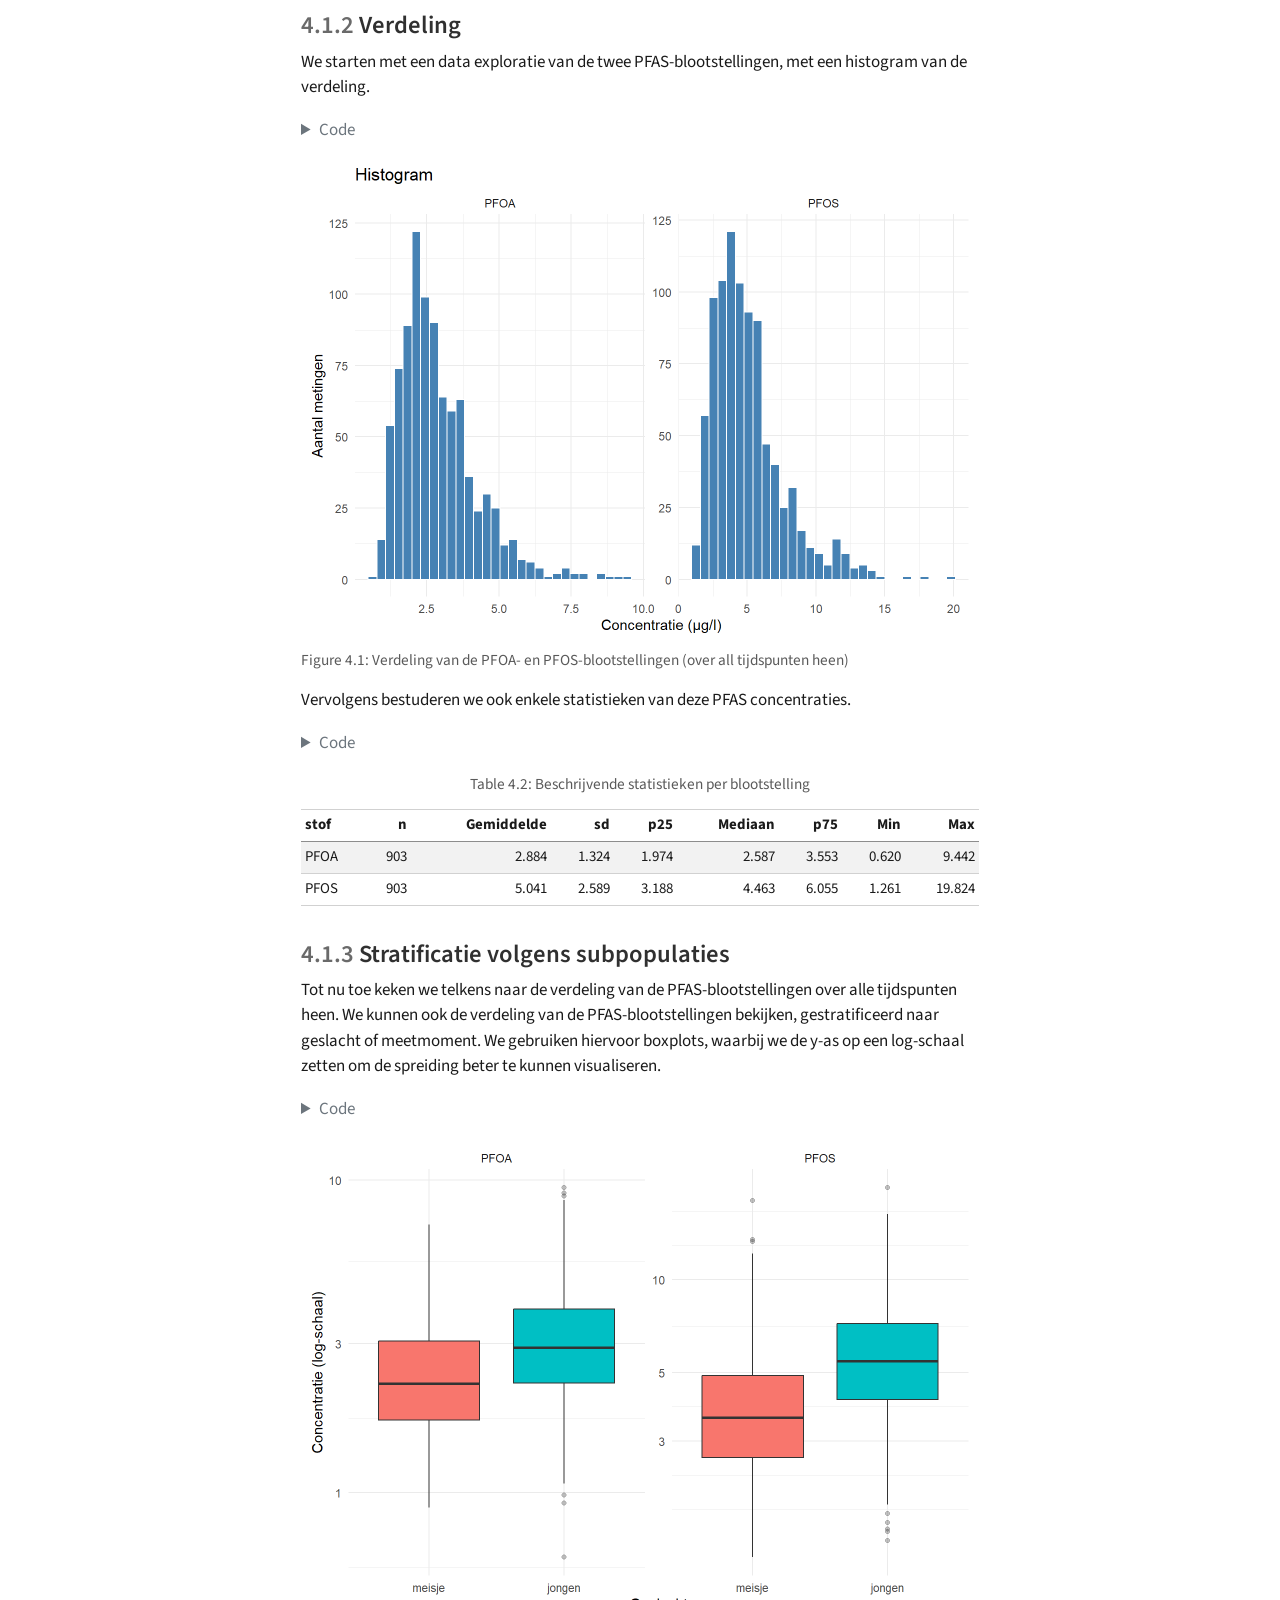
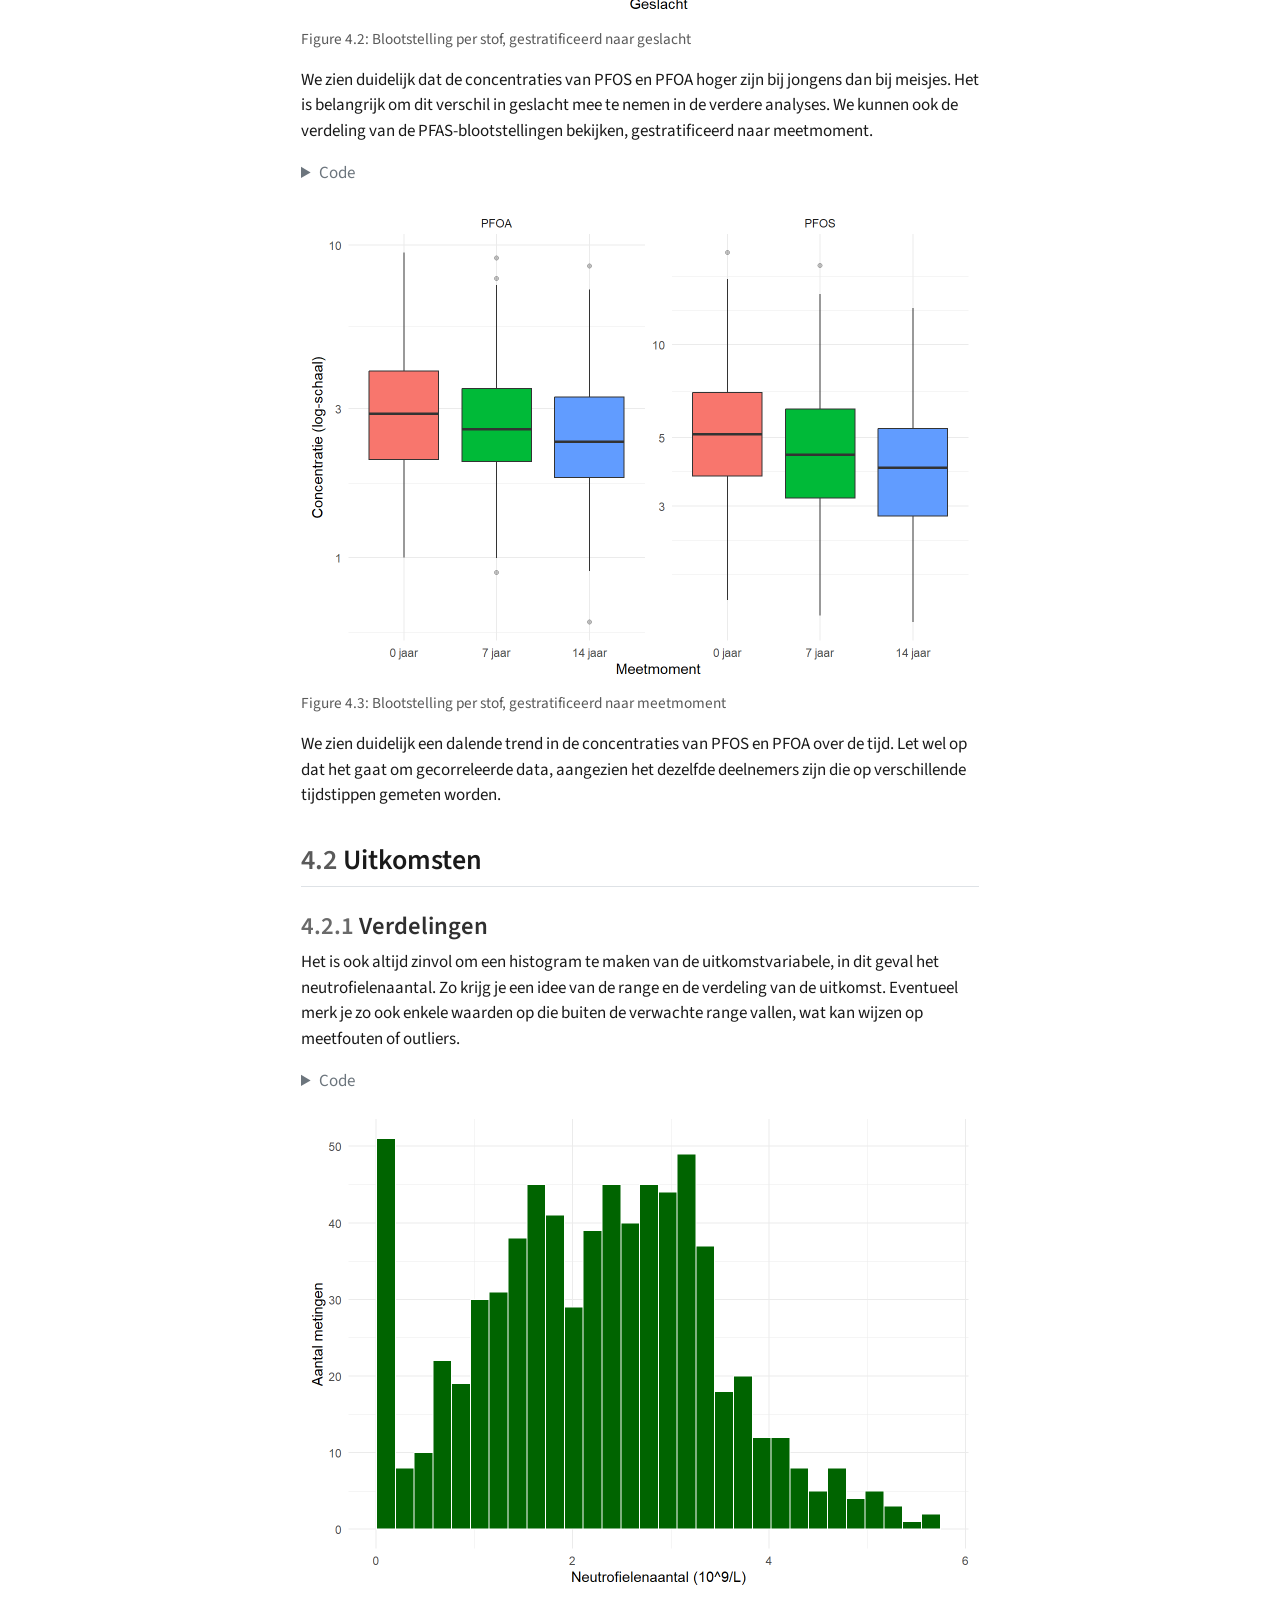
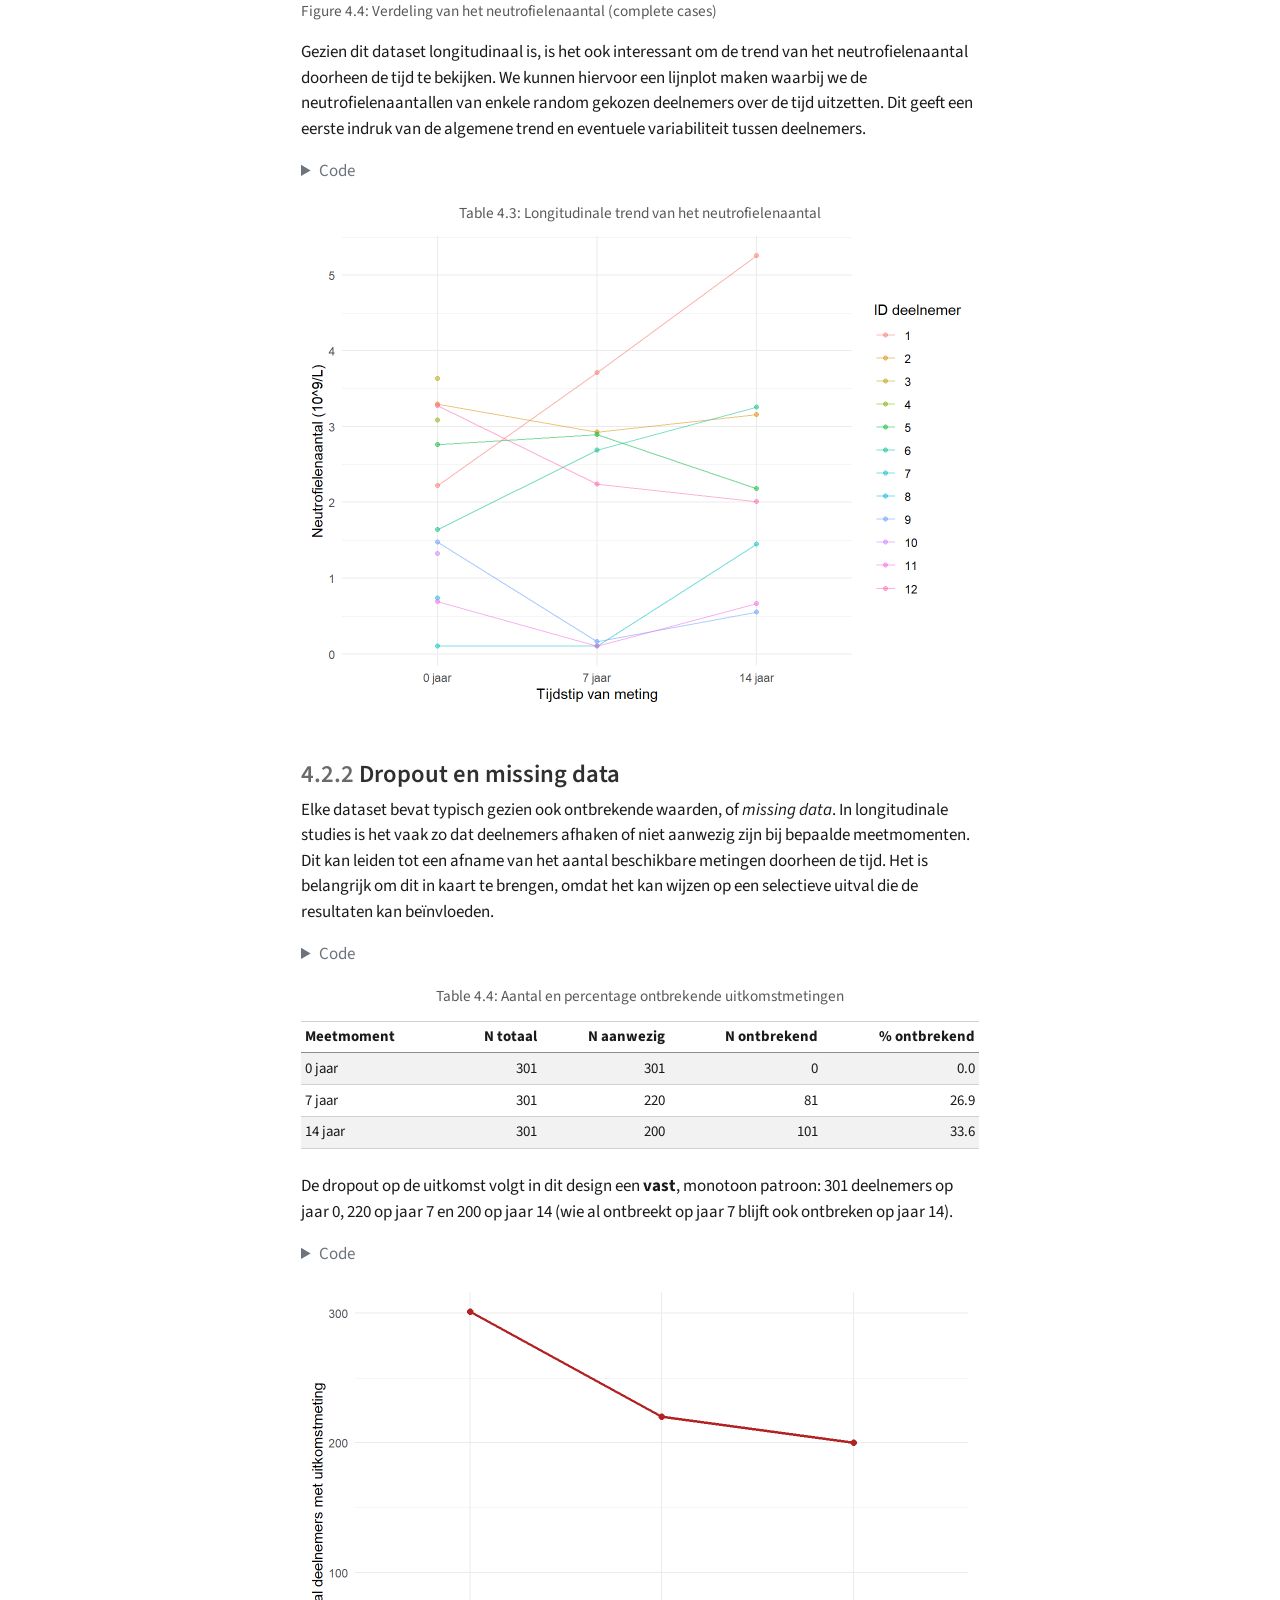
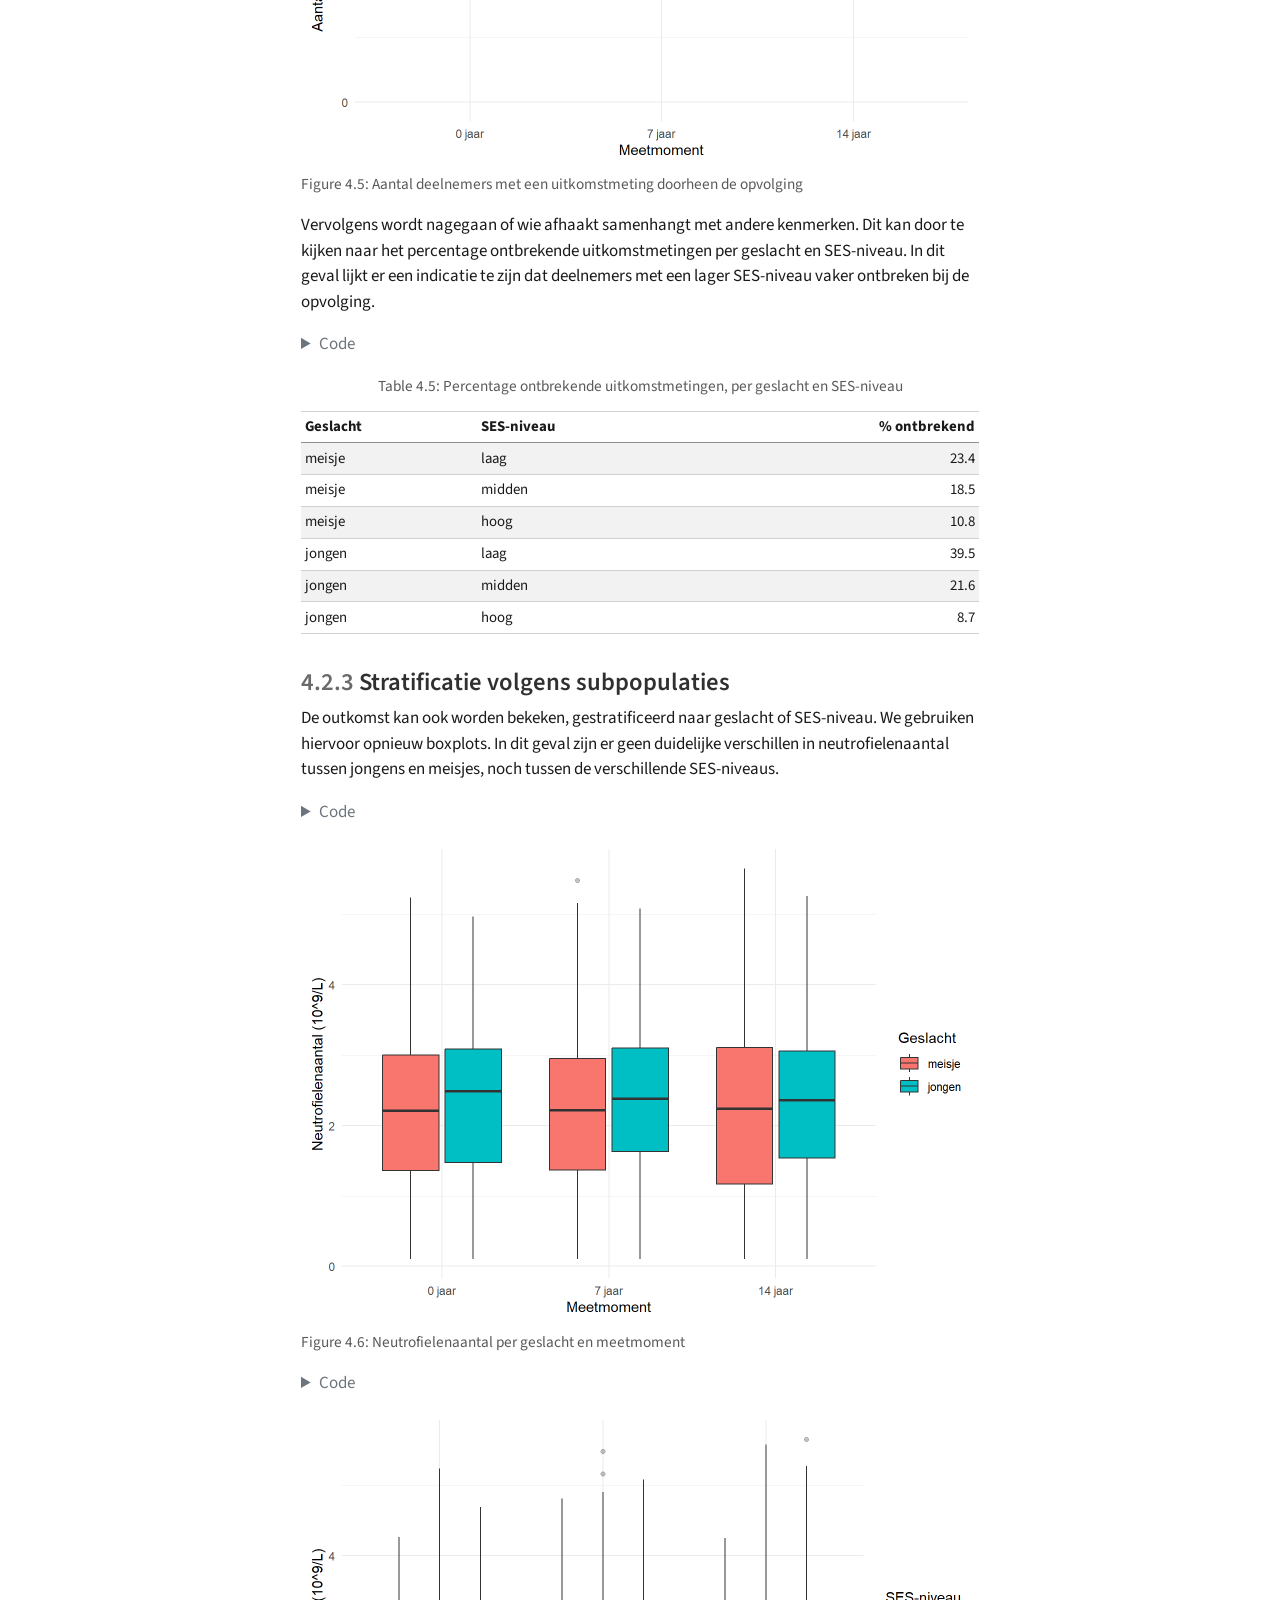
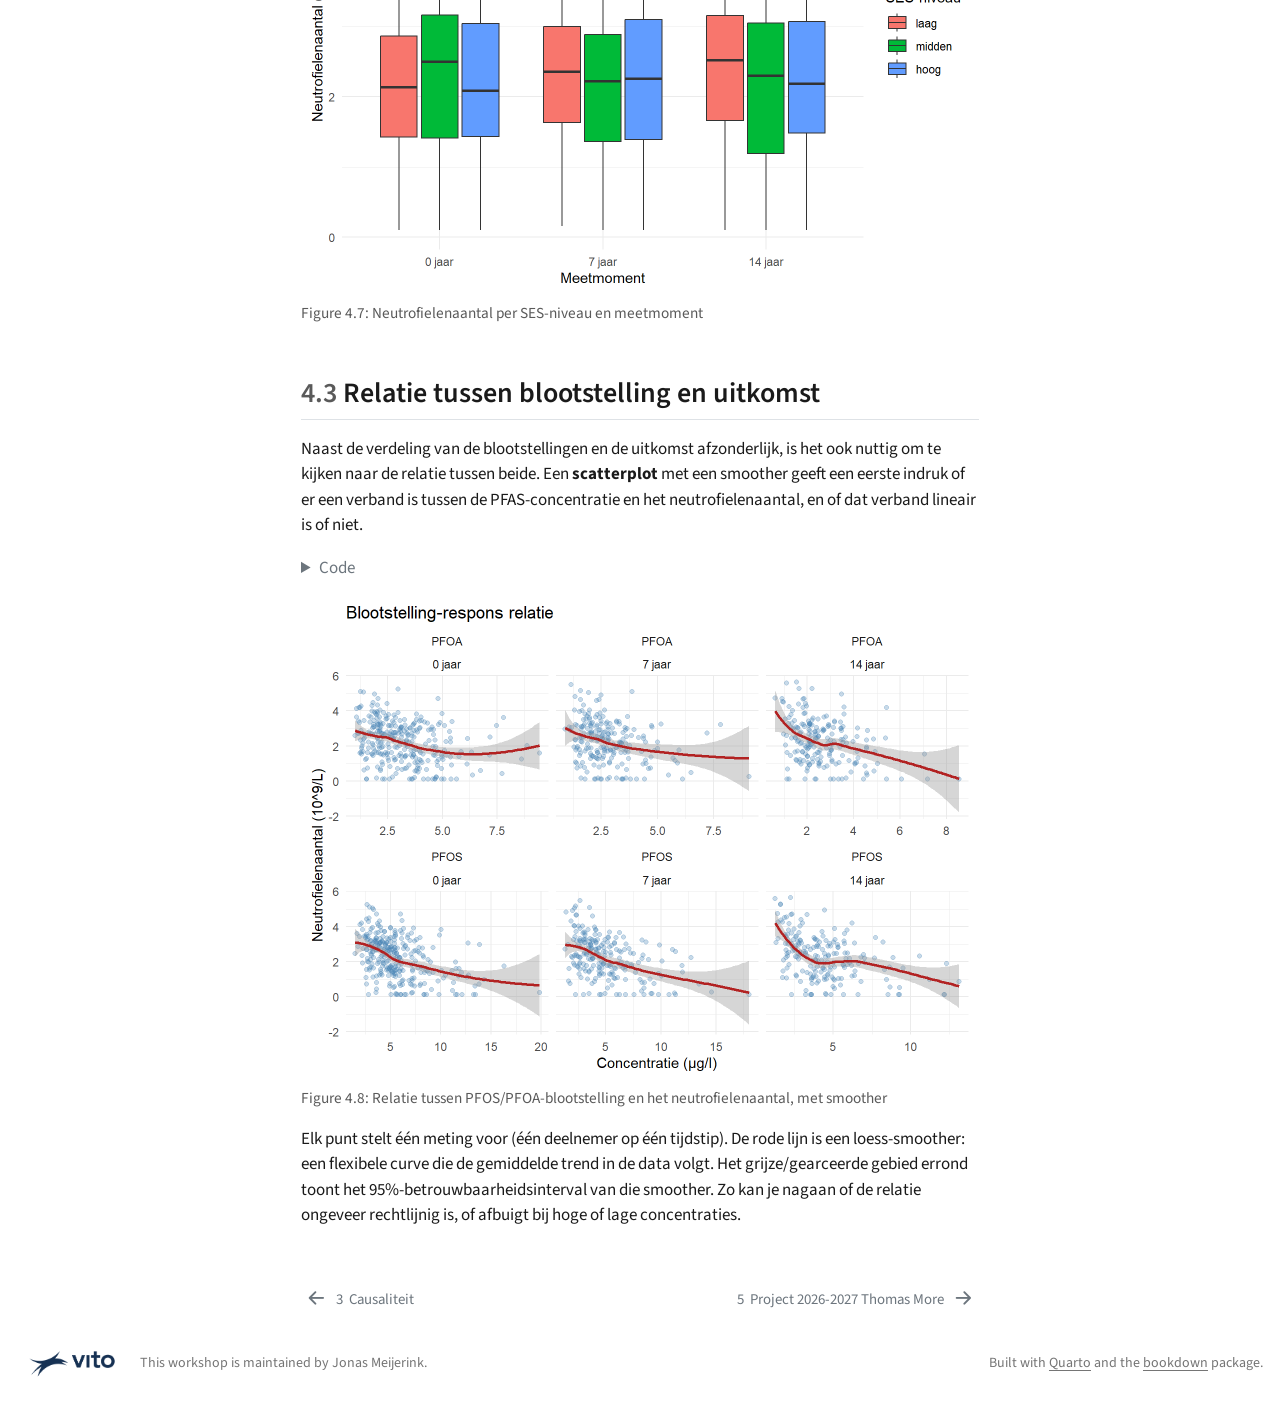
==== commit 818bbb6d: "Simulate data for Project 2026-2027 students Thomas More" ====
--- a/docs/exploration.html
+++ b/docs/exploration.html
@@ -68,6 +68,7 @@
 <script src="site_libs/quarto-search/fuse.min.js"></script>
 <script src="site_libs/quarto-search/quarto-search.js"></script>
 <meta name="quarto:offset" content="./">
+<link href="./Project 2026-2027 Thomas More.html" rel="next">
 <link href="./causaliteit.html" rel="prev">
 <script src="site_libs/quarto-html/quarto.js" type="module"></script>
 <script src="site_libs/quarto-html/tabsets/tabsets.js" type="module"></script>
@@ -174,6 +175,12 @@
  <span class="menu-text"><span class="chapter-number">4</span>&nbsp; <span class="chapter-title">Voorbeeld data exploratie</span></span></a>
   </div>
 </li>
+        <li class="sidebar-item">
+  <div class="sidebar-item-container"> 
+  <a href="./Project 2026-2027 Thomas More.html" class="sidebar-item-text sidebar-link">
+ <span class="menu-text"><span class="chapter-number">5</span>&nbsp; <span class="chapter-title">Project 2026-2027 Thomas More</span></span></a>
+  </div>
+</li>
     </ul>
 </div>
 </nav><div id="quarto-sidebar-glass" class="quarto-sidebar-collapse-item" data-bs-toggle="collapse" data-bs-target=".quarto-sidebar-collapse-item"></div>
@@ -648,7 +655,7 @@
 <span class="header-section-number">4.2</span> Uitkomsten</h2>
 <section id="verdelingen" class="level3" data-number="4.2.1"><h3 data-number="4.2.1" class="anchored" data-anchor-id="verdelingen">
 <span class="header-section-number">4.2.1</span> Verdelingen</h3>
-<p>Het is ook altijd zinvol om een histogram te maken van de uitkomstvariabele, in dit geval het neutrofielenaantal. Zo krijg je een idee van de range en de verdeling van de uitkomst. Eventueel merk ze ook enkele waarden op die buiten de verwachte range vallen, wat kan wijzen op meetfouten of outliers.</p>
+<p>Het is ook altijd zinvol om een histogram te maken van de uitkomstvariabele, in dit geval het neutrofielenaantal. Zo krijg je een idee van de range en de verdeling van de uitkomst. Eventueel merk je zo ook enkele waarden op die buiten de verwachte range vallen, wat kan wijzen op meetfouten of outliers.</p>
 <div class="cell">
 <details class="code-fold"><summary>Code</summary><div class="code-copy-outer-scaffold"><div class="sourceCode" id="cb8"><pre class="downlit sourceCode r code-with-copy"><code class="sourceCode R"><span><span class="fu"><a href="https://ggplot2.tidyverse.org/reference/ggplot.html">ggplot</a></span><span class="op">(</span><span class="va">dataset</span>, <span class="fu"><a href="https://ggplot2.tidyverse.org/reference/aes.html">aes</a></span><span class="op">(</span>x <span class="op">=</span> <span class="va">neutrophil</span><span class="op">)</span><span class="op">)</span> <span class="op">+</span></span>
 <span>  <span class="fu"><a href="https://ggplot2.tidyverse.org/reference/geom_histogram.html">geom_histogram</a></span><span class="op">(</span>bins <span class="op">=</span> <span class="fl">30</span>, fill <span class="op">=</span> <span class="st">"darkgreen"</span>, colour <span class="op">=</span> <span class="st">"white"</span>, na.rm <span class="op">=</span> <span class="cn">TRUE</span><span class="op">)</span> <span class="op">+</span></span>
@@ -704,7 +711,7 @@
 <span>  <span class="fu"><a href="https://rdrr.io/pkg/knitr/man/kable.html">kable</a></span><span class="op">(</span>col.names <span class="op">=</span> <span class="fu"><a href="https://rdrr.io/r/base/c.html">c</a></span><span class="op">(</span><span class="st">"Meetmoment"</span>, <span class="st">"N totaal"</span>, <span class="st">"N aanwezig"</span>, <span class="st">"N ontbrekend"</span>, <span class="st">"% ontbrekend"</span><span class="op">)</span><span class="op">)</span></span></code></pre></div><button title="Copy to Clipboard" class="code-copy-button"><i class="bi"></i></button></div>
 </details><div id="tbl-missing-outcome" class="cell quarto-float quarto-figure quarto-figure-center anchored">
 <figure class="quarto-float quarto-float-tbl figure"><figcaption class="quarto-float-caption-top quarto-float-caption quarto-float-tbl" id="tbl-missing-outcome-caption-0ceaefa1-69ba-4598-a22c-09a6ac19f8ca">
-Table&nbsp;4.4: Aantal en percentage ontbrekende uitkomstmetingen, per meetmoment (doel: 301 / 220 / 200)
+Table&nbsp;4.4: Aantal en percentage ontbrekende uitkomstmetingen
 </figcaption><div aria-describedby="tbl-missing-outcome-caption-0ceaefa1-69ba-4598-a22c-09a6ac19f8ca">
 <div class="cell-output-display">
 <table class="cell caption-top table table-sm table-striped small">
@@ -761,7 +768,7 @@
 <img src="exploration_files/figure-html/fig-dropout-1.png" class="img-fluid figure-img" width="672">
 </div>
 <figcaption class="quarto-float-caption-bottom quarto-float-caption quarto-float-fig" id="fig-dropout-caption-0ceaefa1-69ba-4598-a22c-09a6ac19f8ca">
-Figure&nbsp;4.5: Aantal deelnemers met een uitkomstmeting doorheen de opvolging (301 / 220 / 200)
+Figure&nbsp;4.5: Aantal deelnemers met een uitkomstmeting doorheen de opvolging
 </figcaption></figure>
 </div>
 </div>
@@ -1295,6 +1302,9 @@
       </a>          
   </div>
   <div class="nav-page nav-page-next">
+      <a href="./Project 2026-2027 Thomas More.html" class="pagination-link" aria-label="Project 2026-2027 Thomas More">
+        <span class="nav-page-text"><span class="chapter-number">5</span>&nbsp; <span class="chapter-title">Project 2026-2027 Thomas More</span></span> <i class="bi bi-arrow-right-short"></i>
+      </a>
   </div>
 </nav>
 </div> <!-- /content -->
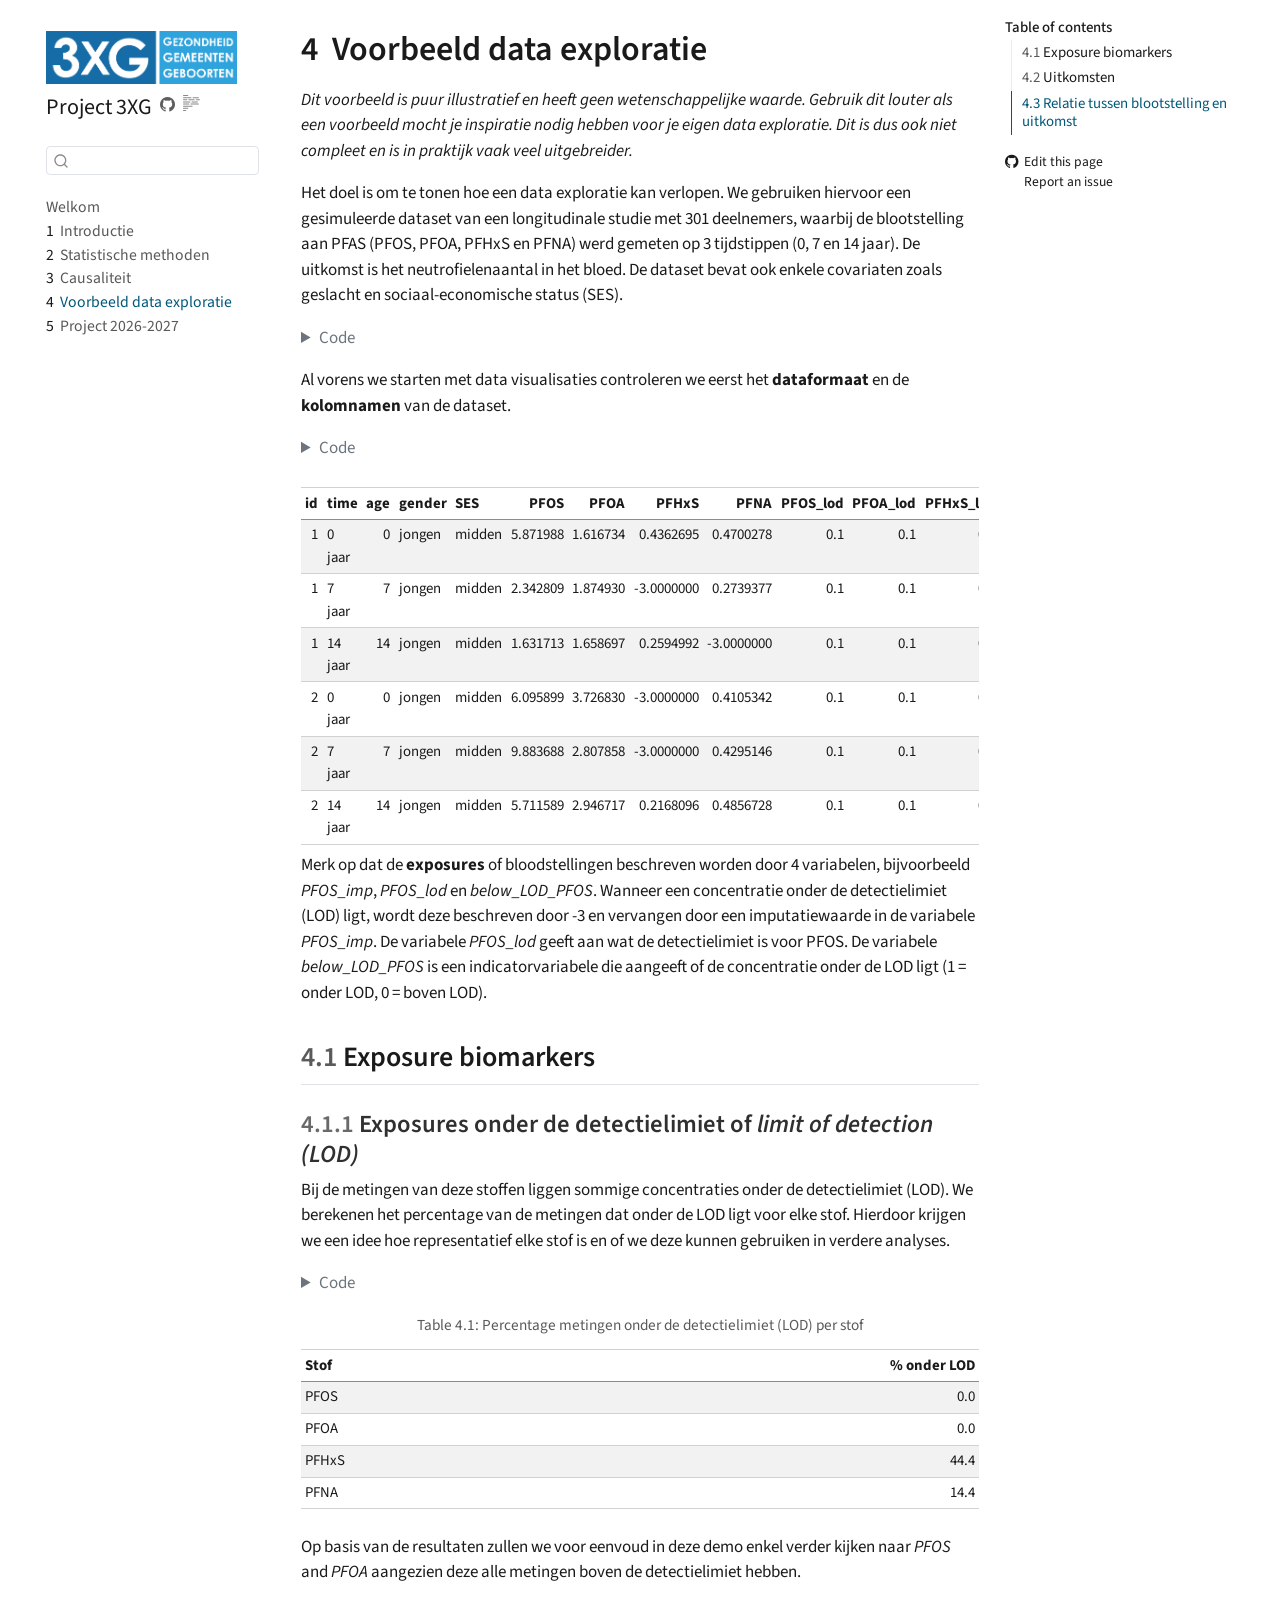
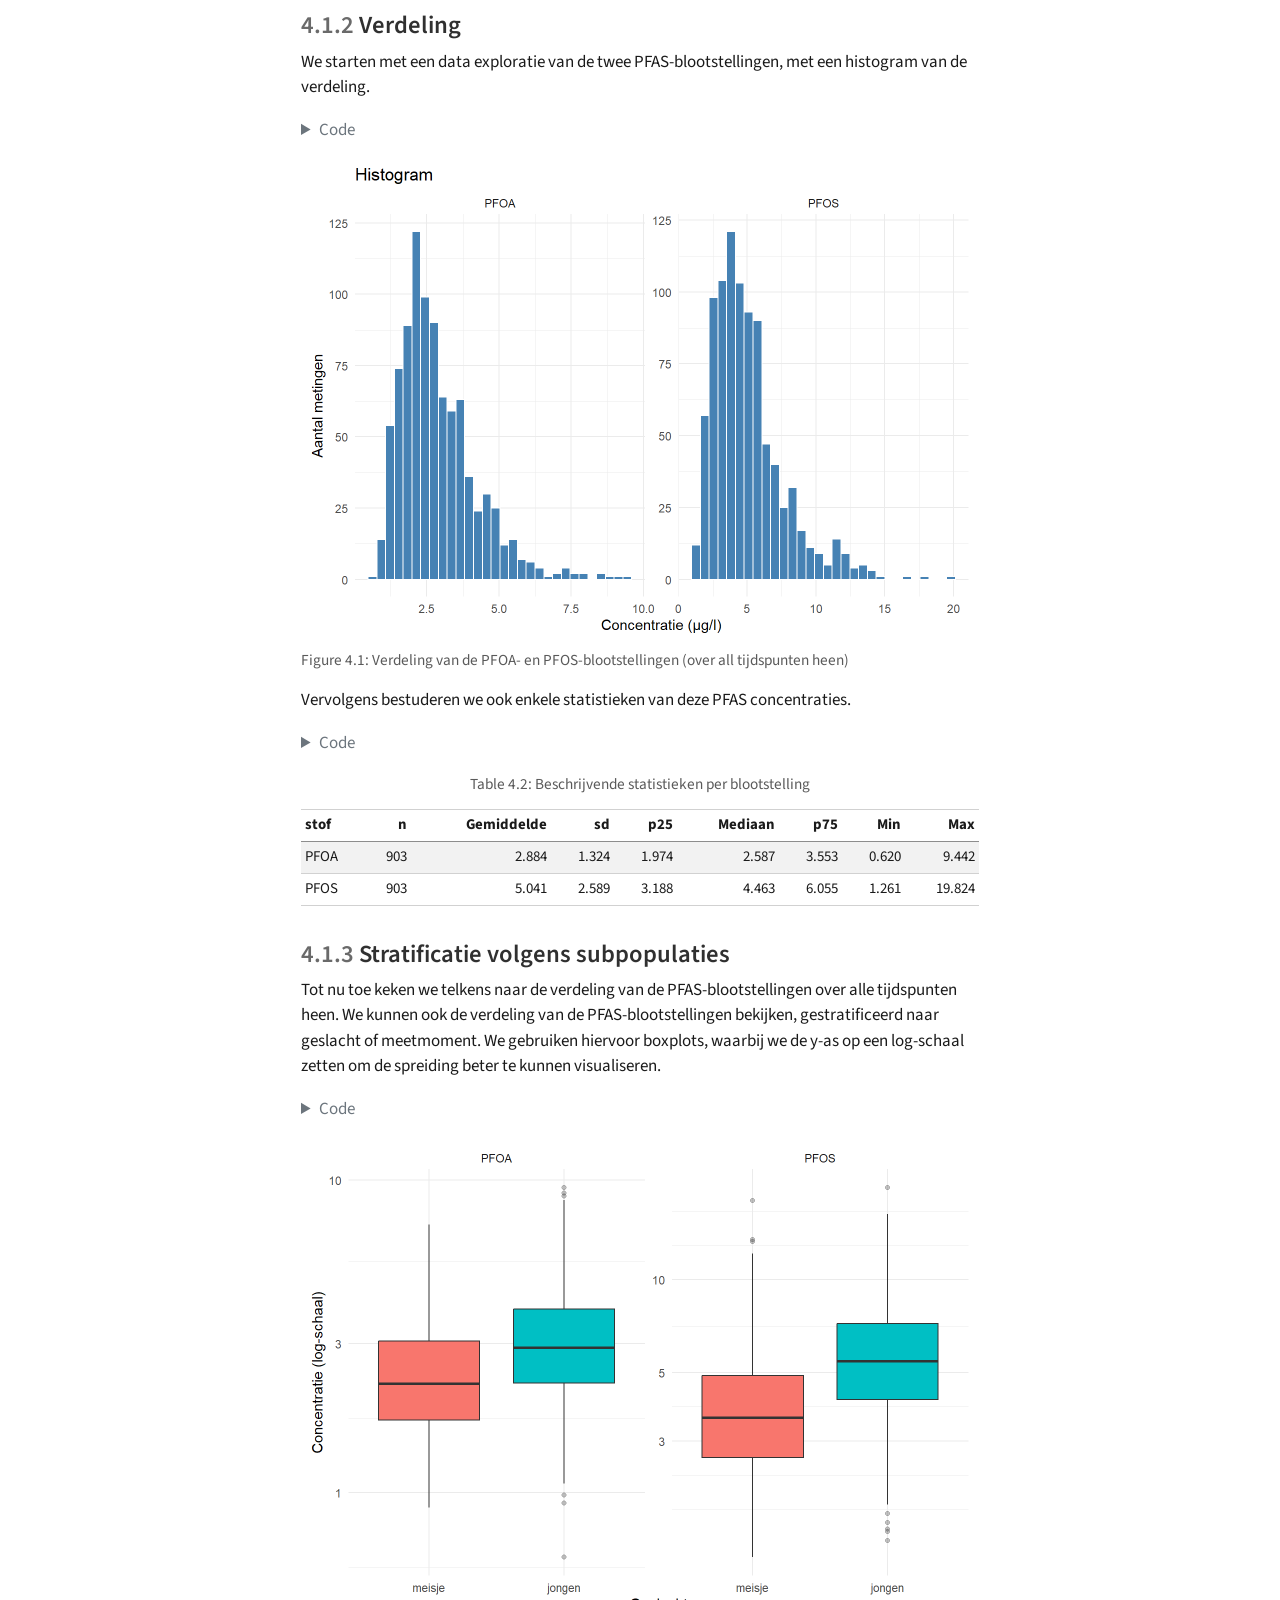
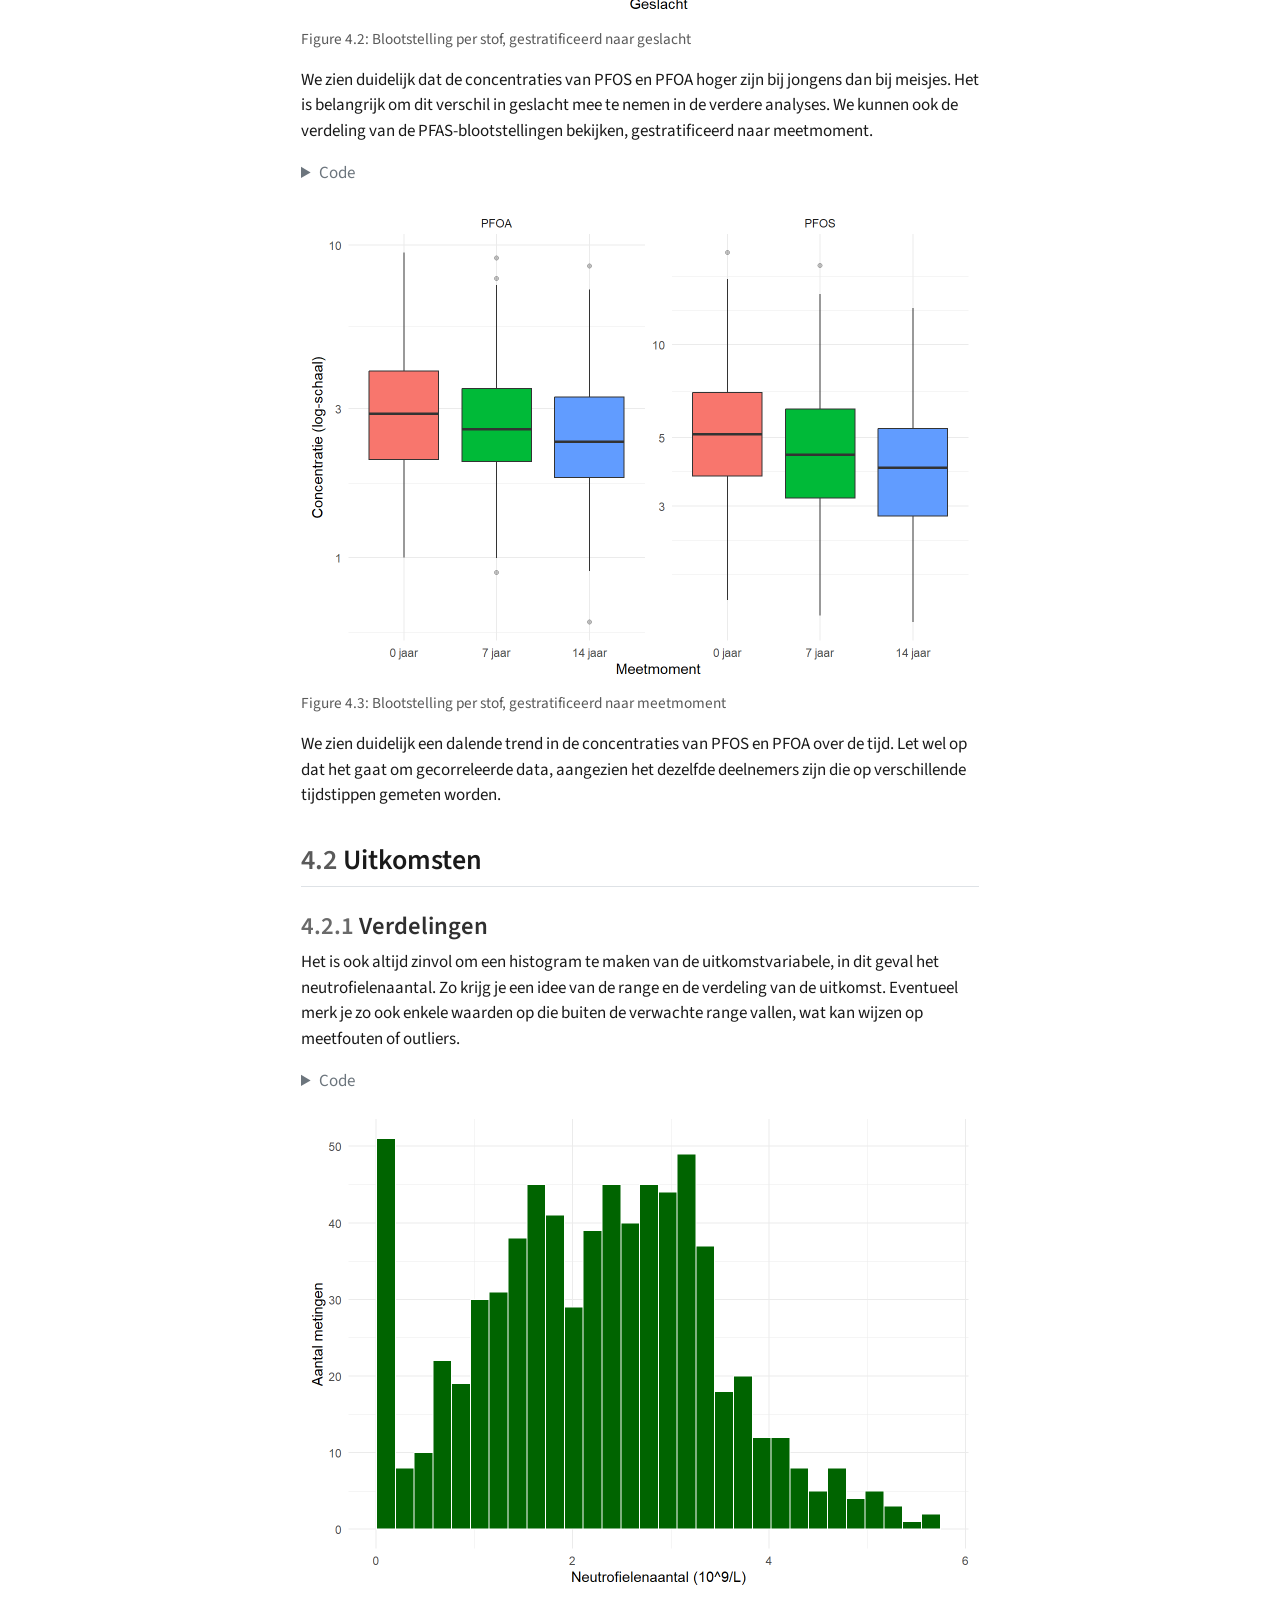
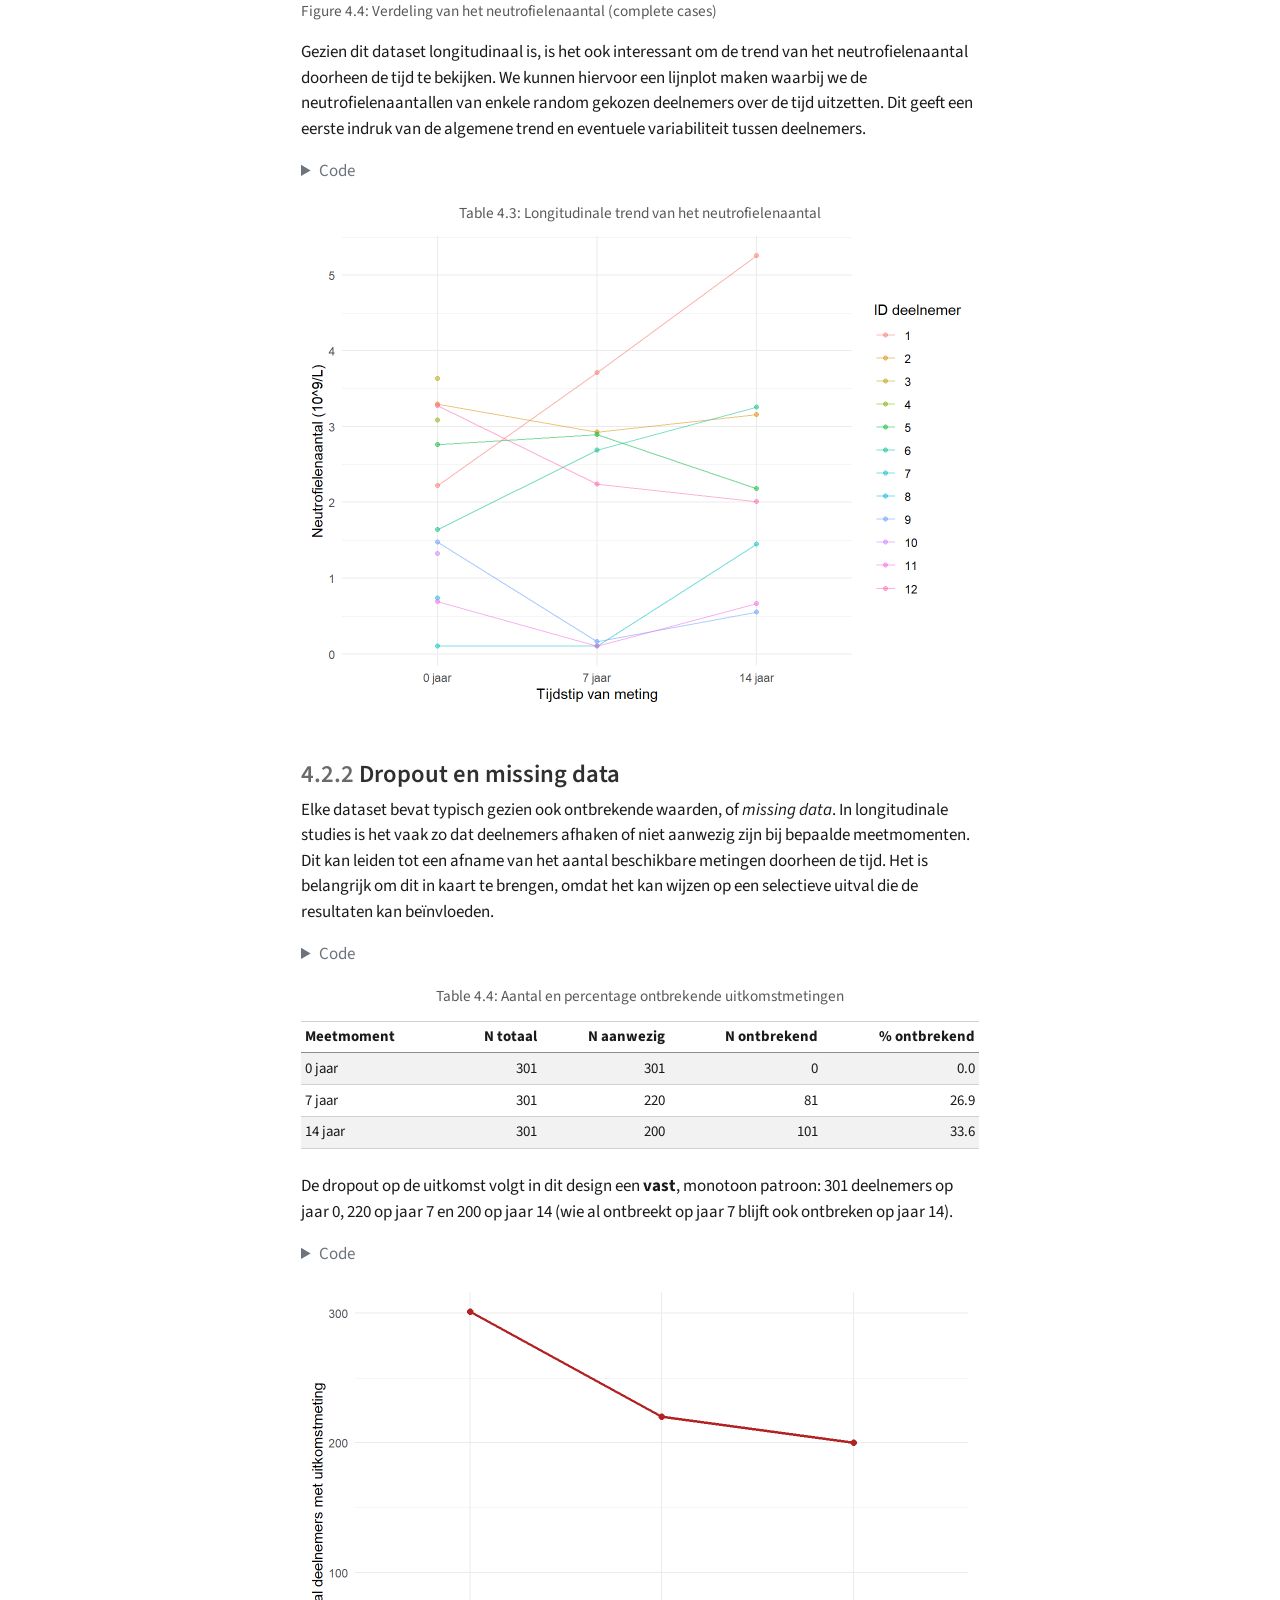
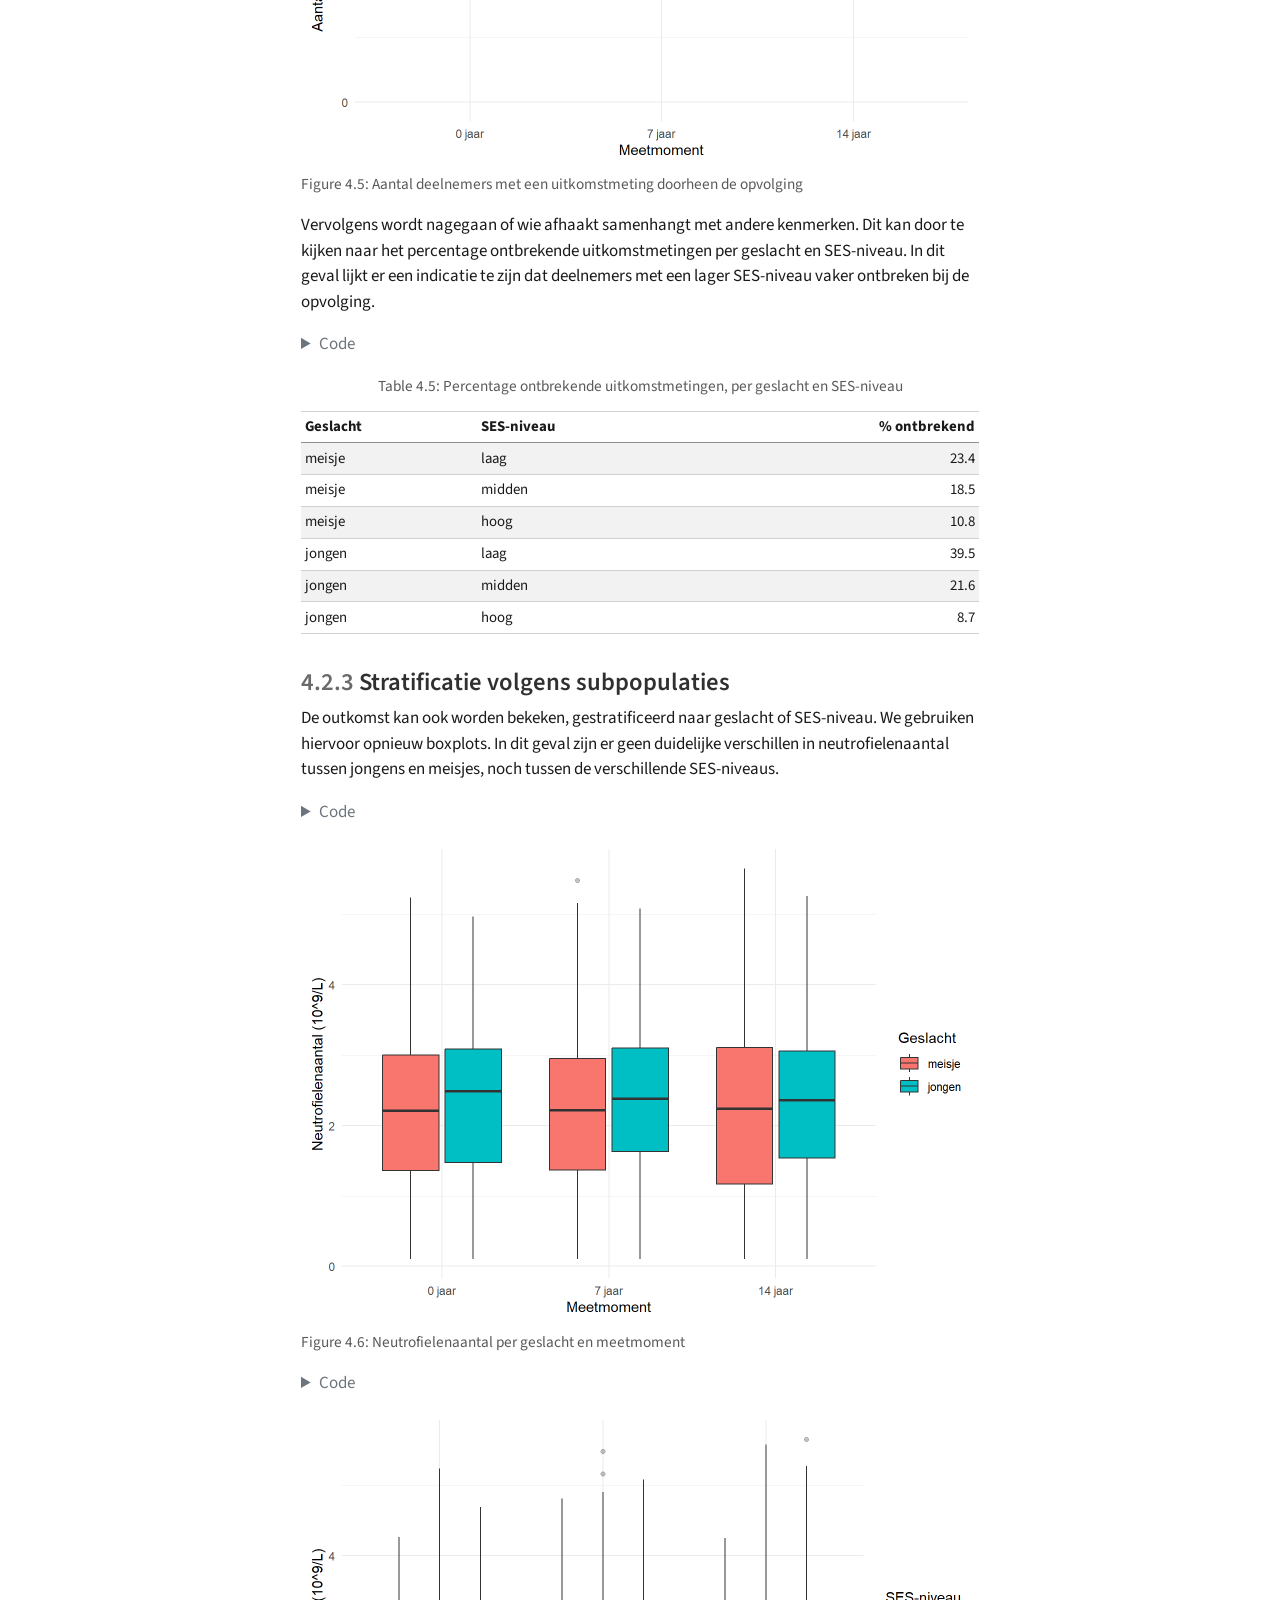
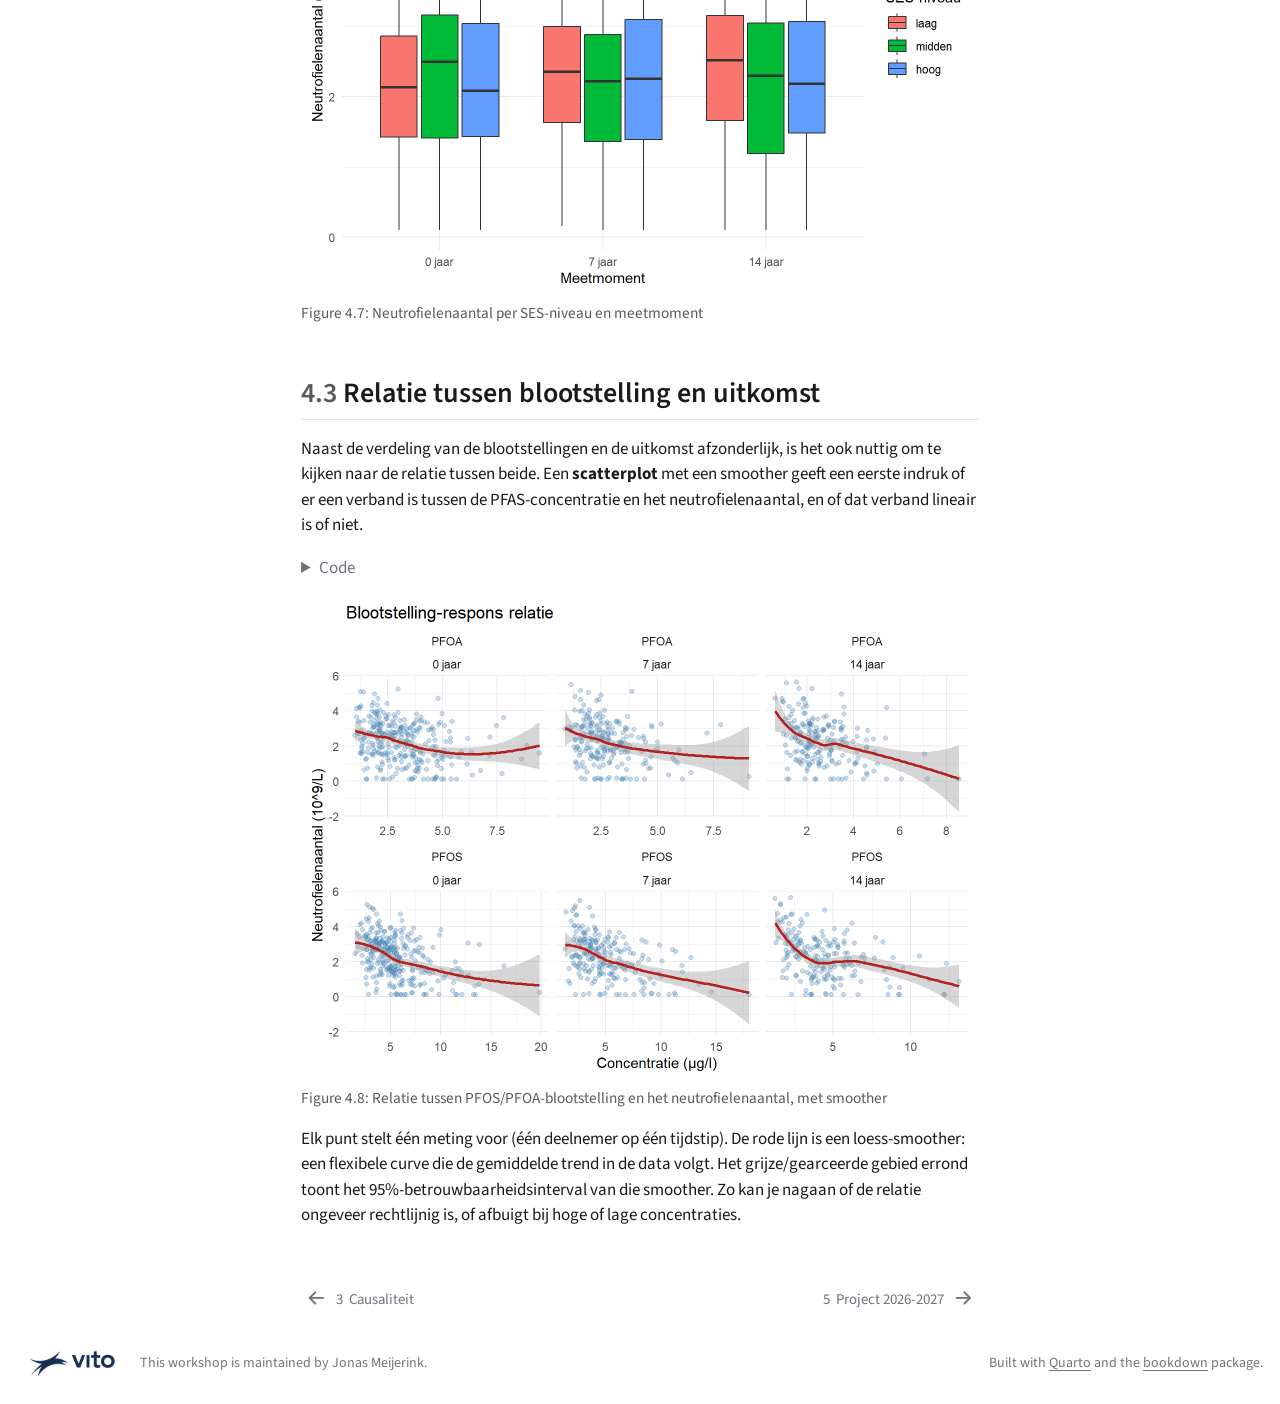
==== commit 38acfced: "Text update Project 2026-2027" ====
--- a/docs/exploration.html
+++ b/docs/exploration.html
@@ -68,7 +68,7 @@
 <script src="site_libs/quarto-search/fuse.min.js"></script>
 <script src="site_libs/quarto-search/quarto-search.js"></script>
 <meta name="quarto:offset" content="./">
-<link href="./Project 2026-2027 Thomas More.html" rel="next">
+<link href="./Project_2026-2027_Thomas_More.html" rel="next">
 <link href="./causaliteit.html" rel="prev">
 <script src="site_libs/quarto-html/quarto.js" type="module"></script>
 <script src="site_libs/quarto-html/tabsets/tabsets.js" type="module"></script>
@@ -177,8 +177,8 @@
 </li>
         <li class="sidebar-item">
   <div class="sidebar-item-container"> 
-  <a href="./Project 2026-2027 Thomas More.html" class="sidebar-item-text sidebar-link">
- <span class="menu-text"><span class="chapter-number">5</span>&nbsp; <span class="chapter-title">Project 2026-2027 Thomas More</span></span></a>
+  <a href="./Project_2026-2027_Thomas_More.html" class="sidebar-item-text sidebar-link">
+ <span class="menu-text"><span class="chapter-number">5</span>&nbsp; <span class="chapter-title">Project 2026-2027</span></span></a>
   </div>
 </li>
     </ul>
@@ -1302,8 +1302,8 @@
       </a>          
   </div>
   <div class="nav-page nav-page-next">
-      <a href="./Project 2026-2027 Thomas More.html" class="pagination-link" aria-label="Project 2026-2027 Thomas More">
-        <span class="nav-page-text"><span class="chapter-number">5</span>&nbsp; <span class="chapter-title">Project 2026-2027 Thomas More</span></span> <i class="bi bi-arrow-right-short"></i>
+      <a href="./Project_2026-2027_Thomas_More.html" class="pagination-link" aria-label="Project 2026-2027">
+        <span class="nav-page-text"><span class="chapter-number">5</span>&nbsp; <span class="chapter-title">Project 2026-2027</span></span> <i class="bi bi-arrow-right-short"></i>
       </a>
   </div>
 </nav>
